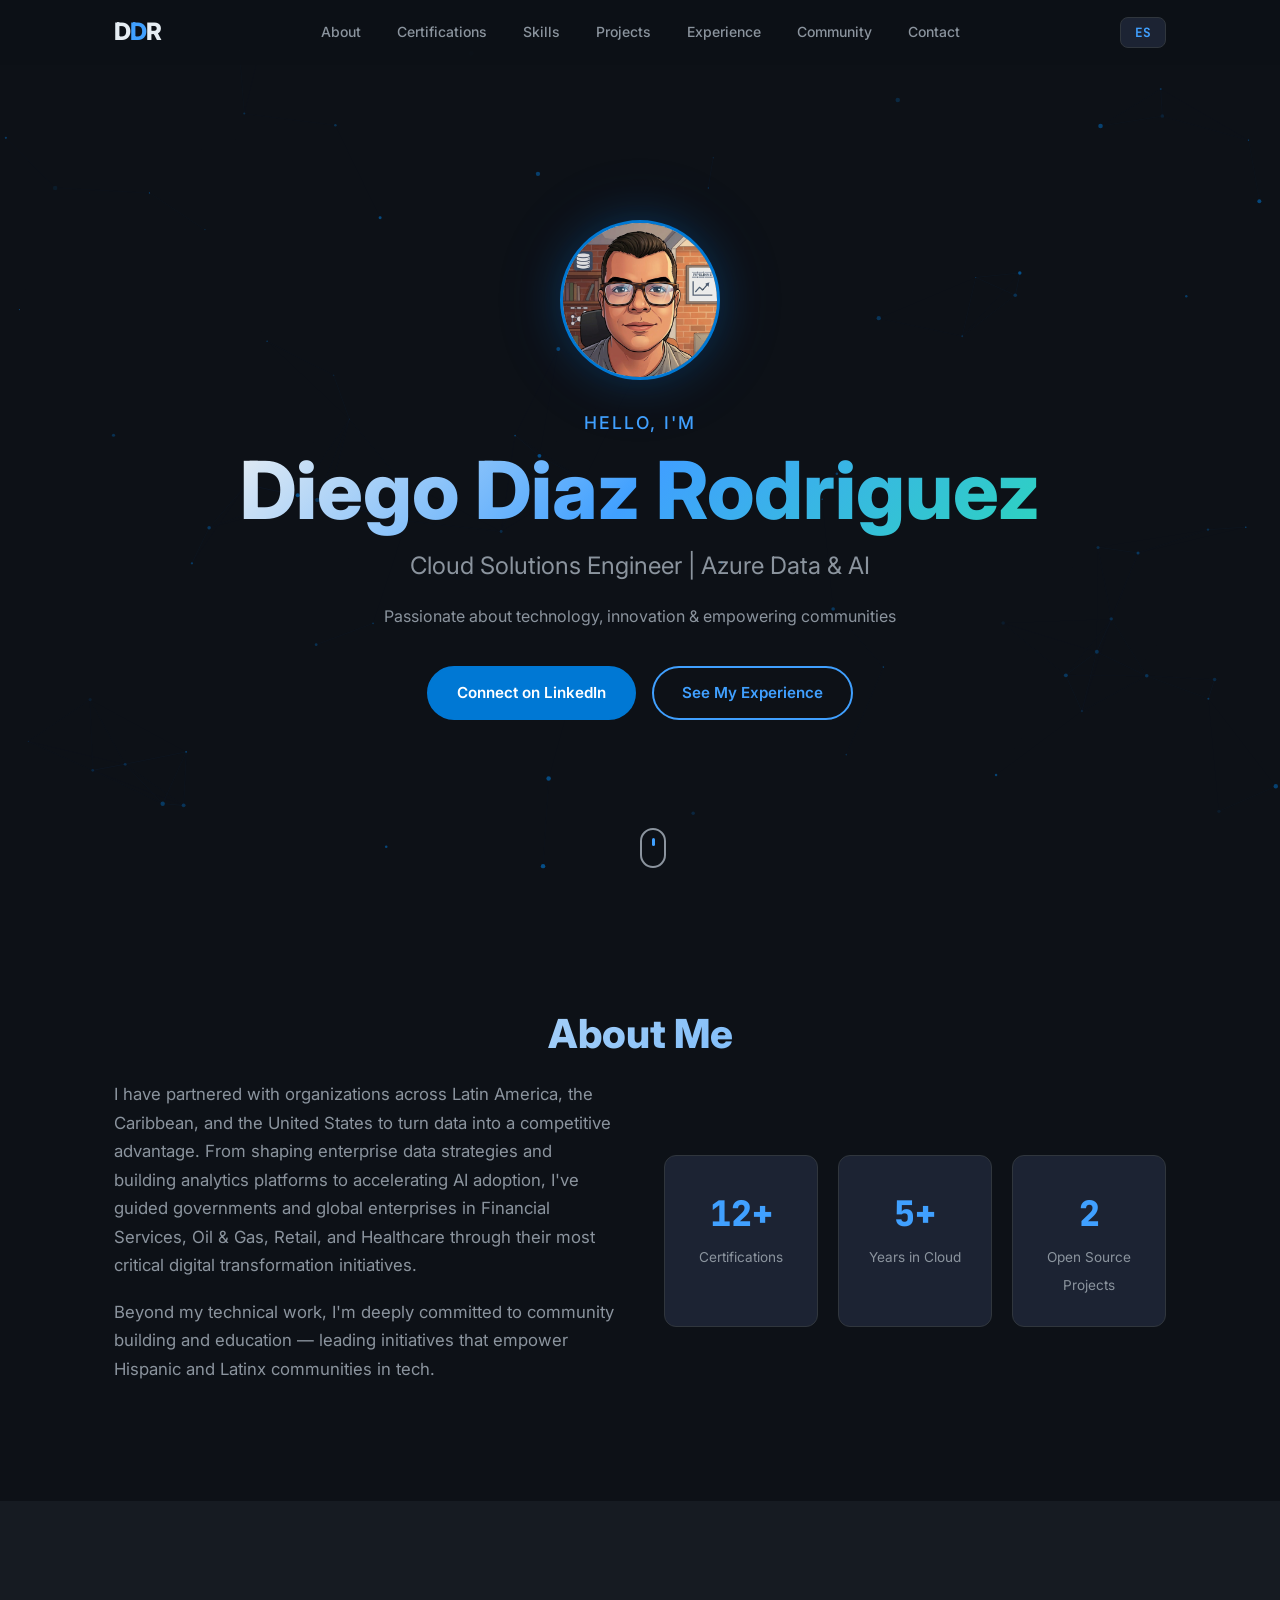
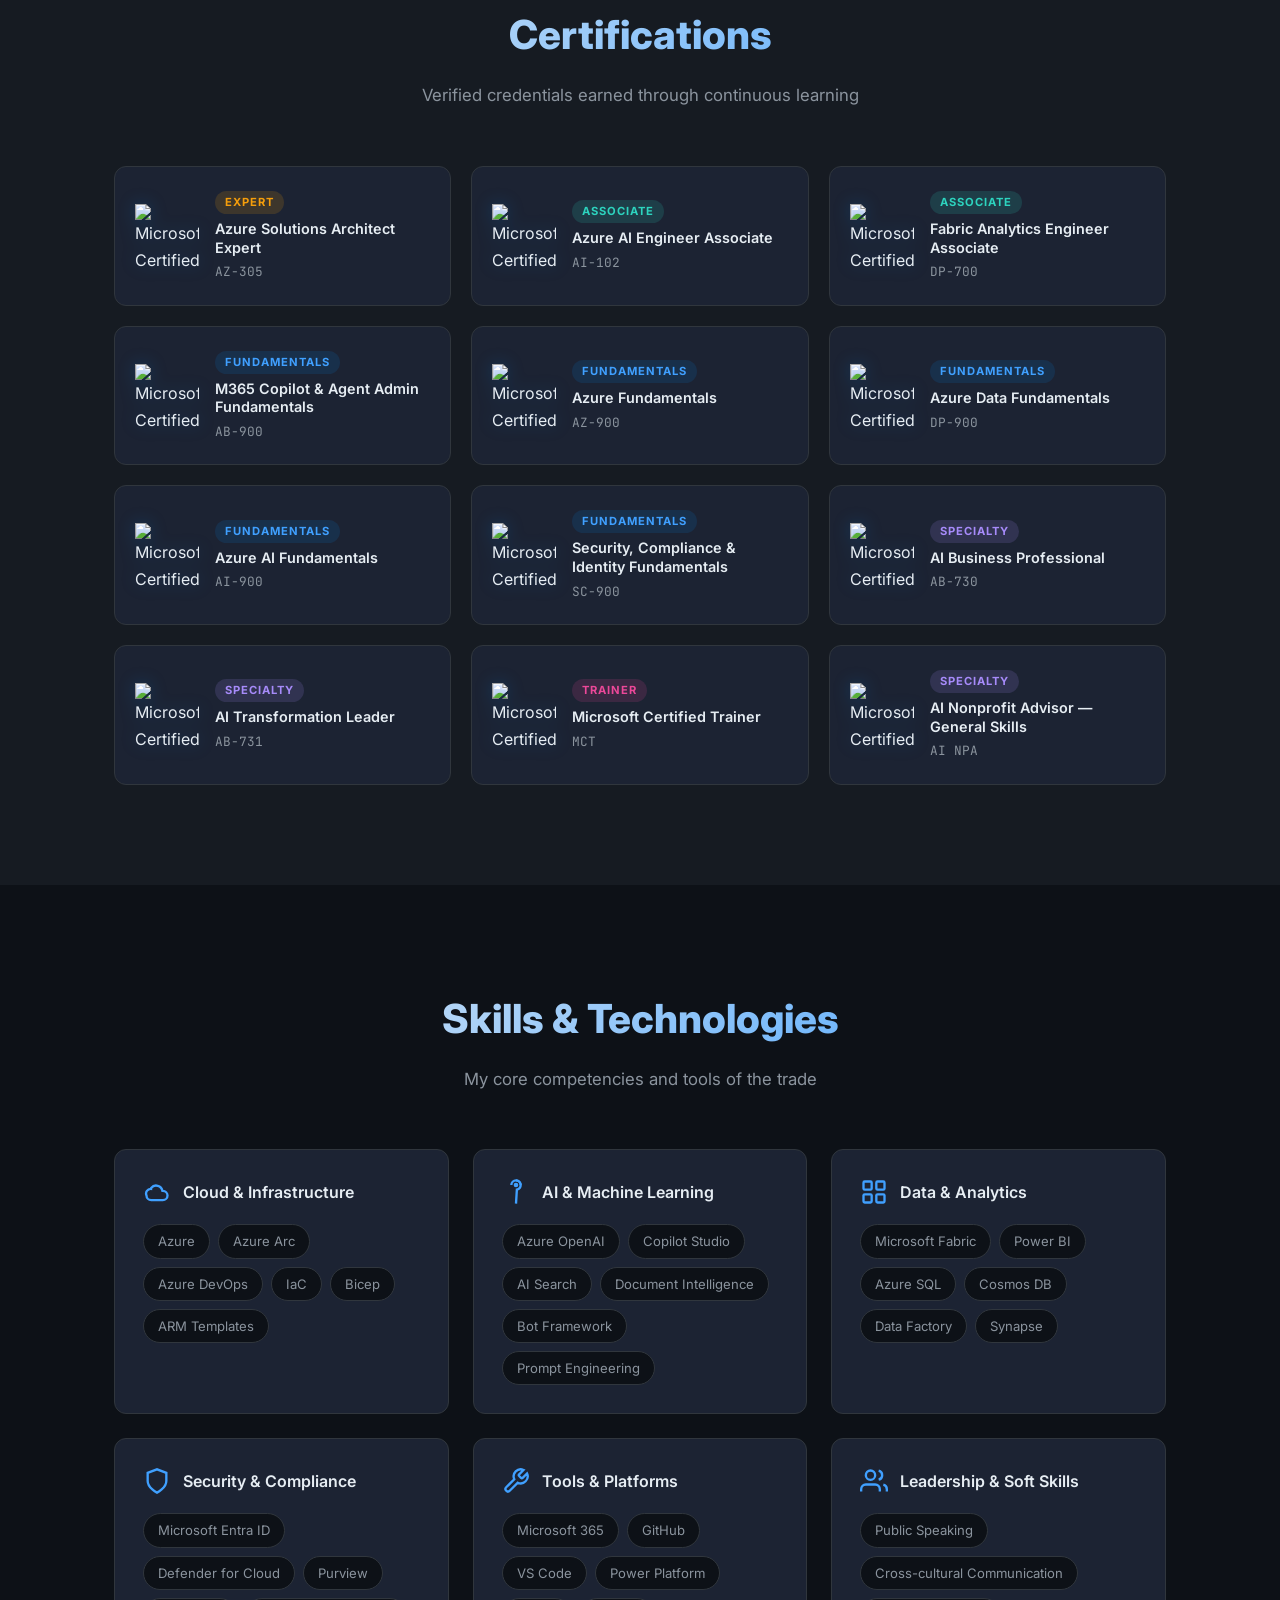
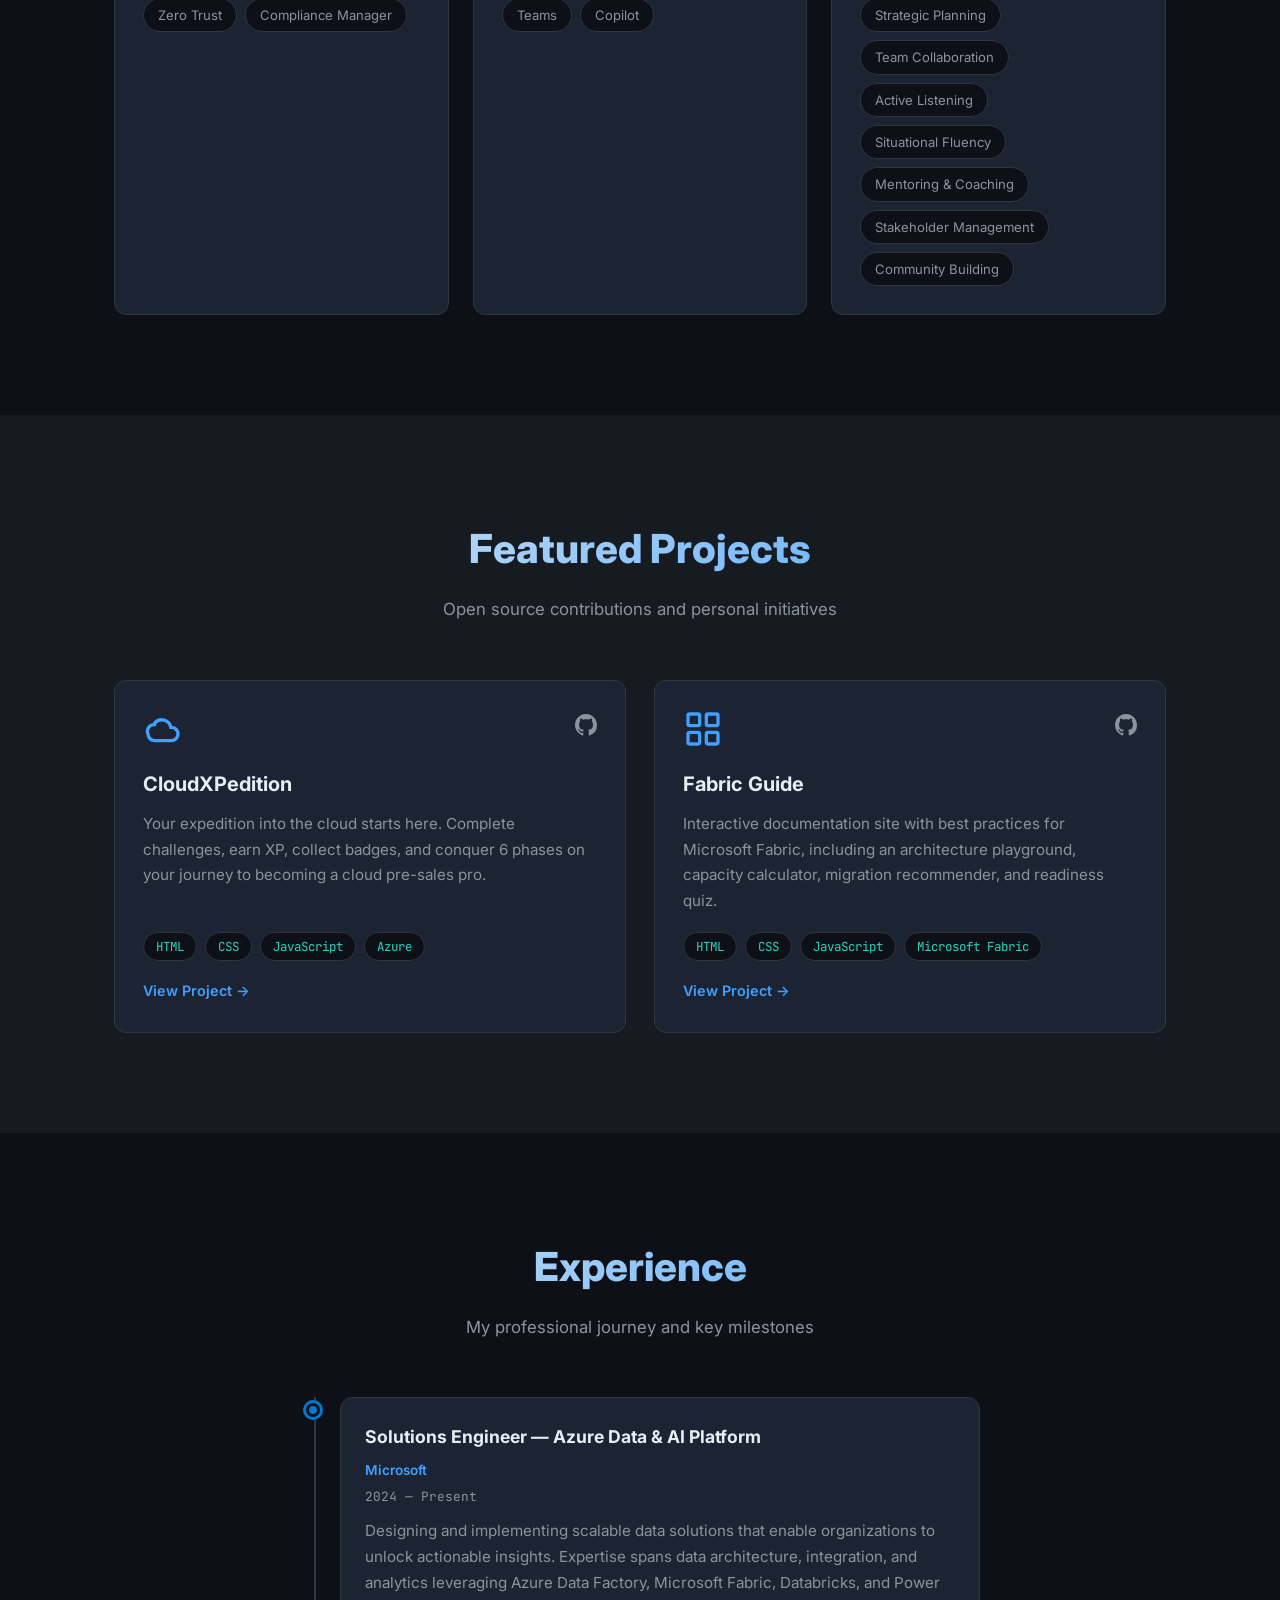
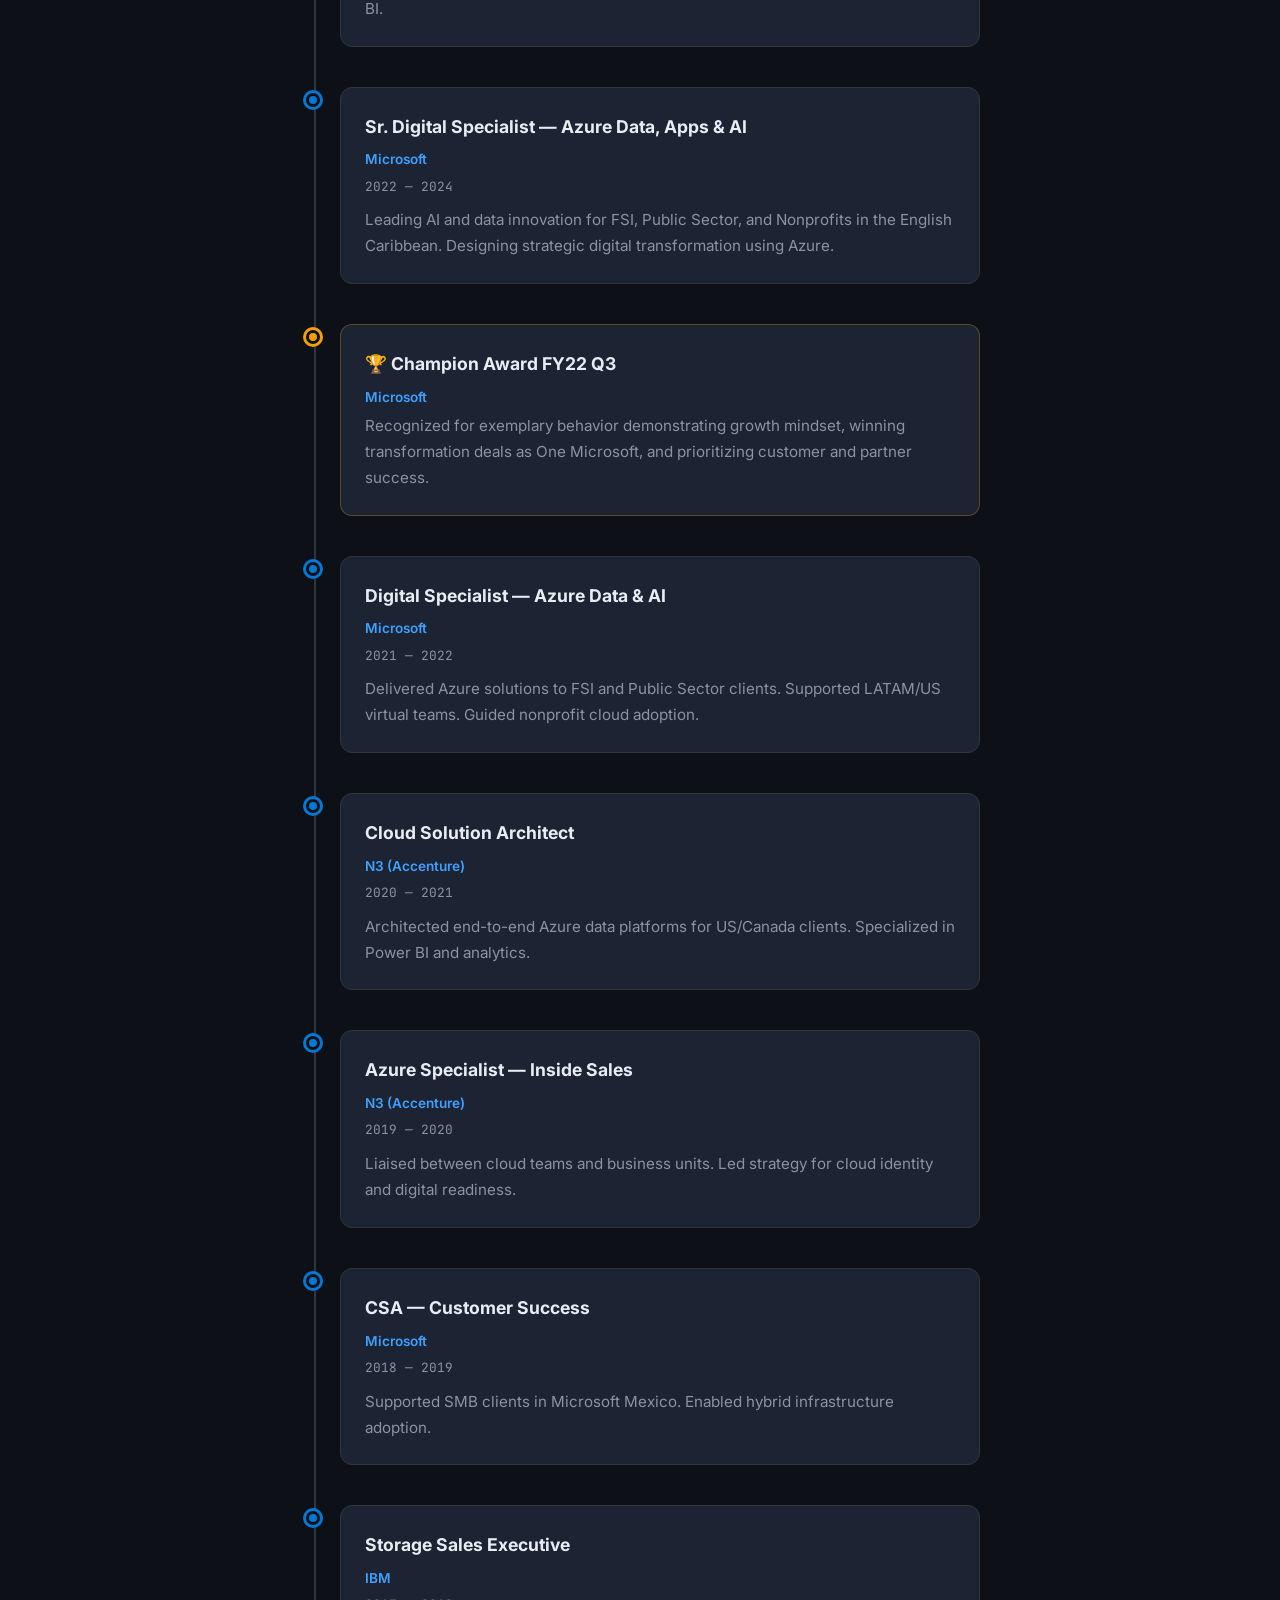
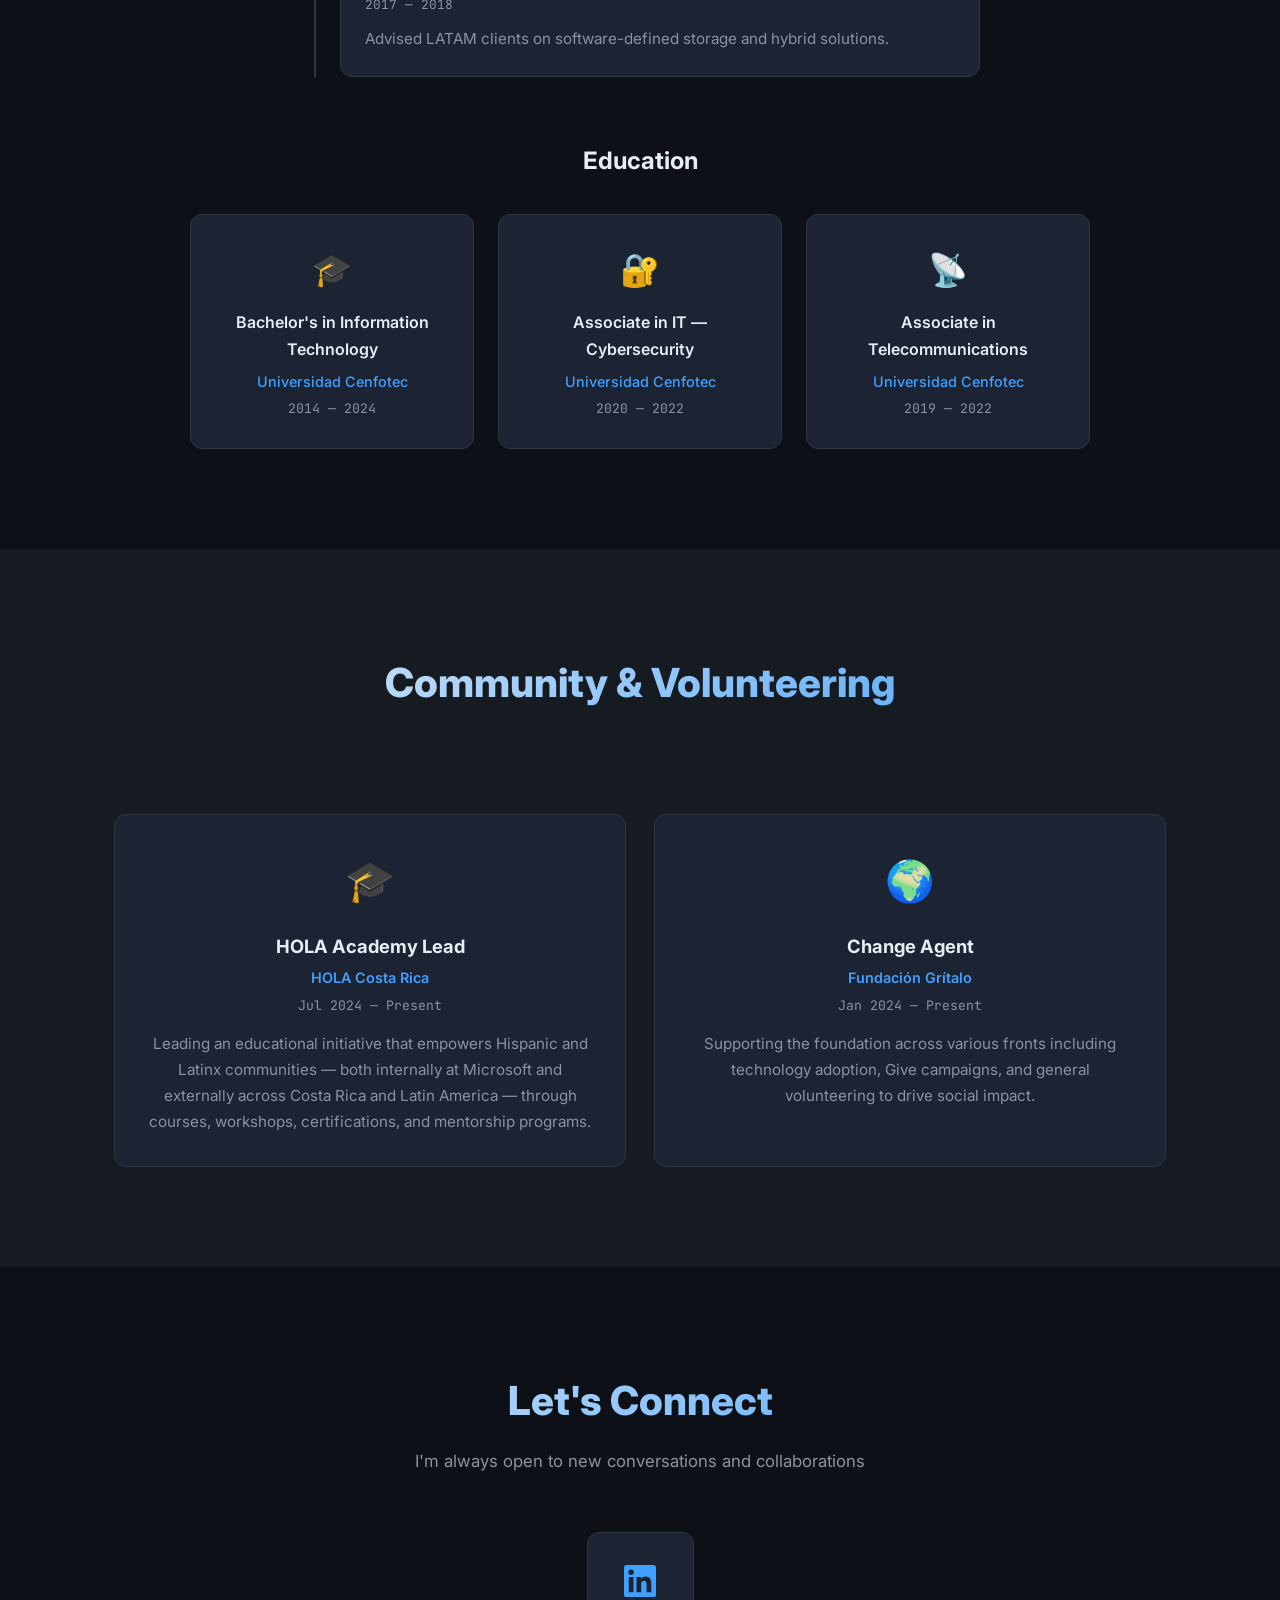
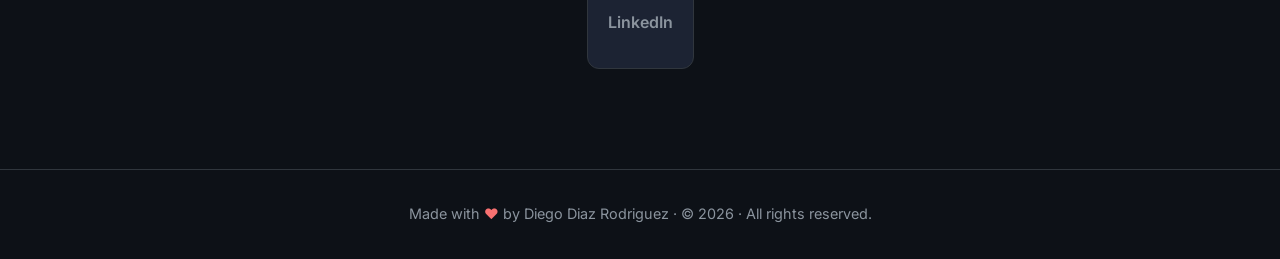
==== index.html @ 0dc686f8 "Add Leadership & Soft Skills category to Skills section New skill tags: Public Speaking, Cross-cultu" ====
<!DOCTYPE html>
<html lang="en" data-lang="en">
<head>
  <meta charset="UTF-8" />
  <meta name="viewport" content="width=device-width, initial-scale=1.0" />
  <title>Diego Diaz Rodriguez — Cloud Solutions Engineer | Azure Data & AI</title>
  <meta name="description" content="Diego Diaz Rodriguez — Cloud Solutions Engineer | Azure Data & AI at Microsoft. Cloud architecture, AI, and data solutions." />
  <meta property="og:title" content="Diego Diaz Rodriguez — Cloud Solutions Engineer | Azure Data & AI" />
  <meta property="og:description" content="Cloud architecture, AI, and data solutions specialist at Microsoft." />
  <meta property="og:type" content="website" />
  <link rel="preconnect" href="https://fonts.googleapis.com" />
  <link rel="preconnect" href="https://fonts.gstatic.com" crossorigin />
  <link href="https://fonts.googleapis.com/css2?family=Inter:wght@300;400;500;600;700;800&family=JetBrains+Mono:wght@400;500&display=swap" rel="stylesheet" />
  <link rel="stylesheet" href="css/style.css" />
  <link rel="icon" type="image/svg+xml" href="assets/favicon.svg" />
</head>
<body>

  <!-- Skip to main content (accessibility) -->
  <a href="#about" class="skip-link">Skip to content</a>

  <!-- ═══════════════ NAVIGATION ═══════════════ -->
  <nav class="navbar" id="navbar">
    <div class="nav-container">
      <a href="#hero" class="nav-logo">D<span class="accent">D</span>R</a>
      <ul class="nav-links" id="nav-links">
        <li><a href="#about" data-i18n="nav.about">About</a></li>
        <li><a href="#certs" data-i18n="nav.certs">Certifications</a></li>
        <li><a href="#skills" data-i18n="nav.skills">Skills</a></li>
        <li><a href="#projects" data-i18n="nav.projects">Projects</a></li>
        <li><a href="#experience" data-i18n="nav.experience">Experience</a></li>
        <li><a href="#community" data-i18n="nav.community">Community</a></li>
        <li><a href="#contact" data-i18n="nav.contact">Contact</a></li>
      </ul>
      <div class="nav-actions">
        <button class="lang-toggle" id="lang-toggle" aria-label="Toggle language">
          <span data-i18n="lang_toggle">ES</span>
        </button>
        <button class="nav-hamburger" id="nav-hamburger" aria-label="Toggle menu" aria-expanded="false" aria-controls="nav-links">
          <span></span><span></span><span></span>
        </button>
      </div>
    </div>
  </nav>

  <!-- ═══════════════ HERO ═══════════════ -->
  <section class="hero" id="hero">
    <canvas id="hero-canvas"></canvas>
    <div class="hero-content">
      <div class="hero-avatar">
        <img src="assets/images/Avatar.jpeg" alt="Diego Diaz Rodriguez" width="160" height="160" />
      </div>
      <p class="hero-greeting" data-i18n="hero.greeting">Hello, I'm</p>
      <h1 class="hero-name">
        <span class="hero-name-text" data-i18n="hero.name">Diego Diaz Rodriguez</span>
      </h1>
      <h2 class="hero-title" data-i18n="hero.title">Cloud Solutions Engineer | Azure Data &amp; AI</h2>
      <p class="hero-subtitle" data-i18n="hero.subtitle">Passionate about technology, innovation &amp; empowering communities</p>
      <div class="hero-cta">
        <a href="https://www.linkedin.com/in/diegodiazrodriguez/" target="_blank" rel="noopener" class="btn btn-primary" data-i18n="hero.cta_linkedin">Connect on LinkedIn</a>
        <a href="#experience" class="btn btn-outline" data-i18n="hero.cta_experience">See My Experience</a>
      </div>
    </div>
    <div class="hero-scroll-indicator">
      <div class="mouse"><div class="mouse-wheel"></div></div>
    </div>
  </section>

  <!-- ═══════════════ ABOUT ═══════════════ -->
  <section class="section" id="about">
    <div class="container">
      <h2 class="section-heading reveal" data-i18n="about.heading">About Me</h2>
      <div class="about-grid">
        <div class="about-text reveal">
          <p data-i18n="about.p1">I have partnered with organizations across Latin America, the Caribbean, and the United States to turn data into a competitive advantage. From shaping enterprise data strategies and building analytics platforms to accelerating AI adoption, I've guided governments and global enterprises in Financial Services, Oil &amp; Gas, Retail, and Healthcare through their most critical digital transformation initiatives.</p>
          <p data-i18n="about.p2">Beyond my technical work, I'm deeply committed to community building and education — leading initiatives that empower Hispanic and Latinx communities in tech.</p>
        </div>
        <div class="about-highlights reveal">
          <div class="highlight-card">
            <span class="highlight-number" data-i18n="about.highlight1_number">12+</span>
            <span class="highlight-label" data-i18n="about.highlight1_label">Certifications</span>
          </div>
          <div class="highlight-card">
            <span class="highlight-number" data-i18n="about.highlight2_number">5+</span>
            <span class="highlight-label" data-i18n="about.highlight2_label">Years in Cloud</span>
          </div>
          <div class="highlight-card">
            <span class="highlight-number" data-i18n="about.highlight3_number">2</span>
            <span class="highlight-label" data-i18n="about.highlight3_label">Open Source Projects</span>
          </div>
        </div>
      </div>
    </div>
  </section>

  <!-- ═══════════════ CERTIFICATIONS ═══════════════ -->
  <section class="section section-alt" id="certs">
    <div class="container">
      <h2 class="section-heading reveal" data-i18n="certs.heading">Certifications</h2>
      <p class="section-subtitle reveal" data-i18n="certs.subtitle">Verified credentials earned through continuous learning</p>

      <div class="certs-grid">
        <!-- Expert / Associate -->
        <div class="cert-card cert-expert reveal" data-cert="az305">
          <div class="cert-icon">
            <img src="https://learn.microsoft.com/en-us/media/learn/certification/badges/microsoft-certified-expert-badge.svg" alt="Microsoft Certified Expert Badge" />
          </div>
          <div class="cert-info">
            <span class="cert-badge cert-badge--expert">Expert</span>
            <h3 data-i18n="certs.items.az305.name">Azure Solutions Architect Expert</h3>
            <span class="cert-code">AZ-305</span>
          </div>
        </div>

        <div class="cert-card cert-associate reveal" data-cert="ai102">
          <div class="cert-icon">
            <img src="https://learn.microsoft.com/en-us/media/learn/certification/badges/microsoft-certified-associate-badge.svg" alt="Microsoft Certified Associate Badge" />
          </div>
          <div class="cert-info">
            <span class="cert-badge cert-badge--associate">Associate</span>
            <h3 data-i18n="certs.items.ai102.name">Azure AI Engineer Associate</h3>
            <span class="cert-code">AI-102</span>
          </div>
        </div>

        <div class="cert-card cert-associate reveal" data-cert="dp700">
          <div class="cert-icon">
            <img src="https://learn.microsoft.com/en-us/media/learn/certification/badges/microsoft-certified-associate-badge.svg" alt="Microsoft Certified Associate Badge" />
          </div>
          <div class="cert-info">
            <span class="cert-badge cert-badge--associate">Associate</span>
            <h3 data-i18n="certs.items.dp700.name">Fabric Analytics Engineer Associate</h3>
            <span class="cert-code">DP-700</span>
          </div>
        </div>

        <div class="cert-card cert-fundamentals reveal" data-cert="m365copilot">
          <div class="cert-icon">
            <img src="https://learn.microsoft.com/en-us/media/learn/certification/badges/microsoft-certified-fundamentals-badge.svg" alt="Microsoft Certified Fundamentals Badge" />
          </div>
          <div class="cert-info">
            <span class="cert-badge cert-badge--fundamentals">Fundamentals</span>
            <h3 data-i18n="certs.items.m365copilot.name">M365 Copilot &amp; Agent Admin Fundamentals</h3>
            <span class="cert-code">AB-900</span>
          </div>
        </div>

        <!-- Fundamentals Row -->
        <div class="cert-card cert-fundamentals reveal" data-cert="az900">
          <div class="cert-icon">
            <img src="https://learn.microsoft.com/en-us/media/learn/certification/badges/microsoft-certified-fundamentals-badge.svg" alt="Microsoft Certified Fundamentals Badge" />
          </div>
          <div class="cert-info">
            <span class="cert-badge cert-badge--fundamentals">Fundamentals</span>
            <h3 data-i18n="certs.items.az900.name">Azure Fundamentals</h3>
            <span class="cert-code">AZ-900</span>
          </div>
        </div>

        <div class="cert-card cert-fundamentals reveal" data-cert="dp900">
          <div class="cert-icon">
            <img src="https://learn.microsoft.com/en-us/media/learn/certification/badges/microsoft-certified-fundamentals-badge.svg" alt="Microsoft Certified Fundamentals Badge" />
          </div>
          <div class="cert-info">
            <span class="cert-badge cert-badge--fundamentals">Fundamentals</span>
            <h3 data-i18n="certs.items.dp900.name">Azure Data Fundamentals</h3>
            <span class="cert-code">DP-900</span>
          </div>
        </div>

        <div class="cert-card cert-fundamentals reveal" data-cert="ai900">
          <div class="cert-icon">
            <img src="https://learn.microsoft.com/en-us/media/learn/certification/badges/microsoft-certified-fundamentals-badge.svg" alt="Microsoft Certified Fundamentals Badge" />
          </div>
          <div class="cert-info">
            <span class="cert-badge cert-badge--fundamentals">Fundamentals</span>
            <h3 data-i18n="certs.items.ai900.name">Azure AI Fundamentals</h3>
            <span class="cert-code">AI-900</span>
          </div>
        </div>

        <div class="cert-card cert-fundamentals reveal" data-cert="sc900">
          <div class="cert-icon">
            <img src="https://learn.microsoft.com/en-us/media/learn/certification/badges/microsoft-certified-fundamentals-badge.svg" alt="Microsoft Certified Fundamentals Badge" />
          </div>
          <div class="cert-info">
            <span class="cert-badge cert-badge--fundamentals">Fundamentals</span>
            <h3 data-i18n="certs.items.sc900.name">Security, Compliance &amp; Identity Fundamentals</h3>
            <span class="cert-code">SC-900</span>
          </div>
        </div>

        <!-- Specialty -->
        <div class="cert-card cert-specialty reveal" data-cert="aibiz">
          <div class="cert-icon">
            <img src="https://learn.microsoft.com/en-us/media/learn/certification/badges/microsoft-certified-specialty-badge.svg" alt="Microsoft Certified Specialty Badge" />
          </div>
          <div class="cert-info">
            <span class="cert-badge cert-badge--specialty">Specialty</span>
            <h3 data-i18n="certs.items.aibiz.name">AI Business Professional</h3>
            <span class="cert-code">AB-730</span>
          </div>
        </div>

        <div class="cert-card cert-specialty reveal" data-cert="aitl">
          <div class="cert-icon">
            <img src="https://learn.microsoft.com/en-us/media/learn/certification/badges/microsoft-certified-specialty-badge.svg" alt="Microsoft Certified Specialty Badge" />
          </div>
          <div class="cert-info">
            <span class="cert-badge cert-badge--specialty">Specialty</span>
            <h3 data-i18n="certs.items.aitl.name">AI Transformation Leader</h3>
            <span class="cert-code">AB-731</span>
          </div>
        </div>

        <div class="cert-card cert-trainer reveal" data-cert="mct">
          <div class="cert-icon">
            <img src="https://learn.microsoft.com/en-us/media/learn/certification/badges/microsoft-certified-expert-badge.svg" alt="Microsoft Certified Trainer Badge" />
          </div>
          <div class="cert-info">
            <span class="cert-badge cert-badge--trainer">Trainer</span>
            <h3 data-i18n="certs.items.mct.name">Microsoft Certified Trainer</h3>
            <span class="cert-code">MCT</span>
          </div>
        </div>

        <div class="cert-card cert-specialty reveal" data-cert="ainpa">
          <div class="cert-icon">
            <img src="https://learn.microsoft.com/en-us/media/learn/certification/badges/microsoft-certified-specialty-badge.svg" alt="Microsoft Certified Specialty Badge" />
          </div>
          <div class="cert-info">
            <span class="cert-badge cert-badge--specialty">Specialty</span>
            <h3 data-i18n="certs.items.ainpa.name">AI Nonprofit Advisor — General Skills</h3>
            <span class="cert-code">AI NPA</span>
          </div>
        </div>
      </div>

      <!-- Credly verify link — uncomment when all certs are on Credly
      <div class="certs-verify reveal">
        <a href="https://www.credly.com/users/diego-diaz.ebaf73dc/badges" target="_blank" rel="noopener" class="btn btn-outline" data-i18n="certs.verify">Verify on Credly →</a>
      </div>
      -->
    </div>
  </section>

  <!-- ═══════════════ SKILLS ═══════════════ -->
  <section class="section" id="skills">
    <div class="container">
      <h2 class="section-heading reveal" data-i18n="skills.heading">Skills &amp; Technologies</h2>
      <p class="section-subtitle reveal" data-i18n="skills.subtitle">My core competencies and tools of the trade</p>

      <div class="skills-grid">
        <div class="skill-category reveal">
          <div class="skill-category-header">
            <svg class="skill-icon" viewBox="0 0 24 24" fill="none" stroke="currentColor" stroke-width="2"><path d="M3 15a4 4 0 0 0 4 4h10a4 4 0 0 0 0-8h-.35A5.5 5.5 0 0 0 7 8.5a5.5 5.5 0 0 0-.08.85A4 4 0 0 0 3 15z"/></svg>
            <h3 data-i18n="skills.categories.cloud">Cloud &amp; Infrastructure</h3>
          </div>
          <div class="skill-tags">
            <span class="skill-tag">Azure</span>
            <span class="skill-tag">Azure Arc</span>
            <span class="skill-tag">Azure DevOps</span>
            <span class="skill-tag">IaC</span>
            <span class="skill-tag">Bicep</span>
            <span class="skill-tag">ARM Templates</span>
          </div>
        </div>

        <div class="skill-category reveal">
          <div class="skill-category-header">
            <svg class="skill-icon" viewBox="0 0 24 24" fill="none" stroke="currentColor" stroke-width="2"><path d="M12 2a4 4 0 0 1 4 4c0 1.95-1.4 3.58-3.25 3.93L12 22"/><path d="M8 6a4 4 0 0 1 8 0"/><circle cx="12" cy="6" r="1"/></svg>
            <h3 data-i18n="skills.categories.ai">AI &amp; Machine Learning</h3>
          </div>
          <div class="skill-tags">
            <span class="skill-tag">Azure OpenAI</span>
            <span class="skill-tag">Copilot Studio</span>
            <span class="skill-tag">AI Search</span>
            <span class="skill-tag">Document Intelligence</span>
            <span class="skill-tag">Bot Framework</span>
            <span class="skill-tag">Prompt Engineering</span>
          </div>
        </div>

        <div class="skill-category reveal">
          <div class="skill-category-header">
            <svg class="skill-icon" viewBox="0 0 24 24" fill="none" stroke="currentColor" stroke-width="2"><rect x="3" y="3" width="7" height="7" rx="1"/><rect x="14" y="3" width="7" height="7" rx="1"/><rect x="3" y="14" width="7" height="7" rx="1"/><rect x="14" y="14" width="7" height="7" rx="1"/></svg>
            <h3 data-i18n="skills.categories.data">Data &amp; Analytics</h3>
          </div>
          <div class="skill-tags">
            <span class="skill-tag">Microsoft Fabric</span>
            <span class="skill-tag">Power BI</span>
            <span class="skill-tag">Azure SQL</span>
            <span class="skill-tag">Cosmos DB</span>
            <span class="skill-tag">Data Factory</span>
            <span class="skill-tag">Synapse</span>
          </div>
        </div>

        <div class="skill-category reveal">
          <div class="skill-category-header">
            <svg class="skill-icon" viewBox="0 0 24 24" fill="none" stroke="currentColor" stroke-width="2"><path d="M12 22s8-4 8-10V5l-8-3-8 3v7c0 6 8 10 8 10z"/></svg>
            <h3 data-i18n="skills.categories.security">Security &amp; Compliance</h3>
          </div>
          <div class="skill-tags">
            <span class="skill-tag">Microsoft Entra ID</span>
            <span class="skill-tag">Defender for Cloud</span>
            <span class="skill-tag">Purview</span>
            <span class="skill-tag">Zero Trust</span>
            <span class="skill-tag">Compliance Manager</span>
          </div>
        </div>

        <div class="skill-category reveal">
          <div class="skill-category-header">
            <svg class="skill-icon" viewBox="0 0 24 24" fill="none" stroke="currentColor" stroke-width="2"><path d="M14.7 6.3a1 1 0 0 0 0 1.4l1.6 1.6a1 1 0 0 0 1.4 0l3.77-3.77a6 6 0 0 1-7.94 7.94l-6.91 6.91a2.12 2.12 0 0 1-3-3l6.91-6.91a6 6 0 0 1 7.94-7.94l-3.76 3.76z"/></svg>
            <h3 data-i18n="skills.categories.tools">Tools &amp; Platforms</h3>
          </div>
          <div class="skill-tags">
            <span class="skill-tag">Microsoft 365</span>
            <span class="skill-tag">GitHub</span>
            <span class="skill-tag">VS Code</span>
            <span class="skill-tag">Power Platform</span>
            <span class="skill-tag">Teams</span>
            <span class="skill-tag">Copilot</span>
          </div>
        </div>
        <div class="skill-category reveal">
          <div class="skill-category-header">
            <svg class="skill-icon" viewBox="0 0 24 24" fill="none" stroke="currentColor" stroke-width="2"><path d="M17 21v-2a4 4 0 0 0-4-4H5a4 4 0 0 0-4 4v2"/><circle cx="9" cy="7" r="4"/><path d="M23 21v-2a4 4 0 0 0-3-3.87"/><path d="M16 3.13a4 4 0 0 1 0 7.75"/></svg>
            <h3 data-i18n="skills.categories.soft">Leadership &amp; Soft Skills</h3>
          </div>
          <div class="skill-tags">
            <span class="skill-tag">Public Speaking</span>
            <span class="skill-tag">Cross-cultural Communication</span>
            <span class="skill-tag">Strategic Planning</span>
            <span class="skill-tag">Team Collaboration</span>
            <span class="skill-tag">Active Listening</span>
            <span class="skill-tag">Situational Fluency</span>
            <span class="skill-tag">Mentoring &amp; Coaching</span>
            <span class="skill-tag">Stakeholder Management</span>
            <span class="skill-tag">Community Building</span>
          </div>
        </div>
      </div>
    </div>
  </section>

  <!-- ═══════════════ PROJECTS ═══════════════ -->
  <section class="section section-alt" id="projects">
    <div class="container">
      <h2 class="section-heading reveal" data-i18n="projects.heading">Featured Projects</h2>
      <p class="section-subtitle reveal" data-i18n="projects.subtitle">Open source contributions and personal initiatives</p>

      <div class="projects-grid">
        <div class="project-card reveal">
          <div class="project-header">
            <svg class="project-icon" viewBox="0 0 24 24" fill="none" stroke="currentColor" stroke-width="2"><path d="M3 15a4 4 0 0 0 4 4h10a4 4 0 0 0 0-8h-.35A5.5 5.5 0 0 0 7 8.5a5.5 5.5 0 0 0-.08.85A4 4 0 0 0 3 15z"/></svg>
            <div class="project-links">
              <a href="https://github.com/Diaz506/CloudXPedition" target="_blank" rel="noopener" aria-label="GitHub Repository">
                <svg viewBox="0 0 24 24" fill="currentColor" width="20" height="20"><path d="M12 0C5.37 0 0 5.37 0 12c0 5.31 3.435 9.795 8.205 11.385.6.105.825-.255.825-.57 0-.285-.015-1.23-.015-2.235-3.015.555-3.795-.735-4.035-1.41-.135-.345-.72-1.41-1.23-1.695-.42-.225-1.02-.78-.015-.795.945-.015 1.62.87 1.845 1.23 1.08 1.815 2.805 1.305 3.495.99.105-.78.42-1.305.765-1.605-2.67-.3-5.46-1.335-5.46-5.925 0-1.305.465-2.385 1.23-3.225-.12-.3-.54-1.53.12-3.18 0 0 1.005-.315 3.3 1.23.96-.27 1.98-.405 3-.405s2.04.135 3 .405c2.295-1.56 3.3-1.23 3.3-1.23.66 1.65.24 2.88.12 3.18.765.84 1.23 1.905 1.23 3.225 0 4.605-2.805 5.625-5.475 5.925.435.375.81 1.095.81 2.22 0 1.605-.015 2.895-.015 3.3 0 .315.225.69.825.57A12.02 12.02 0 0 0 24 12c0-6.63-5.37-12-12-12z"/></svg>
              </a>
            </div>
          </div>
          <h3 class="project-name" data-i18n="projects.project1.name">CloudXPedition</h3>
          <p class="project-desc" data-i18n="projects.project1.desc">Your expedition into the cloud starts here. Complete challenges, earn XP, collect badges, and conquer 6 phases on your journey to becoming a cloud pre-sales pro.</p>
          <div class="project-tech">
            <span>HTML</span><span>CSS</span><span>JavaScript</span><span>Azure</span>
          </div>
          <a href="https://github.com/Diaz506/CloudXPedition" target="_blank" rel="noopener" class="project-link" data-i18n="projects.view_project">View Project →</a>
        </div>

        <div class="project-card reveal">
          <div class="project-header">
            <svg class="project-icon" viewBox="0 0 24 24" fill="none" stroke="currentColor" stroke-width="2"><rect x="3" y="3" width="7" height="7" rx="1"/><rect x="14" y="3" width="7" height="7" rx="1"/><rect x="3" y="14" width="7" height="7" rx="1"/><rect x="14" y="14" width="7" height="7" rx="1"/></svg>
            <div class="project-links">
              <a href="https://github.com/Diaz506/fabric-guide" target="_blank" rel="noopener" aria-label="GitHub Repository">
                <svg viewBox="0 0 24 24" fill="currentColor" width="20" height="20"><path d="M12 0C5.37 0 0 5.37 0 12c0 5.31 3.435 9.795 8.205 11.385.6.105.825-.255.825-.57 0-.285-.015-1.23-.015-2.235-3.015.555-3.795-.735-4.035-1.41-.135-.345-.72-1.41-1.23-1.695-.42-.225-1.02-.78-.015-.795.945-.015 1.62.87 1.845 1.23 1.08 1.815 2.805 1.305 3.495.99.105-.78.42-1.305.765-1.605-2.67-.3-5.46-1.335-5.46-5.925 0-1.305.465-2.385 1.23-3.225-.12-.3-.54-1.53.12-3.18 0 0 1.005-.315 3.3 1.23.96-.27 1.98-.405 3-.405s2.04.135 3 .405c2.295-1.56 3.3-1.23 3.3-1.23.66 1.65.24 2.88.12 3.18.765.84 1.23 1.905 1.23 3.225 0 4.605-2.805 5.625-5.475 5.925.435.375.81 1.095.81 2.22 0 1.605-.015 2.895-.015 3.3 0 .315.225.69.825.57A12.02 12.02 0 0 0 24 12c0-6.63-5.37-12-12-12z"/></svg>
              </a>
            </div>
          </div>
          <h3 class="project-name" data-i18n="projects.project2.name">Fabric Guide</h3>
          <p class="project-desc" data-i18n="projects.project2.desc">Interactive documentation site with best practices for Microsoft Fabric, including an architecture playground, capacity calculator, migration recommender, and readiness quiz.</p>
          <div class="project-tech">
            <span>HTML</span><span>CSS</span><span>JavaScript</span><span>Microsoft Fabric</span>
          </div>
          <a href="https://github.com/Diaz506/fabric-guide" target="_blank" rel="noopener" class="project-link" data-i18n="projects.view_project">View Project →</a>
        </div>
      </div>
    </div>
  </section>

  <!-- ═══════════════ EXPERIENCE ═══════════════ -->
  <section class="section" id="experience">
    <div class="container">
      <h2 class="section-heading reveal" data-i18n="experience.heading">Experience</h2>
      <p class="section-subtitle reveal" data-i18n="experience.subtitle">My professional journey and key milestones</p>

      <div class="timeline">
        <div class="timeline-item reveal">
          <div class="timeline-dot"></div>
          <div class="timeline-content">
            <h3 data-i18n="experience.role1_title">Solutions Engineer — Azure Data & AI Platform</h3>
            <span class="timeline-company" data-i18n="experience.role1_company">Microsoft</span>
            <span class="timeline-period" data-i18n="experience.role1_year">2024 — Present</span>
            <p data-i18n="experience.role1_desc">Designing and implementing scalable data solutions that enable organizations to unlock actionable insights. Expertise spans data architecture, integration, and analytics leveraging Azure Data Factory, Microsoft Fabric, Databricks, and Power BI.</p>
          </div>
        </div>

        <div class="timeline-item reveal">
          <div class="timeline-dot"></div>
          <div class="timeline-content">
            <h3 data-i18n="experience.role2_title">Sr. Digital Specialist — Azure Data, Apps & AI</h3>
            <span class="timeline-company" data-i18n="experience.role2_company">Microsoft</span>
            <span class="timeline-period" data-i18n="experience.role2_year">2022 — 2024</span>
            <p data-i18n="experience.role2_desc">Leading AI and data innovation for FSI, Public Sector, and Nonprofits in the English Caribbean. Designing strategic digital transformation using Azure.</p>
          </div>
        </div>

        <div class="timeline-item timeline-award reveal">
          <div class="timeline-dot timeline-dot--award"></div>
          <div class="timeline-content timeline-content--award">
            <h3 data-i18n="experience.award_title">🏆 Champion Award FY22 Q3</h3>
            <span class="timeline-company">Microsoft</span>
            <p data-i18n="experience.award_desc">Recognized for exemplary behavior demonstrating growth mindset, winning transformation deals as One Microsoft, and prioritizing customer and partner success.</p>
          </div>
        </div>

        <div class="timeline-item reveal">
          <div class="timeline-dot"></div>
          <div class="timeline-content">
            <h3 data-i18n="experience.role3_title">Digital Specialist — Azure Data & AI</h3>
            <span class="timeline-company" data-i18n="experience.role3_company">Microsoft</span>
            <span class="timeline-period" data-i18n="experience.role3_year">2021 — 2022</span>
            <p data-i18n="experience.role3_desc">Delivered Azure solutions to FSI and Public Sector clients. Supported LATAM/US virtual teams. Guided nonprofit cloud adoption.</p>
          </div>
        </div>

        <div class="timeline-item reveal">
          <div class="timeline-dot"></div>
          <div class="timeline-content">
            <h3 data-i18n="experience.role4_title">Cloud Solution Architect</h3>
            <span class="timeline-company" data-i18n="experience.role4_company">N3 (Accenture)</span>
            <span class="timeline-period" data-i18n="experience.role4_year">2020 — 2021</span>
            <p data-i18n="experience.role4_desc">Architected end-to-end Azure data platforms for US/Canada clients. Specialized in Power BI and analytics.</p>
          </div>
        </div>

        <div class="timeline-item reveal">
          <div class="timeline-dot"></div>
          <div class="timeline-content">
            <h3 data-i18n="experience.role5_title">Azure Specialist — Inside Sales</h3>
            <span class="timeline-company" data-i18n="experience.role5_company">N3 (Accenture)</span>
            <span class="timeline-period" data-i18n="experience.role5_year">2019 — 2020</span>
            <p data-i18n="experience.role5_desc">Liaised between cloud teams and business units. Led strategy for cloud identity and digital readiness.</p>
          </div>
        </div>

        <div class="timeline-item reveal">
          <div class="timeline-dot"></div>
          <div class="timeline-content">
            <h3 data-i18n="experience.role6_title">CSA — Customer Success</h3>
            <span class="timeline-company" data-i18n="experience.role6_company">Microsoft</span>
            <span class="timeline-period" data-i18n="experience.role6_year">2018 — 2019</span>
            <p data-i18n="experience.role6_desc">Supported SMB clients in Microsoft Mexico. Enabled hybrid infrastructure adoption.</p>
          </div>
        </div>

        <div class="timeline-item reveal">
          <div class="timeline-dot"></div>
          <div class="timeline-content">
            <h3 data-i18n="experience.role7_title">Storage Sales Executive</h3>
            <span class="timeline-company" data-i18n="experience.role7_company">IBM</span>
            <span class="timeline-period" data-i18n="experience.role7_year">2017 — 2018</span>
            <p data-i18n="experience.role7_desc">Advised LATAM clients on software-defined storage and hybrid solutions.</p>
          </div>
        </div>
      </div>

      <!-- Education -->
      <h3 class="section-subheading reveal" data-i18n="experience.edu_heading">Education</h3>
      <div class="education-grid">
        <div class="edu-card reveal">
          <div class="edu-icon">🎓</div>
          <h4 data-i18n="experience.edu1_title">Bachelor's in Information Technology</h4>
          <span class="edu-school" data-i18n="experience.edu1_school">Universidad Cenfotec</span>
          <span class="edu-period" data-i18n="experience.edu1_period">2014 — 2024</span>
        </div>
        <div class="edu-card reveal">
          <div class="edu-icon">🔐</div>
          <h4 data-i18n="experience.edu2_title">Associate in IT — Cybersecurity</h4>
          <span class="edu-school" data-i18n="experience.edu2_school">Universidad Cenfotec</span>
          <span class="edu-period" data-i18n="experience.edu2_period">2020 — 2022</span>
        </div>
        <div class="edu-card reveal">
          <div class="edu-icon">📡</div>
          <h4 data-i18n="experience.edu3_title">Associate in Telecommunications</h4>
          <span class="edu-school" data-i18n="experience.edu3_school">Universidad Cenfotec</span>
          <span class="edu-period" data-i18n="experience.edu3_period">2019 — 2022</span>
        </div>
      </div>
    </div>
  </section>

  <!-- ═══════════════ COMMUNITY ═══════════════ -->
  <section class="section section-alt" id="community">
    <div class="container">
      <h2 class="section-heading reveal" data-i18n="community.heading">Community &amp; Volunteering</h2>
      <p class="section-subtitle reveal" data-i18n="community.subtitle">Giving back and empowering others through technology</p>

      <div class="community-grid">
        <div class="community-card reveal">
          <div class="community-icon">🎓</div>
          <h3 data-i18n="community.role1_title">HOLA Academy Lead</h3>
          <span class="community-org" data-i18n="community.role1_org">HOLA Costa Rica</span>
          <span class="community-period" data-i18n="community.role1_period">Jul 2024 — Present</span>
          <p data-i18n="community.role1_desc">Leading an educational initiative that empowers Hispanic and Latinx communities — both internally at Microsoft and externally across Costa Rica and Latin America — through courses, workshops, certifications, and mentorship programs.</p>
        </div>

        <div class="community-card reveal">
          <div class="community-icon">🌍</div>
          <h3 data-i18n="community.role2_title">Change Agent</h3>
          <span class="community-org" data-i18n="community.role2_org">Fundación Grítalo</span>
          <span class="community-period" data-i18n="community.role2_period">Jan 2024 — Present</span>
          <p data-i18n="community.role2_desc">Supporting the foundation across various fronts including technology adoption, Give campaigns, and general volunteering to drive social impact.</p>
        </div>
      </div>
    </div>
  </section>

  <!-- ═══════════════ CONTACT ═══════════════ -->
  <section class="section" id="contact">
    <div class="container">
      <h2 class="section-heading reveal" data-i18n="contact.heading">Let's Connect</h2>
      <p class="section-subtitle reveal" data-i18n="contact.subtitle">I'm always open to new conversations and collaborations</p>

      <div class="contact-links reveal">
        <a href="https://www.linkedin.com/in/diegodiazrodriguez/" target="_blank" rel="noopener" class="contact-card">
          <svg viewBox="0 0 24 24" fill="currentColor"><path d="M20.447 20.452h-3.554v-5.569c0-1.328-.027-3.037-1.852-3.037-1.853 0-2.136 1.445-2.136 2.939v5.667H9.351V9h3.414v1.561h.046c.477-.9 1.637-1.85 3.37-1.85 3.601 0 4.267 2.37 4.267 5.455v6.286zM5.337 7.433a2.062 2.062 0 0 1-2.063-2.065 2.064 2.064 0 1 1 2.063 2.065zm1.782 13.019H3.555V9h3.564v11.452zM22.225 0H1.771C.792 0 0 .774 0 1.729v20.542C0 23.227.792 24 1.771 24h20.451C23.2 24 24 23.227 24 22.271V1.729C24 .774 23.2 0 22.222 0h.003z"/></svg>
          <span data-i18n="contact.cta_linkedin">LinkedIn</span>
        </a>
        <!-- Uncomment to add more links later:
        <a href="https://github.com/Diaz506" target="_blank" rel="noopener" class="contact-card">
          <svg viewBox="0 0 24 24" fill="currentColor"><path d="M12 0C5.37 0 0 5.37 0 12c0 5.31 3.435 9.795 8.205 11.385.6.105.825-.255.825-.57 0-.285-.015-1.23-.015-2.235-3.015.555-3.795-.735-4.035-1.41-.135-.345-.72-1.41-1.23-1.695-.42-.225-1.02-.78-.015-.795.945-.015 1.62.87 1.845 1.23 1.08 1.815 2.805 1.305 3.495.99.105-.78.42-1.305.765-1.605-2.67-.3-5.46-1.335-5.46-5.925 0-1.305.465-2.385 1.23-3.225-.12-.3-.54-1.53.12-3.18 0 0 1.005-.315 3.3 1.23.96-.27 1.98-.405 3-.405s2.04.135 3 .405c2.295-1.56 3.3-1.23 3.3-1.23.66 1.65.24 2.88.12 3.18.765.84 1.23 1.905 1.23 3.225 0 4.605-2.805 5.625-5.475 5.925.435.375.81 1.095.81 2.22 0 1.605-.015 2.895-.015 3.3 0 .315.225.69.825.57A12.02 12.02 0 0 0 24 12c0-6.63-5.37-12-12-12z"/></svg>
          <span data-i18n="contact.cta_github">GitHub</span>
        </a>
        <a href="https://www.credly.com/users/diego-diaz.ebaf73dc/badges" target="_blank" rel="noopener" class="contact-card">
          <svg viewBox="0 0 24 24" fill="currentColor"><path d="M12 2L2 7l10 5 10-5-10-5zM2 17l10 5 10-5M2 12l10 5 10-5"/></svg>
          <span data-i18n="contact.cta_credly">Credly</span>
        </a>
        <a href="mailto:your-email@example.com" class="contact-card">
          <svg viewBox="0 0 24 24" fill="none" stroke="currentColor" stroke-width="2"><rect x="2" y="4" width="20" height="16" rx="2"/><path d="M22 4L12 13 2 4"/></svg>
          <span data-i18n="contact.cta_email">Send me an email</span>
        </a>
        -->
      </div>
    </div>
  </section>

  <!-- ═══════════════ FOOTER ═══════════════ -->
  <footer class="footer">
    <div class="container">
      <p>
        <span data-i18n="footer.made_with">Made with</span> <span class="heart">♥</span> <span data-i18n="footer.by">by Diego Diaz Rodriguez</span>
        &middot; &copy; 2026 &middot;
        <span data-i18n="footer.rights">All rights reserved.</span>
      </p>
    </div>
  </footer>

  <script src="js/i18n.js"></script>
  <script src="js/main.js"></script>
</body>
</html>
---- css/style.css ----
/* ═══════════════════════════════════════════
   Diego Díaz — Personal Page Styles
   Dark theme · Azure accent · Responsive
   ═══════════════════════════════════════════ */

/* ── CSS Custom Properties ── */
:root {
  --bg:          #0d1117;
  --bg-alt:      #161b22;
  --surface:     #1c2333;
  --surface-hover:#242d3d;
  --border:      #30363d;
  --text:        #e6edf3;
  --text-muted:  #8b949e;
  --accent:      #0078d4;
  --accent-light:#40a0ff;
  --accent-glow: rgba(0, 120, 212, 0.25);
  --teal:        #2dd4bf;
  --purple:      #a78bfa;
  --orange:      #f59e0b;
  --pink:        #ec4899;
  --green:       #34d399;
  --red:         #f87171;
  --font:        'Inter', -apple-system, BlinkMacSystemFont, sans-serif;
  --mono:        'JetBrains Mono', monospace;
  --radius:      12px;
  --radius-sm:   8px;
  --transition:  0.3s cubic-bezier(0.4, 0, 0.2, 1);
  --max-width:   1100px;
}

/* ── Reset ── */
*, *::before, *::after { box-sizing: border-box; margin: 0; padding: 0; }
html { scroll-behavior: smooth; scroll-padding-top: 80px; }
body {
  font-family: var(--font);
  background: var(--bg);
  color: var(--text);
  line-height: 1.7;
  -webkit-font-smoothing: antialiased;
  overflow-x: hidden;
}
a { color: var(--accent-light); text-decoration: none; transition: color var(--transition); }
a:hover { color: var(--teal); }
a:focus-visible, button:focus-visible { outline: 2px solid var(--accent-light); outline-offset: 2px; border-radius: 4px; }
img { max-width: 100%; display: block; }
ul { list-style: none; }

/* ── Utility ── */
.container { max-width: var(--max-width); margin: 0 auto; padding: 0 24px; }
.accent { color: var(--accent-light); }

/* Skip link (accessibility) */
.skip-link {
  position: absolute; top: -100%; left: 16px;
  background: var(--accent); color: #fff;
  padding: 8px 16px; border-radius: 0 0 8px 8px;
  font-weight: 600; z-index: 2000;
  transition: top 0.2s;
}
.skip-link:focus { top: 0; }

.heart { color: var(--red); animation: heartbeat 1.5s ease-in-out infinite; }
@keyframes heartbeat {
  0%, 100% { transform: scale(1); }
  50% { transform: scale(1.15); }
}

/* ── Buttons ── */
.btn {
  display: inline-flex; align-items: center; gap: 8px;
  padding: 12px 28px; border-radius: 50px;
  font-weight: 600; font-size: 0.95rem;
  transition: all var(--transition); cursor: pointer; border: 2px solid transparent;
}
.btn-primary {
  background: var(--accent); color: #fff; border-color: var(--accent);
}
.btn-primary:hover {
  background: var(--accent-light); border-color: var(--accent-light); color: #fff;
  box-shadow: 0 0 24px var(--accent-glow);
}
.btn-outline {
  background: transparent; color: var(--accent-light); border-color: var(--accent-light);
}
.btn-outline:hover {
  background: var(--accent); color: #fff; border-color: var(--accent);
}

/* ═══════════════ NAVBAR ═══════════════ */
.navbar {
  position: fixed; top: 0; left: 0; right: 0; z-index: 1000;
  background: rgba(13, 17, 23, 0.85);
  backdrop-filter: blur(12px); -webkit-backdrop-filter: blur(12px);
  border-bottom: 1px solid transparent;
  transition: border-color var(--transition), background var(--transition);
}
.navbar.scrolled { border-bottom-color: var(--border); }
.nav-container {
  max-width: var(--max-width); margin: 0 auto; padding: 0 24px;
  display: flex; align-items: center; justify-content: space-between; height: 64px;
}
.nav-logo {
  font-size: 1.5rem; font-weight: 800; color: var(--text); letter-spacing: -1px;
}
.nav-logo:hover { color: var(--text); }
.nav-links { display: flex; gap: 8px; }
.nav-links a {
  padding: 6px 14px; border-radius: 8px;
  font-size: 0.875rem; font-weight: 500; color: var(--text-muted);
  transition: all var(--transition);
}
.nav-links a:hover, .nav-links a.active { color: var(--text); background: var(--surface); }
.nav-actions { display: flex; align-items: center; gap: 12px; }
.lang-toggle {
  background: var(--surface); color: var(--accent-light);
  border: 1px solid var(--border); border-radius: 8px;
  padding: 6px 14px; font-size: 0.8rem; font-weight: 700;
  font-family: var(--mono); cursor: pointer; transition: all var(--transition);
}
.lang-toggle:hover { background: var(--accent); color: #fff; border-color: var(--accent); }

/* Hamburger */
.nav-hamburger {
  display: none; background: none; border: none; cursor: pointer;
  width: 28px; height: 20px; position: relative; flex-direction: column; justify-content: space-between;
}
.nav-hamburger span {
  display: block; width: 100%; height: 2px; background: var(--text);
  border-radius: 2px; transition: all var(--transition);
}
.nav-hamburger.open span:nth-child(1) { transform: rotate(45deg) translate(6px, 6px); }
.nav-hamburger.open span:nth-child(2) { opacity: 0; }
.nav-hamburger.open span:nth-child(3) { transform: rotate(-45deg) translate(6px, -6px); }

/* ═══════════════ HERO ═══════════════ */
.hero {
  position: relative; min-height: 100vh;
  display: flex; flex-direction: column; align-items: center; justify-content: center;
  text-align: center; padding: 120px 24px 80px; overflow: hidden;
}
#hero-canvas {
  position: absolute; top: 0; left: 0; width: 100%; height: 100%;
  pointer-events: none; z-index: 0;
}
.hero-content { position: relative; z-index: 1; }
.hero-avatar {
  margin: 0 auto 28px;
  width: 160px; height: 160px; border-radius: 50%;
  border: 3px solid var(--accent);
  box-shadow: 0 0 40px var(--accent-glow), 0 0 80px rgba(0, 120, 212, 0.1);
  overflow: hidden; animation: float 6s ease-in-out infinite;
}
.hero-avatar img { width: 100%; height: 100%; object-fit: cover; }
@keyframes float {
  0%, 100% { transform: translateY(0); }
  50% { transform: translateY(-10px); }
}
.hero-greeting {
  font-size: 1.1rem; color: var(--accent-light); font-weight: 500;
  letter-spacing: 2px; text-transform: uppercase; margin-bottom: 8px;
  opacity: 0; animation: fadeUp 0.8s 0.2s forwards;
}
.hero-name {
  font-size: clamp(2.5rem, 7vw, 5rem); font-weight: 800;
  line-height: 1.1; margin-bottom: 12px;
  opacity: 0; animation: fadeUp 0.8s 0.4s forwards;
}
.hero-name-text {
  background: linear-gradient(135deg, var(--text) 0%, var(--accent-light) 50%, var(--teal) 100%);
  -webkit-background-clip: text; background-clip: text; -webkit-text-fill-color: transparent;
}
.hero-title {
  font-size: clamp(1.1rem, 3vw, 1.5rem); font-weight: 400;
  color: var(--text-muted); margin-bottom: 16px;
  opacity: 0; animation: fadeUp 0.8s 0.6s forwards;
}
.hero-subtitle {
  font-size: 1rem; color: var(--text-muted); max-width: 540px; margin: 0 auto 36px;
  opacity: 0; animation: fadeUp 0.8s 0.8s forwards;
}
.hero-cta {
  display: flex; gap: 16px; justify-content: center; flex-wrap: wrap;
  opacity: 0; animation: fadeUp 0.8s 1s forwards;
}
@keyframes fadeUp {
  from { opacity: 0; transform: translateY(24px); }
  to   { opacity: 1; transform: translateY(0); }
}

/* Scroll indicator */
.hero-scroll-indicator {
  position: absolute; bottom: 32px; left: 50%; transform: translateX(-50%);
  opacity: 0; animation: fadeUp 0.8s 1.4s forwards;
}
.mouse {
  width: 26px; height: 40px; border: 2px solid var(--text-muted);
  border-radius: 14px; display: flex; justify-content: center; padding-top: 8px;
}
.mouse-wheel {
  width: 3px; height: 8px; background: var(--accent-light); border-radius: 3px;
  animation: scroll-wheel 2s infinite;
}
@keyframes scroll-wheel {
  0%   { opacity: 1; transform: translateY(0); }
  100% { opacity: 0; transform: translateY(12px); }
}

/* ═══════════════ SECTIONS ═══════════════ */
.section { padding: 100px 0; }
.section-alt { background: var(--bg-alt); }
.section-heading {
  font-size: clamp(1.8rem, 4vw, 2.5rem); font-weight: 800;
  text-align: center; margin-bottom: 12px;
  background: linear-gradient(135deg, var(--text), var(--accent-light));
  -webkit-background-clip: text; background-clip: text; -webkit-text-fill-color: transparent;
}
.section-subtitle {
  text-align: center; color: var(--text-muted); font-size: 1.05rem;
  max-width: 560px; margin: 0 auto 56px;
}

/* ── Reveal animation ── */
.reveal {
  opacity: 0; transform: translateY(32px);
  transition: opacity 0.7s var(--transition), transform 0.7s var(--transition);
}
.reveal.visible { opacity: 1; transform: translateY(0); }

/* ═══════════════ ABOUT ═══════════════ */
.about-grid {
  display: grid; grid-template-columns: 1fr 1fr; gap: 48px; align-items: center;
}
.about-text p { color: var(--text-muted); margin-bottom: 18px; font-size: 1.05rem; }
.about-highlights { display: flex; gap: 20px; flex-wrap: wrap; }
.highlight-card {
  flex: 1; min-width: 120px; text-align: center;
  background: var(--surface); border: 1px solid var(--border);
  border-radius: var(--radius); padding: 28px 16px;
  transition: all var(--transition);
}
.highlight-card:hover {
  border-color: var(--accent); transform: translateY(-4px);
  box-shadow: 0 8px 32px var(--accent-glow);
}
.highlight-number {
  display: block; font-size: 2.2rem; font-weight: 800;
  color: var(--accent-light); font-family: var(--mono);
}
.highlight-label { font-size: 0.85rem; color: var(--text-muted); }

/* ═══════════════ CERTIFICATIONS ═══════════════ */
.certs-grid {
  display: grid; grid-template-columns: repeat(auto-fill, minmax(260px, 1fr));
  gap: 20px;
}
.cert-card {
  display: flex; align-items: center; gap: 16px;
  background: var(--surface); border: 1px solid var(--border);
  border-radius: var(--radius); padding: 20px;
  transition: all var(--transition); cursor: default;
}
.cert-card:hover {
  transform: translateY(-4px); border-color: var(--accent);
  box-shadow: 0 8px 32px var(--accent-glow);
}
.cert-icon { flex-shrink: 0; width: 64px; height: 64px; }
.cert-icon img {
  width: 100%; height: 100%; object-fit: contain;
  filter: drop-shadow(0 0 8px var(--accent-glow));
  transition: transform var(--transition);
}
.cert-card:hover .cert-icon img { transform: scale(1.1); }

/* Cert level accent colors on hover */
.cert-expert:hover { border-color: var(--orange); box-shadow: 0 8px 32px rgba(245,158,11,0.2); }
.cert-associate:hover { border-color: var(--teal); box-shadow: 0 8px 32px rgba(45,212,191,0.2); }
.cert-fundamentals:hover { border-color: var(--accent-light); box-shadow: 0 8px 32px var(--accent-glow); }
.cert-specialty:hover { border-color: var(--purple); box-shadow: 0 8px 32px rgba(167,139,250,0.2); }
.cert-trainer:hover { border-color: var(--pink); box-shadow: 0 8px 32px rgba(236,72,153,0.2); }
.cert-iso:hover { border-color: var(--green); box-shadow: 0 8px 32px rgba(52,211,153,0.2); }
.cert-svg-iso { color: var(--green); }
.cert-info { flex: 1; min-width: 0; }
.cert-badge {
  display: inline-block; font-size: 0.7rem; font-weight: 700;
  text-transform: uppercase; letter-spacing: 1px;
  padding: 2px 10px; border-radius: 20px; margin-bottom: 6px;
}
.cert-badge--expert      { background: rgba(245,158,11,0.15); color: var(--orange); }
.cert-badge--associate   { background: rgba(45,212,191,0.15); color: var(--teal); }
.cert-badge--fundamentals{ background: rgba(0,120,212,0.15);  color: var(--accent-light); }
.cert-badge--specialty   { background: rgba(167,139,250,0.15); color: var(--purple); }
.cert-badge--trainer     { background: rgba(236,72,153,0.15); color: var(--pink); }
.cert-badge--iso         { background: rgba(52,211,153,0.15); color: var(--green); }

.cert-info h3 { font-size: 0.9rem; font-weight: 600; line-height: 1.3; }
.cert-code { font-size: 0.8rem; color: var(--text-muted); font-family: var(--mono); }
.certs-verify { text-align: center; margin-top: 40px; }

/* ═══════════════ SKILLS ═══════════════ */
.skills-grid {
  display: grid; grid-template-columns: repeat(auto-fill, minmax(300px, 1fr));
  gap: 24px;
}
.skill-category {
  background: var(--surface); border: 1px solid var(--border);
  border-radius: var(--radius); padding: 28px;
  transition: all var(--transition);
}
.skill-category:hover {
  border-color: var(--accent); box-shadow: 0 4px 24px var(--accent-glow);
}
.skill-category-header {
  display: flex; align-items: center; gap: 12px; margin-bottom: 18px;
}
.skill-icon { width: 28px; height: 28px; color: var(--accent-light); flex-shrink: 0; }
.skill-category h3 { font-size: 1rem; font-weight: 600; }
.skill-tags { display: flex; flex-wrap: wrap; gap: 8px; }
.skill-tag {
  background: var(--bg); border: 1px solid var(--border);
  padding: 5px 14px; border-radius: 20px;
  font-size: 0.82rem; color: var(--text-muted);
  transition: all var(--transition);
}
.skill-tag:hover { border-color: var(--accent-light); color: var(--accent-light); }

/* ═══════════════ PROJECTS ═══════════════ */
.projects-grid {
  display: grid; grid-template-columns: repeat(auto-fill, minmax(340px, 1fr));
  gap: 28px;
}
.project-card {
  background: var(--surface); border: 1px solid var(--border);
  border-radius: var(--radius); padding: 28px;
  display: flex; flex-direction: column;
  transition: all var(--transition);
}
.project-card:hover {
  border-color: var(--accent); transform: translateY(-4px);
  box-shadow: 0 12px 40px var(--accent-glow);
}
.project-header { display: flex; justify-content: space-between; align-items: center; margin-bottom: 18px; }
.project-icon { width: 40px; height: 40px; color: var(--accent-light); }
.project-links a { color: var(--text-muted); transition: color var(--transition); }
.project-links a:hover { color: var(--accent-light); }
.project-links svg { width: 22px; height: 22px; }
.project-name { font-size: 1.25rem; font-weight: 700; margin-bottom: 10px; }
.project-desc { color: var(--text-muted); font-size: 0.95rem; flex: 1; margin-bottom: 18px; }
.project-tech { display: flex; flex-wrap: wrap; gap: 8px; margin-bottom: 18px; }
.project-tech span {
  background: var(--bg); border: 1px solid var(--border);
  padding: 3px 12px; border-radius: 20px;
  font-size: 0.78rem; color: var(--teal); font-family: var(--mono);
}
.project-link { font-weight: 600; font-size: 0.9rem; color: var(--accent-light); }
.project-link:hover { color: var(--teal); }

/* ═══════════════ EXPERIENCE TIMELINE ═══════════════ */
.timeline { position: relative; max-width: 680px; margin: 0 auto; padding-left: 40px; }
.timeline::before {
  content: ''; position: absolute; left: 14px; top: 0; bottom: 0;
  width: 2px; background: var(--border);
}
.timeline-item { position: relative; margin-bottom: 40px; }
.timeline-dot {
  position: absolute; left: -34px; top: 6px;
  width: 14px; height: 14px; border-radius: 50%;
  background: var(--accent); border: 3px solid var(--bg);
  box-shadow: 0 0 0 3px var(--accent);
}
.timeline-dot--award { background: var(--orange); box-shadow: 0 0 0 3px var(--orange); }
.timeline-content {
  background: var(--surface); border: 1px solid var(--border);
  border-radius: var(--radius); padding: 24px;
  transition: all var(--transition);
}
.timeline-content:hover { border-color: var(--accent); }
.timeline-content--award { border-color: rgba(245,158,11,0.3); }
.timeline-content--award:hover { border-color: var(--orange); box-shadow: 0 4px 24px rgba(245,158,11,0.15); }
.timeline-content h3 { font-size: 1.1rem; margin-bottom: 4px; }
.timeline-company {
  display: inline-block; font-size: 0.85rem; color: var(--accent-light);
  font-weight: 600; margin-bottom: 4px;
}
.timeline-period {
  display: block; font-size: 0.8rem; color: var(--text-muted);
  font-family: var(--mono); margin-bottom: 10px;
}
.timeline-content p { color: var(--text-muted); font-size: 0.95rem; }

/* Section sub-heading (e.g. Education) */
.section-subheading {
  font-size: 1.5rem; font-weight: 700; text-align: center;
  margin: 64px 0 32px; color: var(--text);
}

/* Education cards */
.education-grid {
  display: grid; grid-template-columns: repeat(auto-fill, minmax(280px, 1fr));
  gap: 24px; max-width: 900px; margin: 0 auto;
}
.edu-card {
  background: var(--surface); border: 1px solid var(--border);
  border-radius: var(--radius); padding: 28px; text-align: center;
  transition: all var(--transition);
}
.edu-card:hover {
  border-color: var(--accent); transform: translateY(-4px);
  box-shadow: 0 8px 32px var(--accent-glow);
}
.edu-icon { font-size: 2rem; margin-bottom: 12px; }
.edu-card h4 { font-size: 1rem; font-weight: 600; margin-bottom: 6px; }
.edu-school { display: block; color: var(--accent-light); font-weight: 500; font-size: 0.9rem; margin-bottom: 4px; }
.edu-period { display: block; color: var(--text-muted); font-size: 0.82rem; font-family: var(--mono); }

/* ═══════════════ COMMUNITY ═══════════════ */
.community-grid {
  display: grid; grid-template-columns: repeat(auto-fill, minmax(340px, 1fr));
  gap: 28px;
}
.community-card {
  background: var(--surface); border: 1px solid var(--border);
  border-radius: var(--radius); padding: 32px; text-align: center;
  transition: all var(--transition);
}
.community-card:hover {
  border-color: var(--accent); transform: translateY(-4px);
  box-shadow: 0 8px 32px var(--accent-glow);
}
.community-icon { font-size: 2.5rem; margin-bottom: 16px; }
.community-card h3 { font-size: 1.15rem; margin-bottom: 4px; }
.community-org { display: block; color: var(--accent-light); font-weight: 600; font-size: 0.9rem; margin-bottom: 4px; }
.community-period { display: block; color: var(--text-muted); font-size: 0.82rem; margin-bottom: 14px; font-family: var(--mono); }
.community-card p { color: var(--text-muted); font-size: 0.95rem; }

/* ═══════════════ CONTACT ═══════════════ */
.contact-links {
  display: flex; justify-content: center;
  gap: 20px; max-width: 900px; margin: 0 auto;
}
.contact-card {
  display: flex; flex-direction: column; align-items: center; gap: 12px;
  background: var(--surface); border: 1px solid var(--border);
  border-radius: var(--radius); padding: 32px 20px;
  transition: all var(--transition); text-align: center;
}
.contact-card:hover {
  border-color: var(--accent); transform: translateY(-4px);
  box-shadow: 0 8px 32px var(--accent-glow); color: var(--text);
}
.contact-card svg { width: 32px; height: 32px; color: var(--accent-light); }
.contact-card span { font-weight: 600; color: var(--text-muted); transition: color var(--transition); }
.contact-card:hover span { color: var(--text); }

/* ═══════════════ FOOTER ═══════════════ */
.footer {
  padding: 32px 0; text-align: center; border-top: 1px solid var(--border);
  color: var(--text-muted); font-size: 0.9rem;
}

/* ═══════════════ RESPONSIVE ═══════════════ */
@media (max-width: 768px) {
  .nav-links { 
    display: none; flex-direction: column; gap: 0;
    position: absolute; top: 64px; left: 0; right: 0;
    background: var(--bg-alt); border-bottom: 1px solid var(--border);
    padding: 12px 0;
  }
  .nav-links.open { display: flex; }
  .nav-links a { padding: 12px 24px; border-radius: 0; }
  .nav-hamburger { display: flex; }
  .about-grid { grid-template-columns: 1fr; gap: 32px; }
  .about-highlights { justify-content: center; }
  .certs-grid { grid-template-columns: 1fr; }
  .skills-grid { grid-template-columns: 1fr; }
  .projects-grid { grid-template-columns: 1fr; }
  .community-grid { grid-template-columns: 1fr; }
  .contact-links { flex-direction: column; align-items: center; }
  .hero-cta { flex-direction: column; align-items: center; }
}

@media (max-width: 480px) {
  .section { padding: 64px 0; }
  .hero { padding: 100px 16px 60px; }
  .contact-links { flex-direction: column; align-items: center; }
  .about-highlights { flex-direction: column; align-items: center; }
  .highlight-card { min-width: 100%; }
}

/* ═══════════════ REDUCED MOTION ═══════════════ */
@media (prefers-reduced-motion: reduce) {
  *, *::before, *::after { animation-duration: 0.01ms !important; animation-iteration-count: 1 !important; transition-duration: 0.01ms !important; }
  html { scroll-behavior: auto; }
  .reveal { opacity: 1; transform: none; }
}
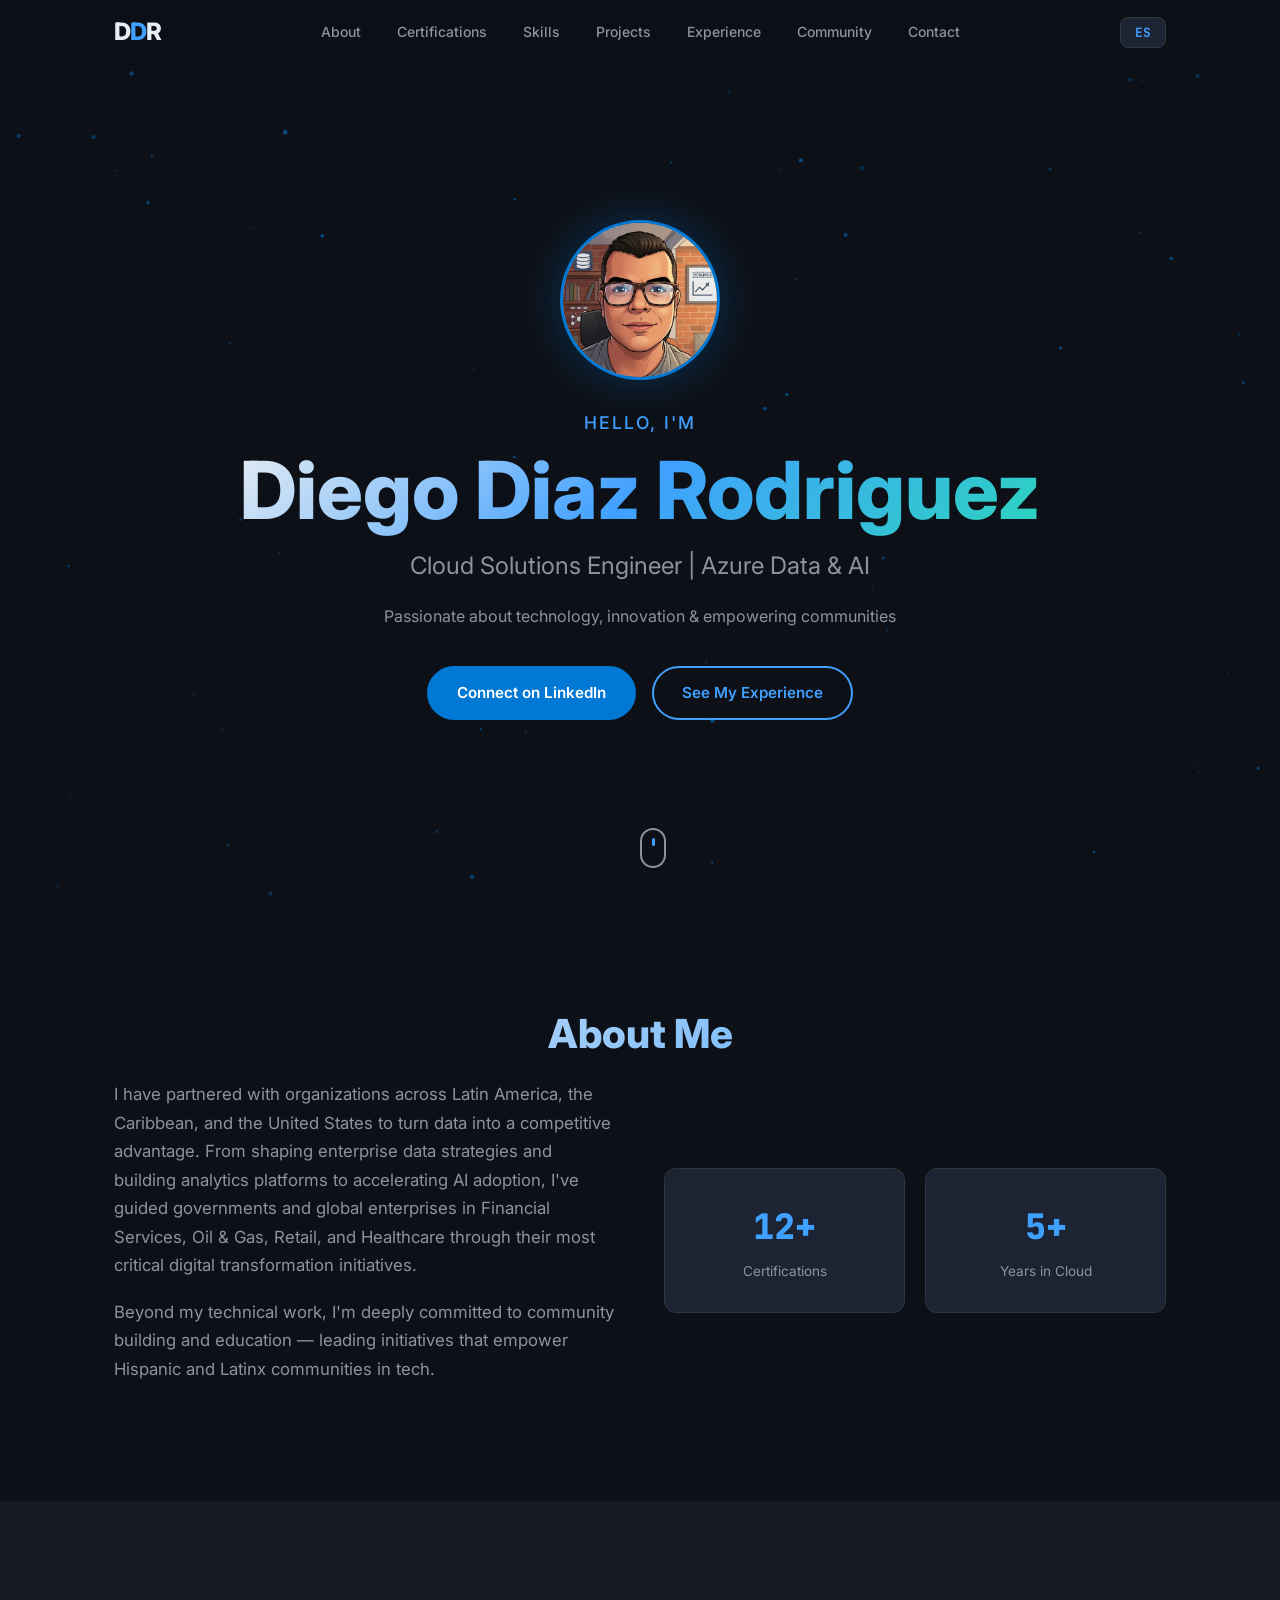
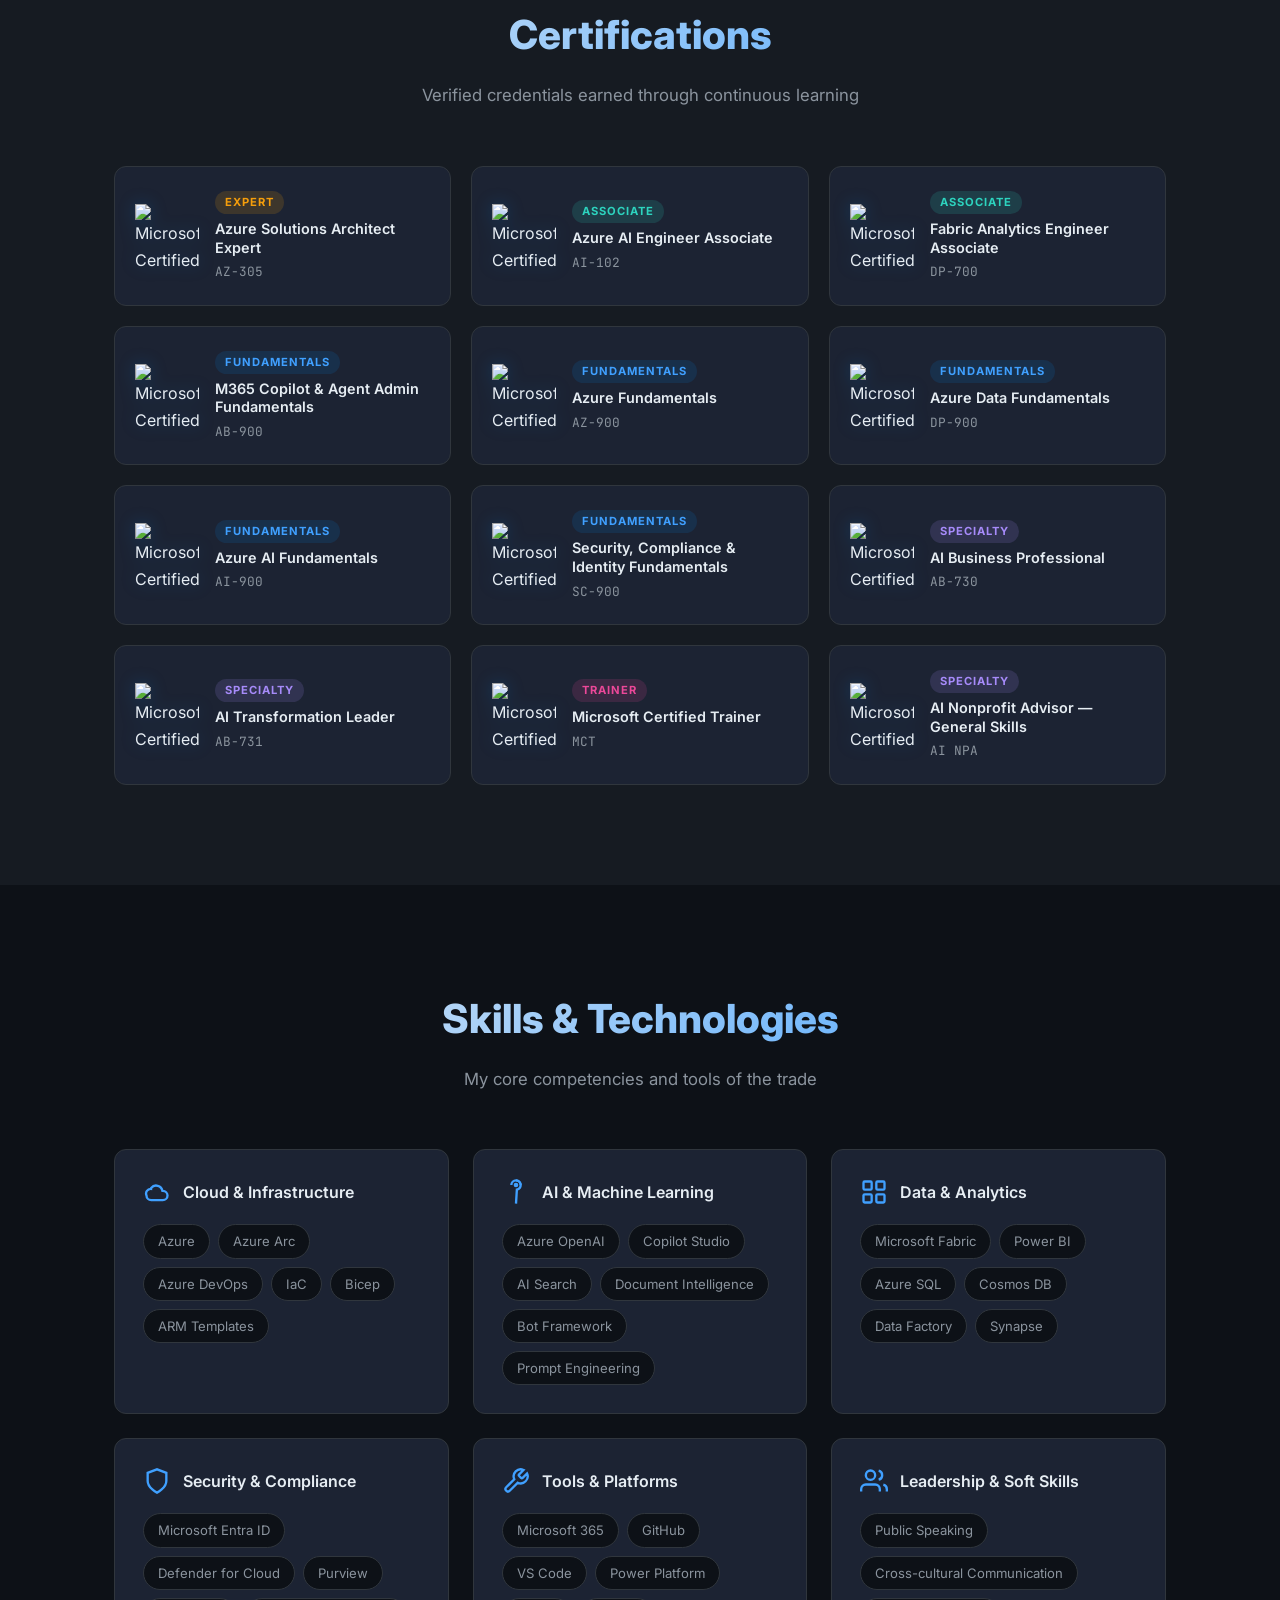
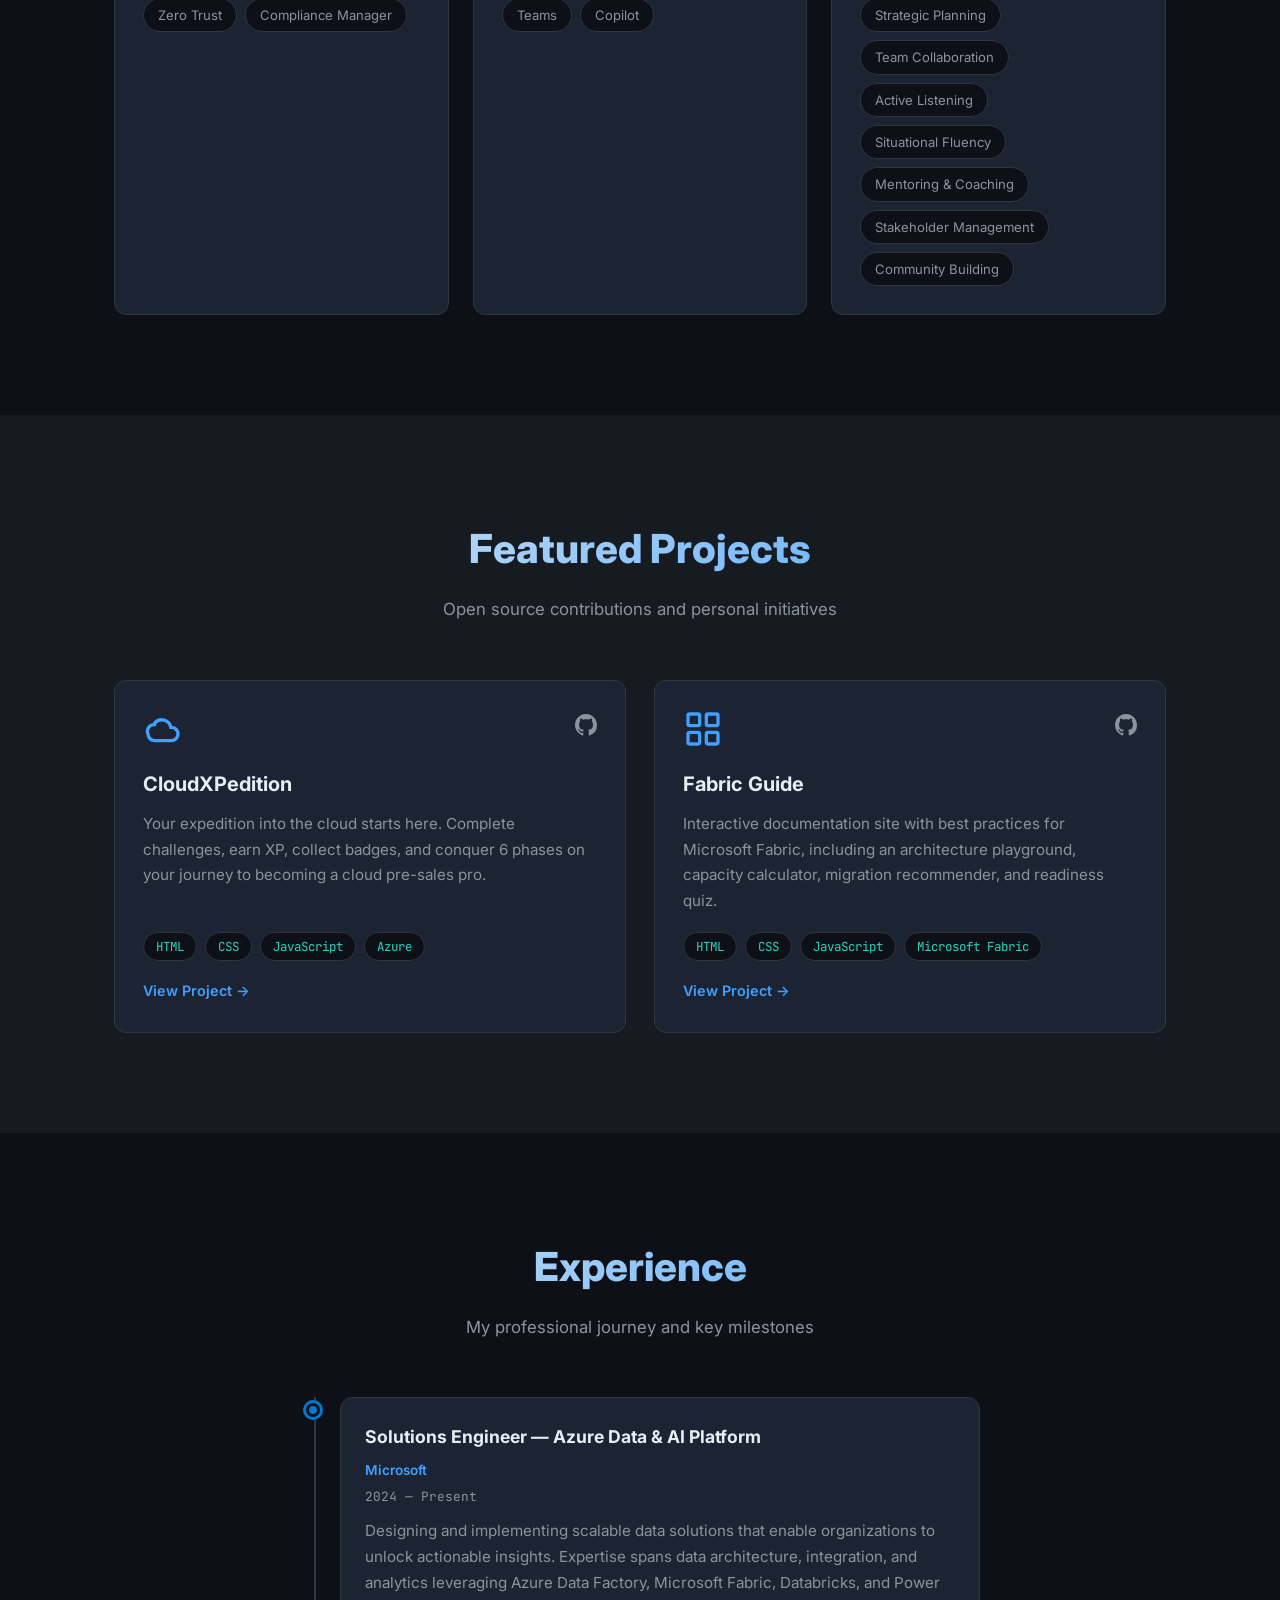
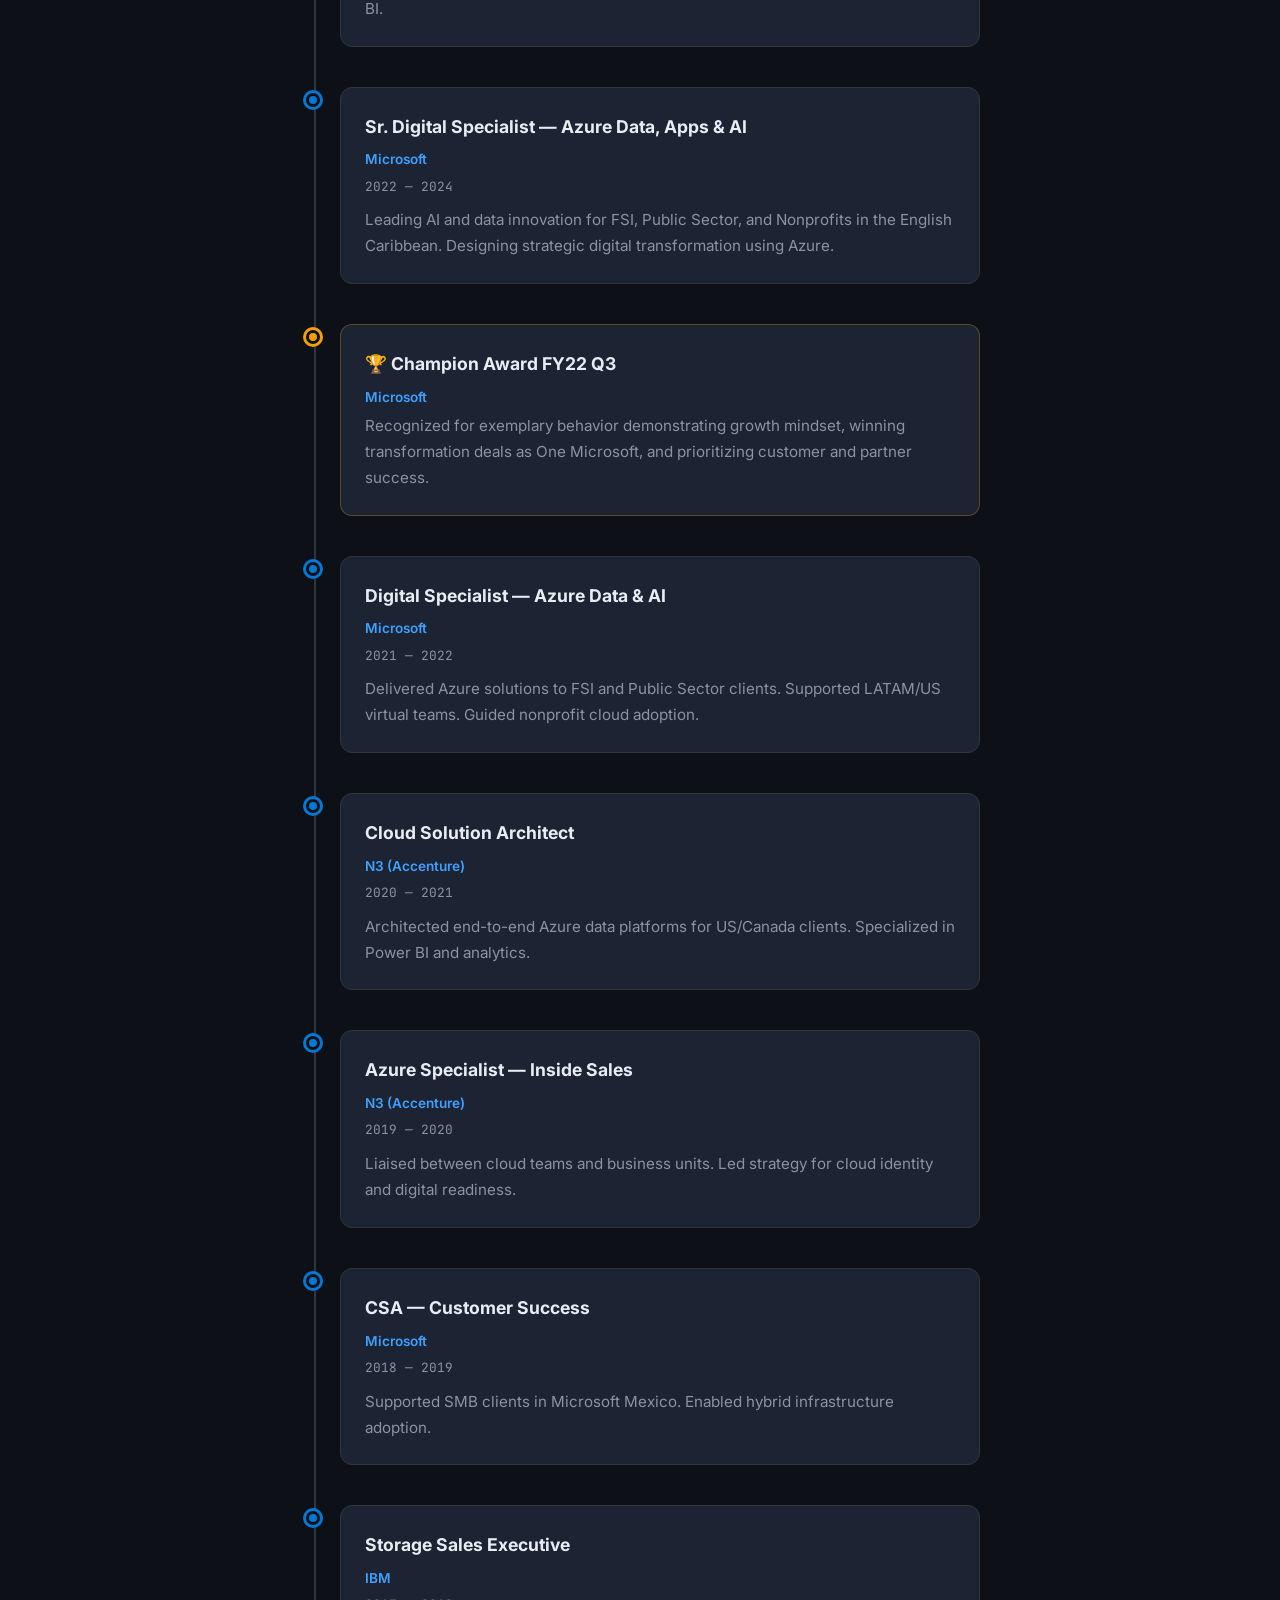
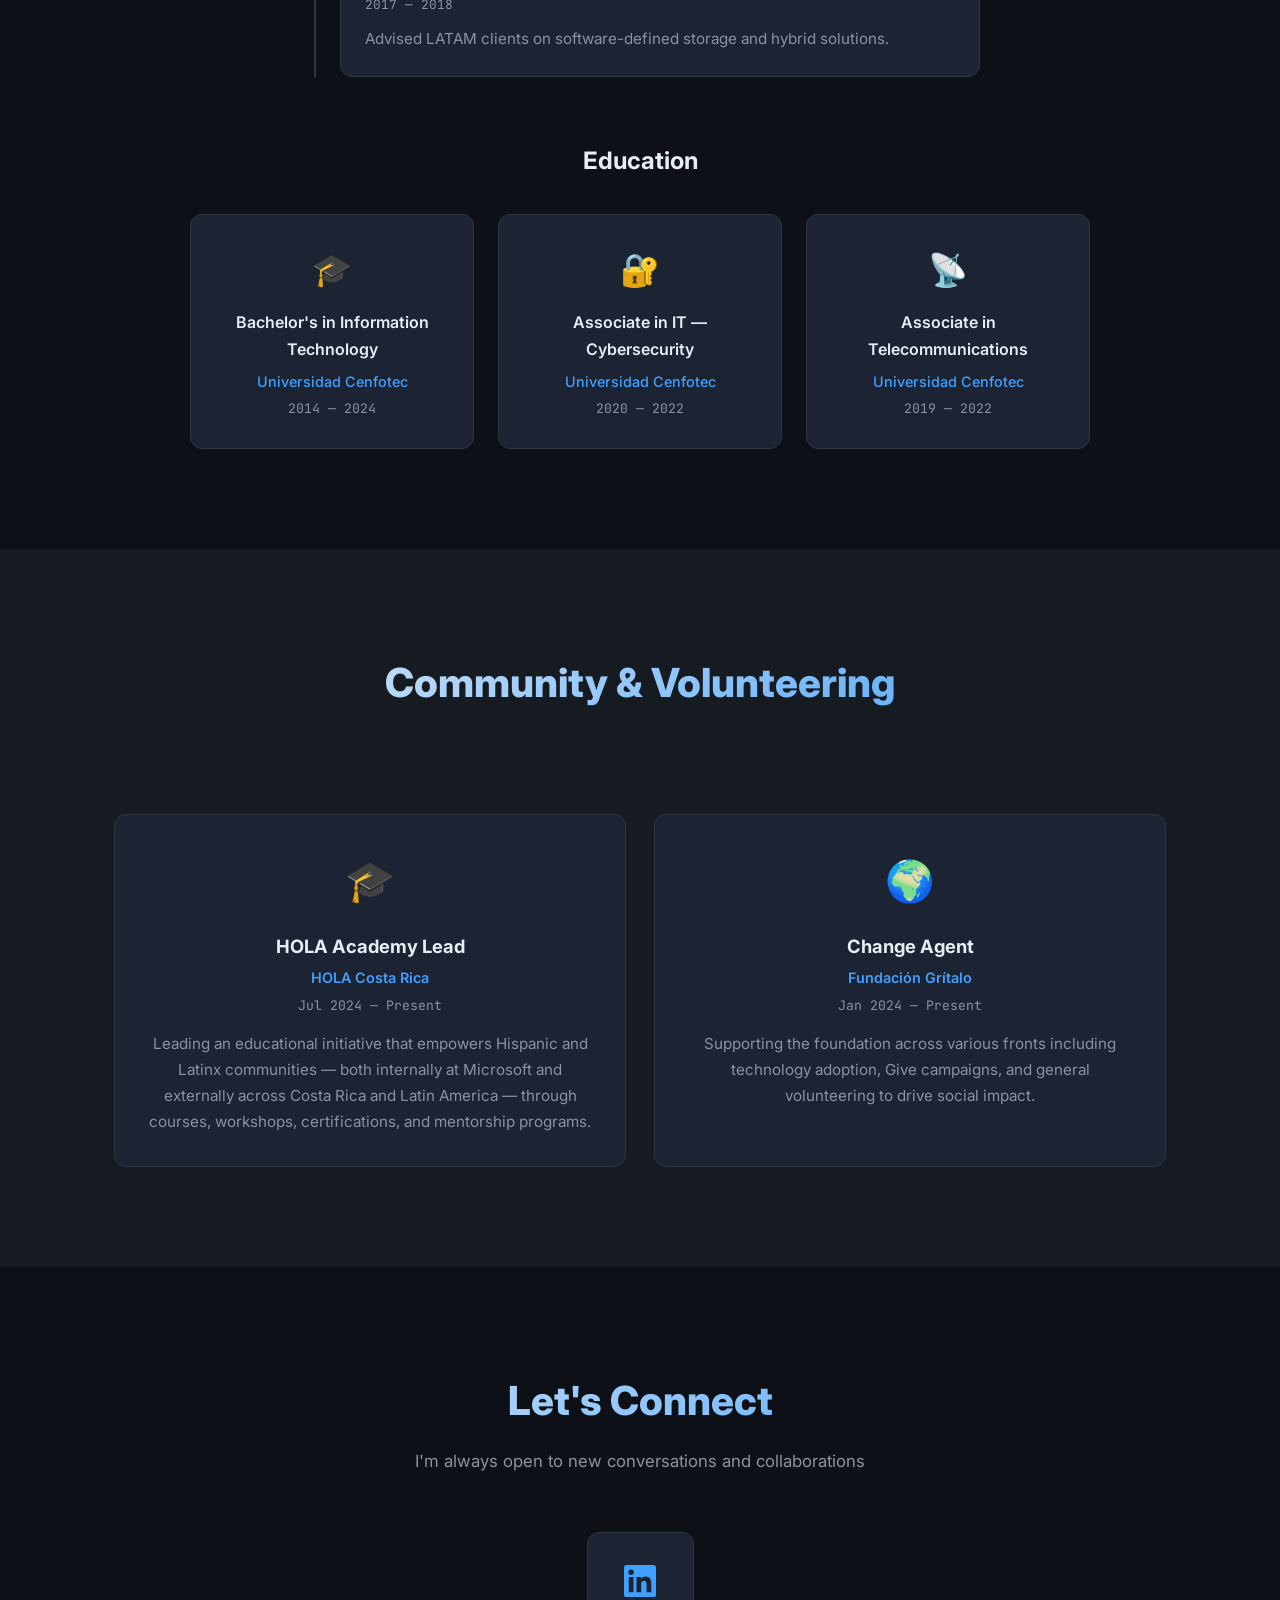
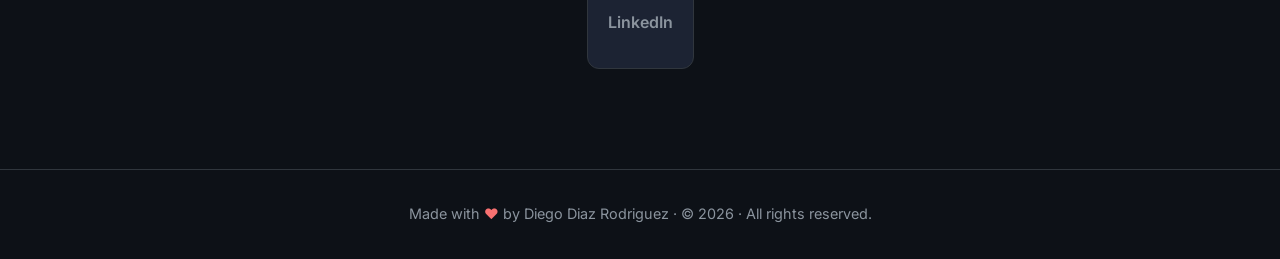
==== commit e2ccc691: "Hide Open Source Projects highlight card from About section Removed the '2 Open Source Projects' car" ====
--- a/index.html
+++ b/index.html
@@ -84,10 +84,6 @@
             <span class="highlight-number" data-i18n="about.highlight2_number">5+</span>
             <span class="highlight-label" data-i18n="about.highlight2_label">Years in Cloud</span>
           </div>
-          <div class="highlight-card">
-            <span class="highlight-number" data-i18n="about.highlight3_number">2</span>
-            <span class="highlight-label" data-i18n="about.highlight3_label">Open Source Projects</span>
-          </div>
         </div>
       </div>
     </div>
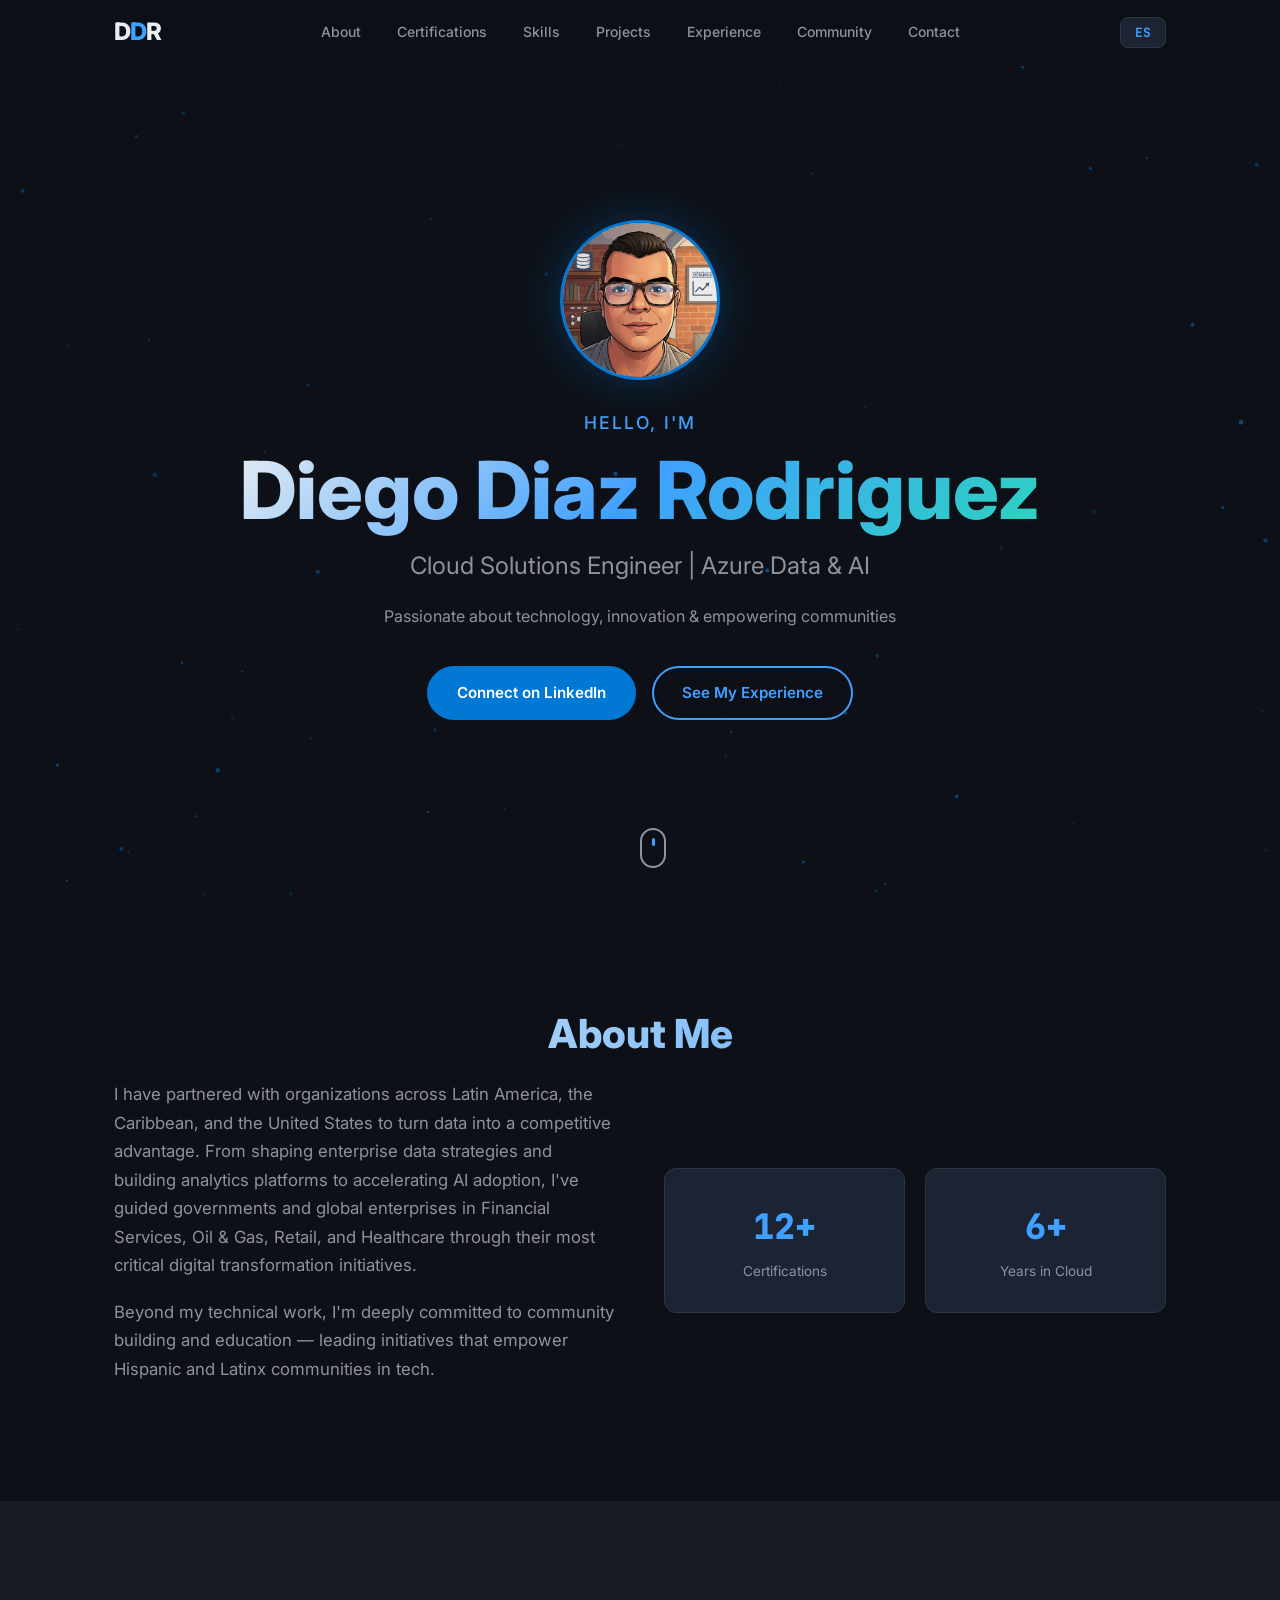
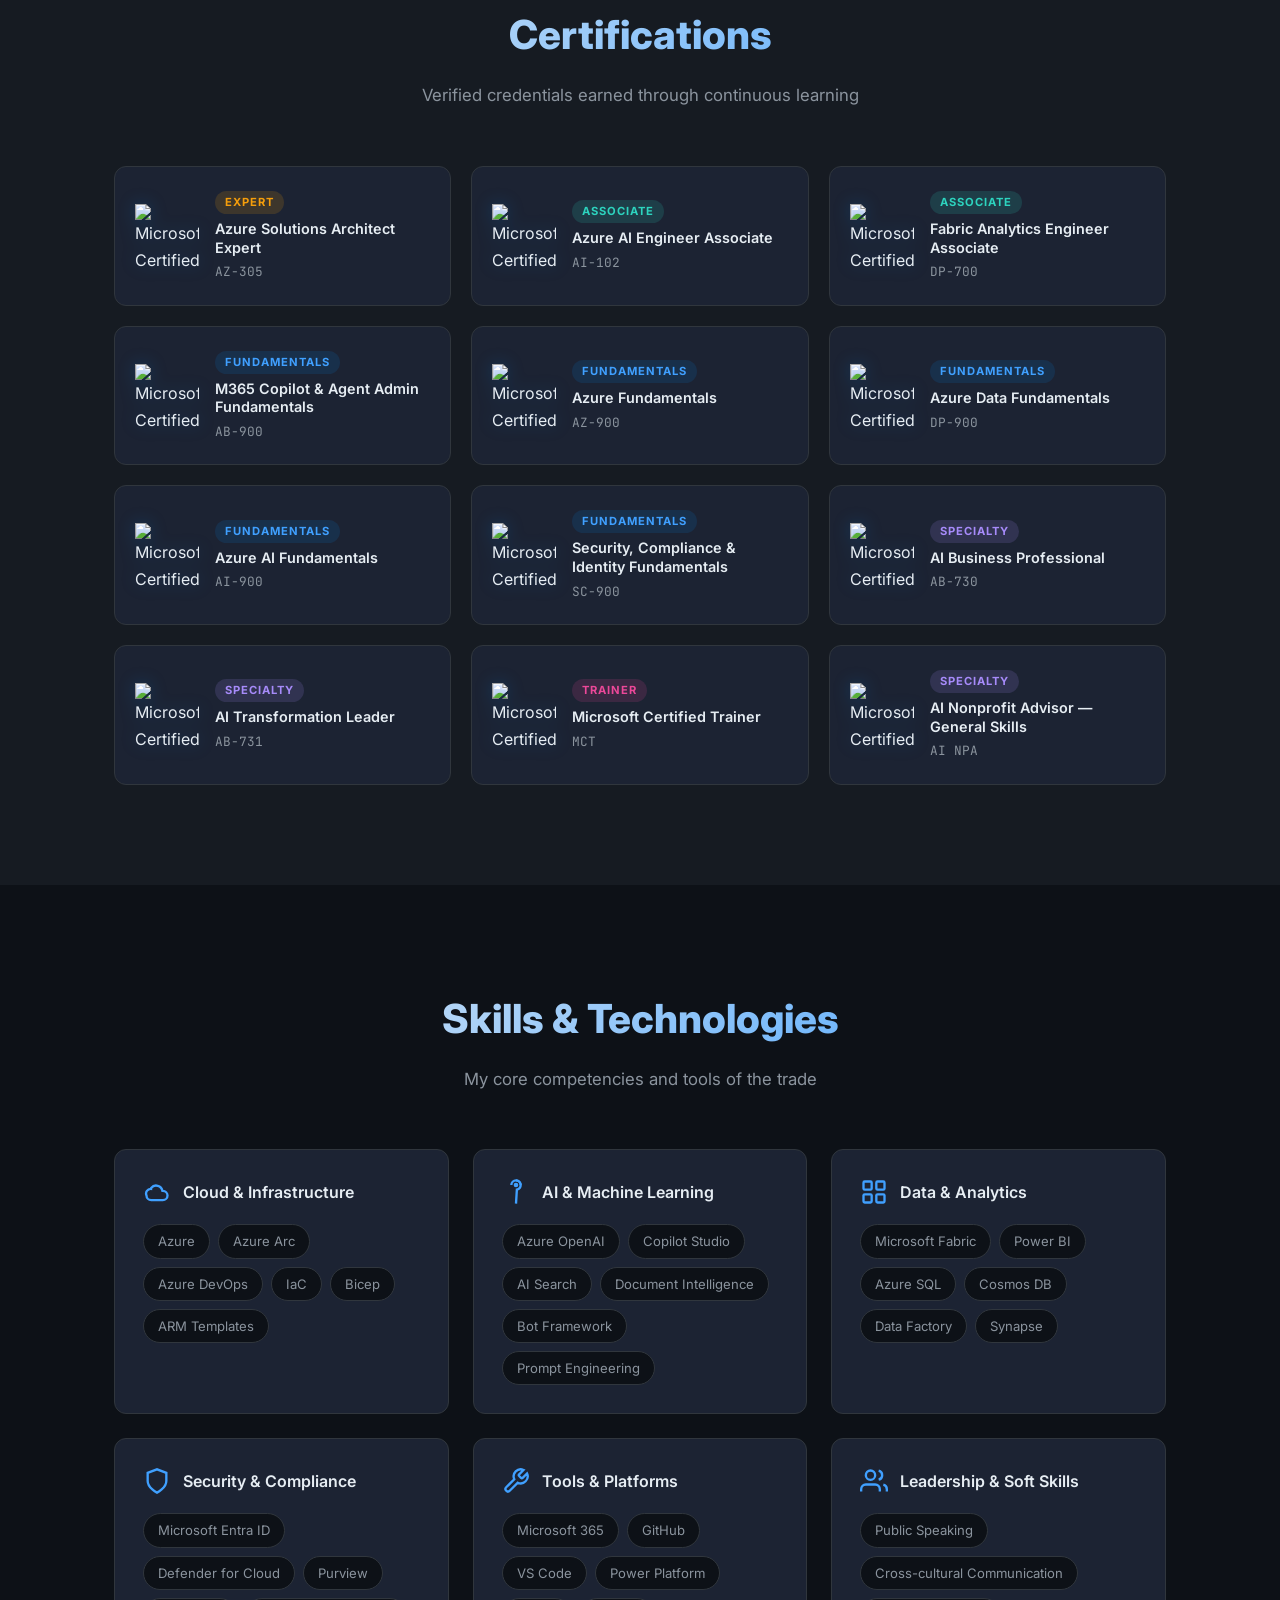
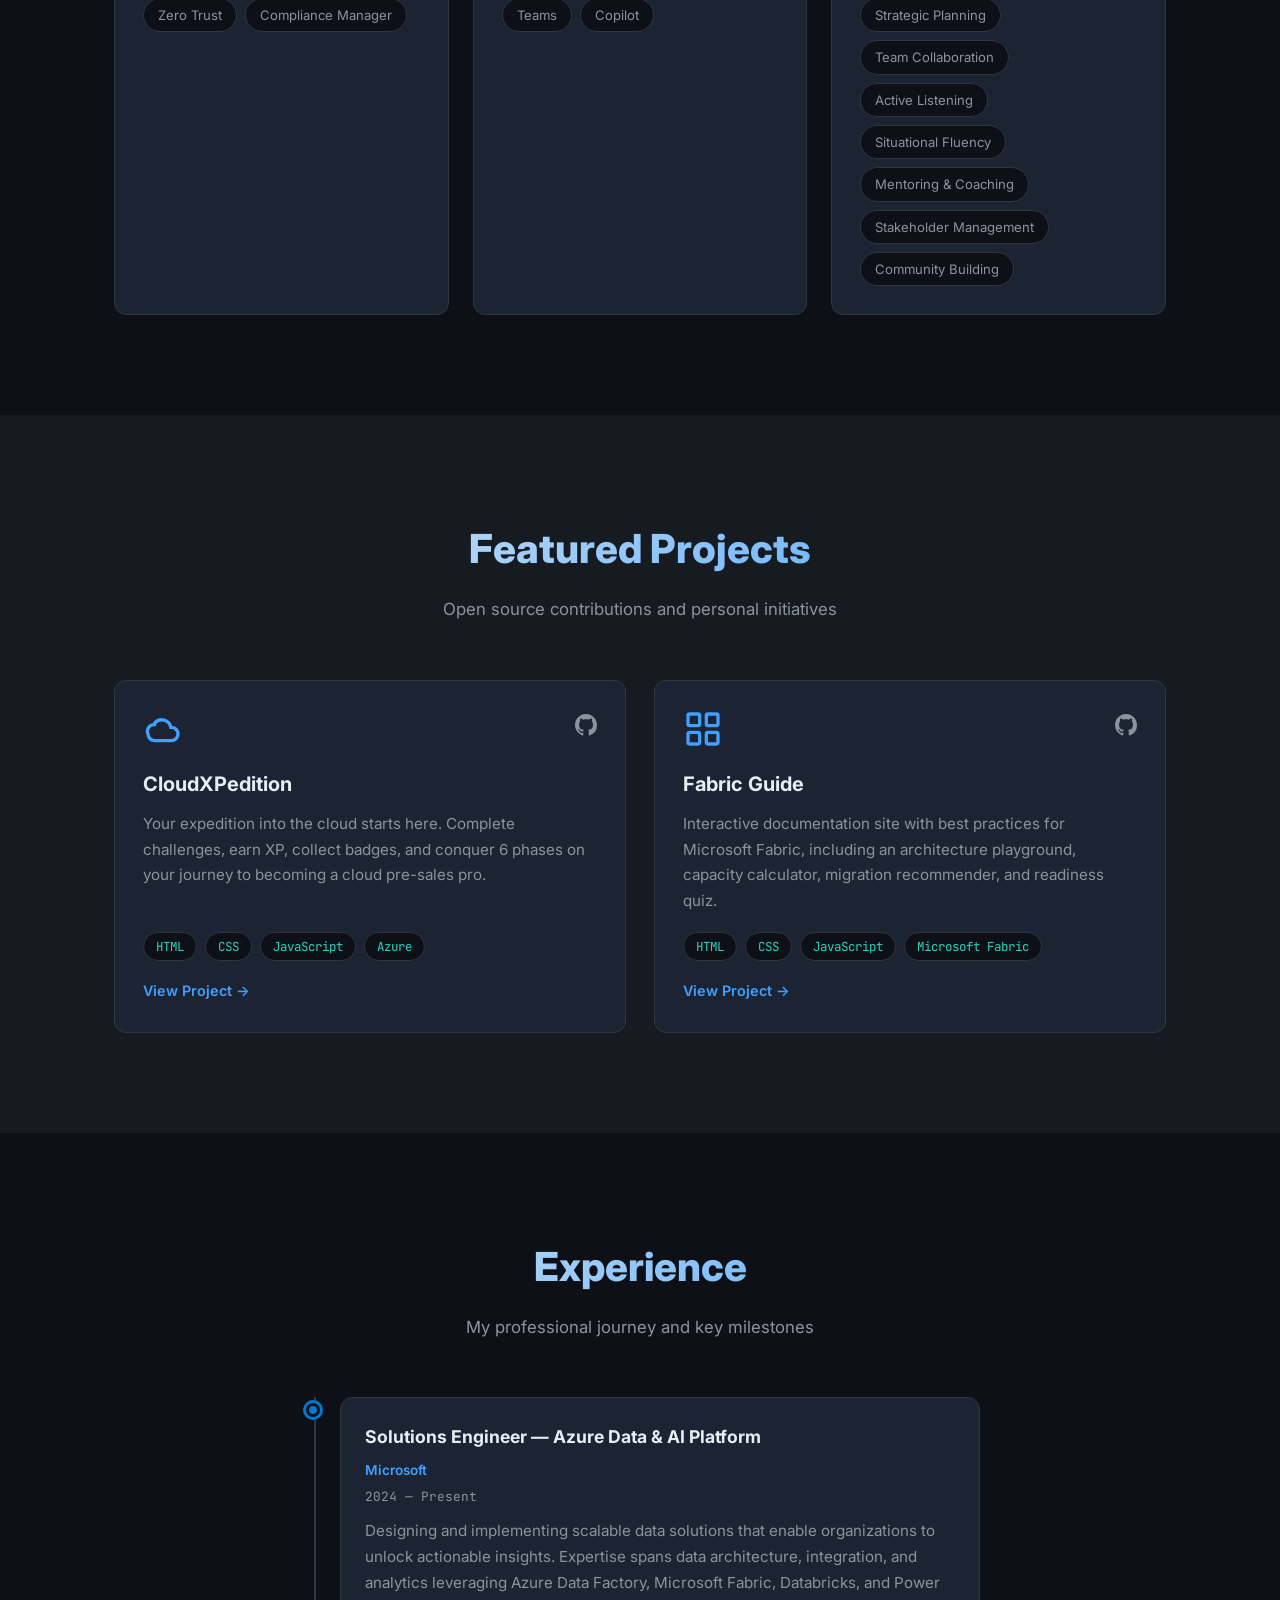
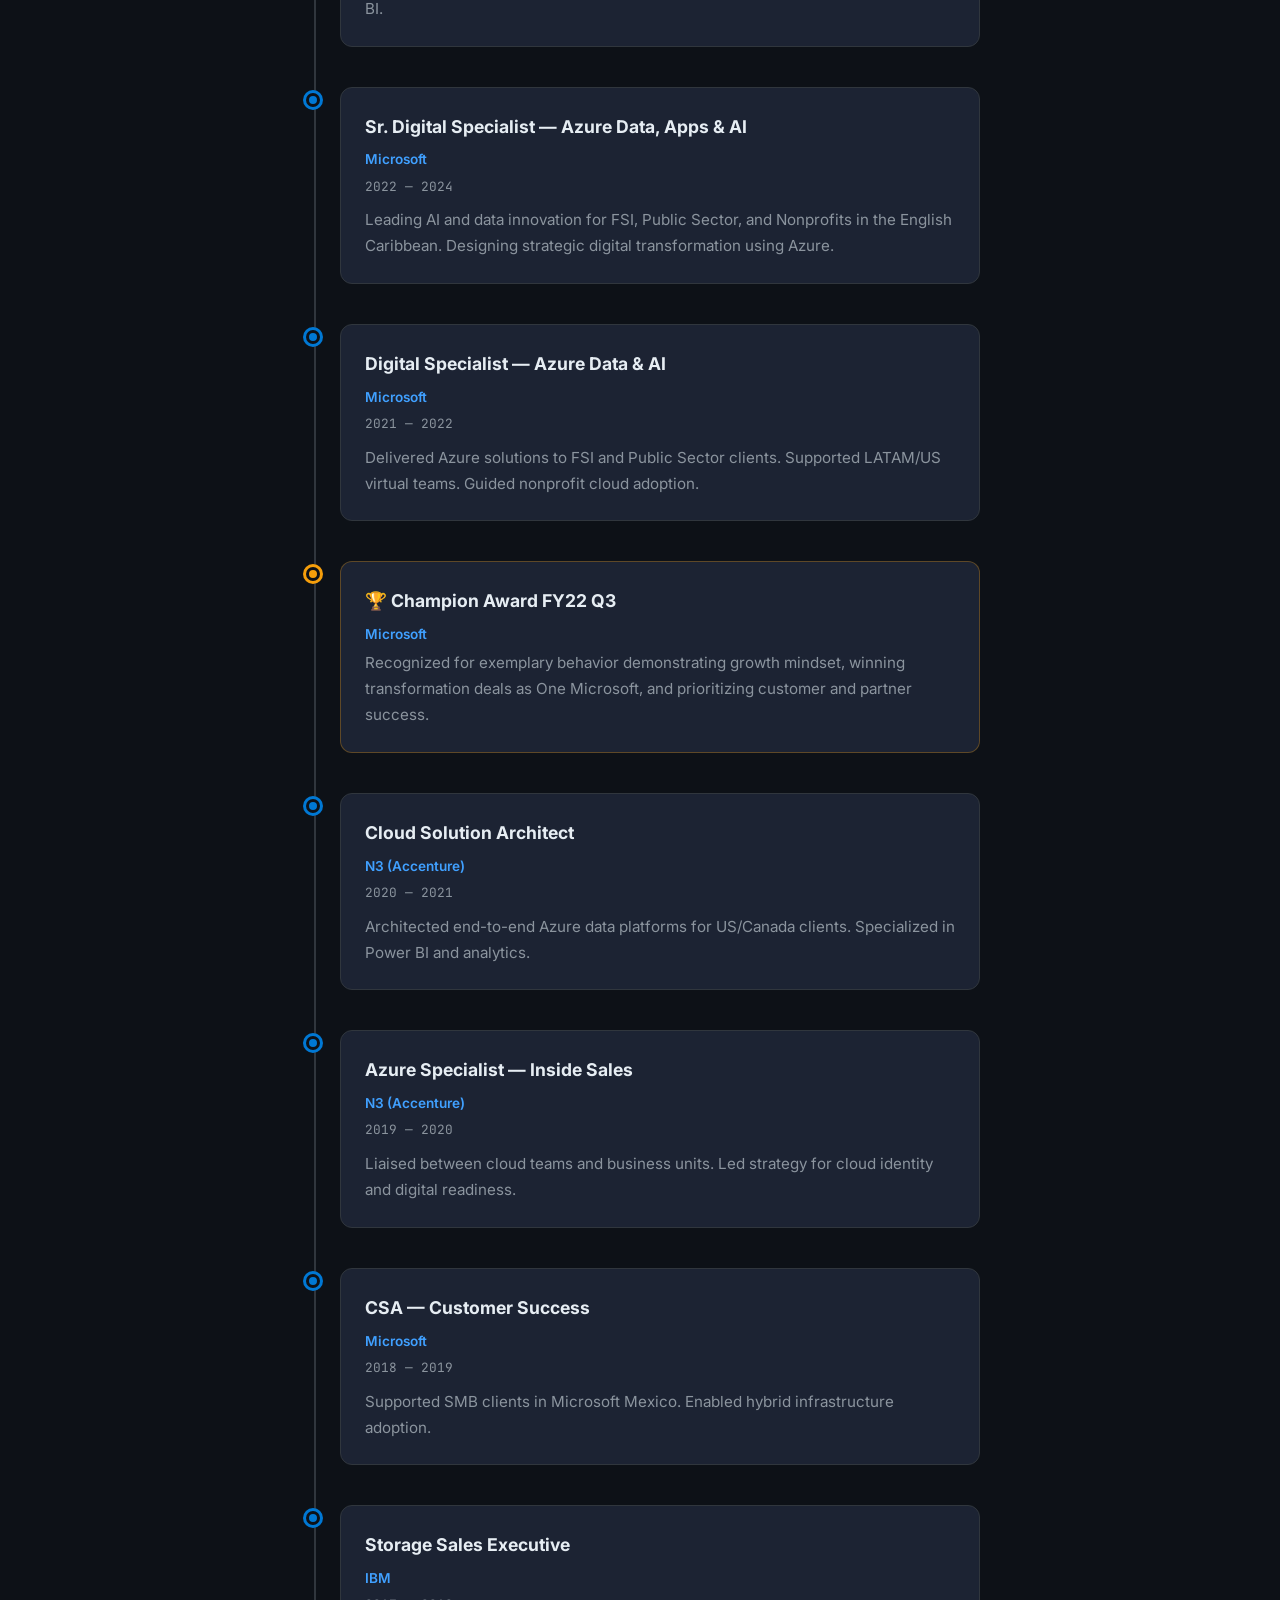
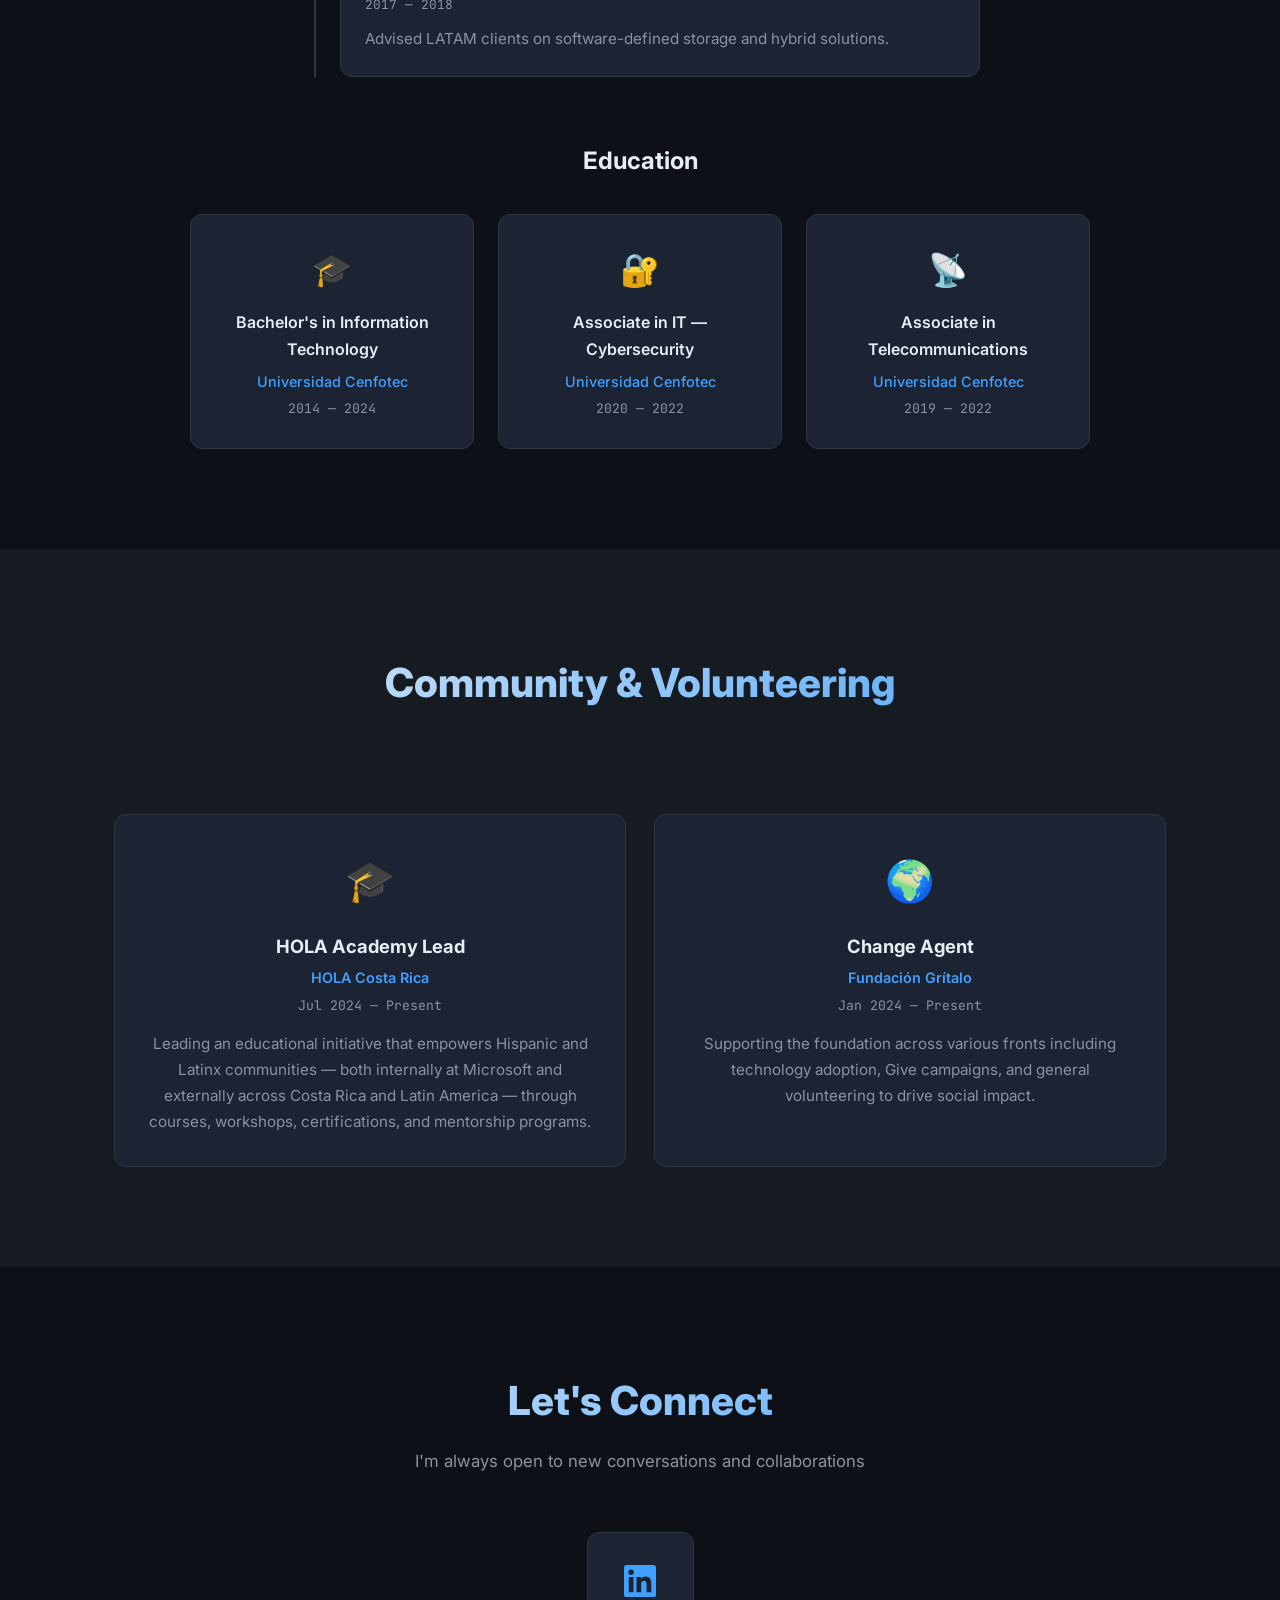
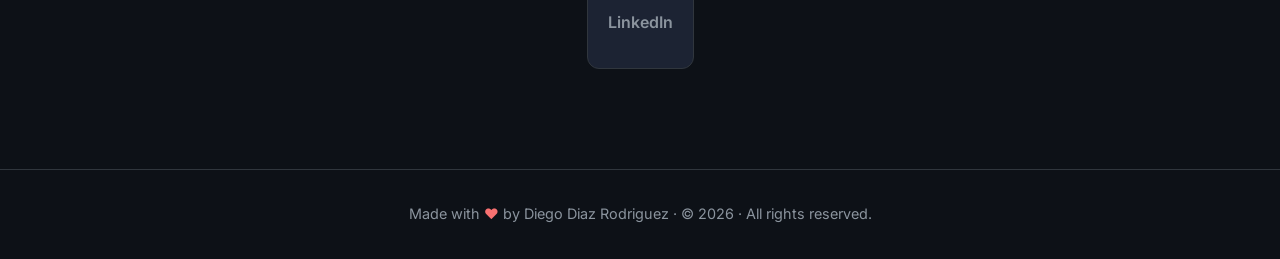
==== commit fda7313f: "Fix semantic HTML, meta tags, content consistency, and timeline order - Wrap content sections in <ma" ====
--- a/index.html
+++ b/index.html
@@ -6,8 +6,10 @@
   <title>Diego Diaz Rodriguez — Cloud Solutions Engineer | Azure Data & AI</title>
   <meta name="description" content="Diego Diaz Rodriguez — Cloud Solutions Engineer | Azure Data & AI at Microsoft. Cloud architecture, AI, and data solutions." />
   <meta property="og:title" content="Diego Diaz Rodriguez — Cloud Solutions Engineer | Azure Data & AI" />
-  <meta property="og:description" content="Cloud architecture, AI, and data solutions specialist at Microsoft." />
+  <meta property="og:description" content="Diego Diaz Rodriguez — Cloud Solutions Engineer | Azure Data & AI at Microsoft." />
   <meta property="og:type" content="website" />
+  <meta property="og:url" content="https://diaz506.github.io/" />
+  <meta name="theme-color" content="#0d1117" />
   <link rel="preconnect" href="https://fonts.googleapis.com" />
   <link rel="preconnect" href="https://fonts.gstatic.com" crossorigin />
   <link href="https://fonts.googleapis.com/css2?family=Inter:wght@300;400;500;600;700;800&family=JetBrains+Mono:wght@400;500&display=swap" rel="stylesheet" />
@@ -66,6 +68,7 @@
     </div>
   </section>
 
+  <main>
   <!-- ═══════════════ ABOUT ═══════════════ -->
   <section class="section" id="about">
     <div class="container">
@@ -81,7 +84,7 @@
             <span class="highlight-label" data-i18n="about.highlight1_label">Certifications</span>
           </div>
           <div class="highlight-card">
-            <span class="highlight-number" data-i18n="about.highlight2_number">5+</span>
+            <span class="highlight-number" data-i18n="about.highlight2_number">6+</span>
             <span class="highlight-label" data-i18n="about.highlight2_label">Years in Cloud</span>
           </div>
         </div>
@@ -412,22 +415,22 @@
           </div>
         </div>
 
+        <div class="timeline-item reveal">
+          <div class="timeline-dot"></div>
+          <div class="timeline-content">
+            <h3 data-i18n="experience.role3_title">Digital Specialist — Azure Data & AI</h3>
+            <span class="timeline-company" data-i18n="experience.role3_company">Microsoft</span>
+            <span class="timeline-period" data-i18n="experience.role3_year">2021 — 2022</span>
+            <p data-i18n="experience.role3_desc">Delivered Azure solutions to FSI and Public Sector clients. Supported LATAM/US virtual teams. Guided nonprofit cloud adoption.</p>
+          </div>
+        </div>
+
         <div class="timeline-item timeline-award reveal">
           <div class="timeline-dot timeline-dot--award"></div>
           <div class="timeline-content timeline-content--award">
             <h3 data-i18n="experience.award_title">🏆 Champion Award FY22 Q3</h3>
             <span class="timeline-company">Microsoft</span>
             <p data-i18n="experience.award_desc">Recognized for exemplary behavior demonstrating growth mindset, winning transformation deals as One Microsoft, and prioritizing customer and partner success.</p>
-          </div>
-        </div>
-
-        <div class="timeline-item reveal">
-          <div class="timeline-dot"></div>
-          <div class="timeline-content">
-            <h3 data-i18n="experience.role3_title">Digital Specialist — Azure Data & AI</h3>
-            <span class="timeline-company" data-i18n="experience.role3_company">Microsoft</span>
-            <span class="timeline-period" data-i18n="experience.role3_year">2021 — 2022</span>
-            <p data-i18n="experience.role3_desc">Delivered Azure solutions to FSI and Public Sector clients. Supported LATAM/US virtual teams. Guided nonprofit cloud adoption.</p>
           </div>
         </div>
 
@@ -552,6 +555,8 @@
     </div>
   </section>
 
+  </main>
+
   <!-- ═══════════════ FOOTER ═══════════════ -->
   <footer class="footer">
     <div class="container">
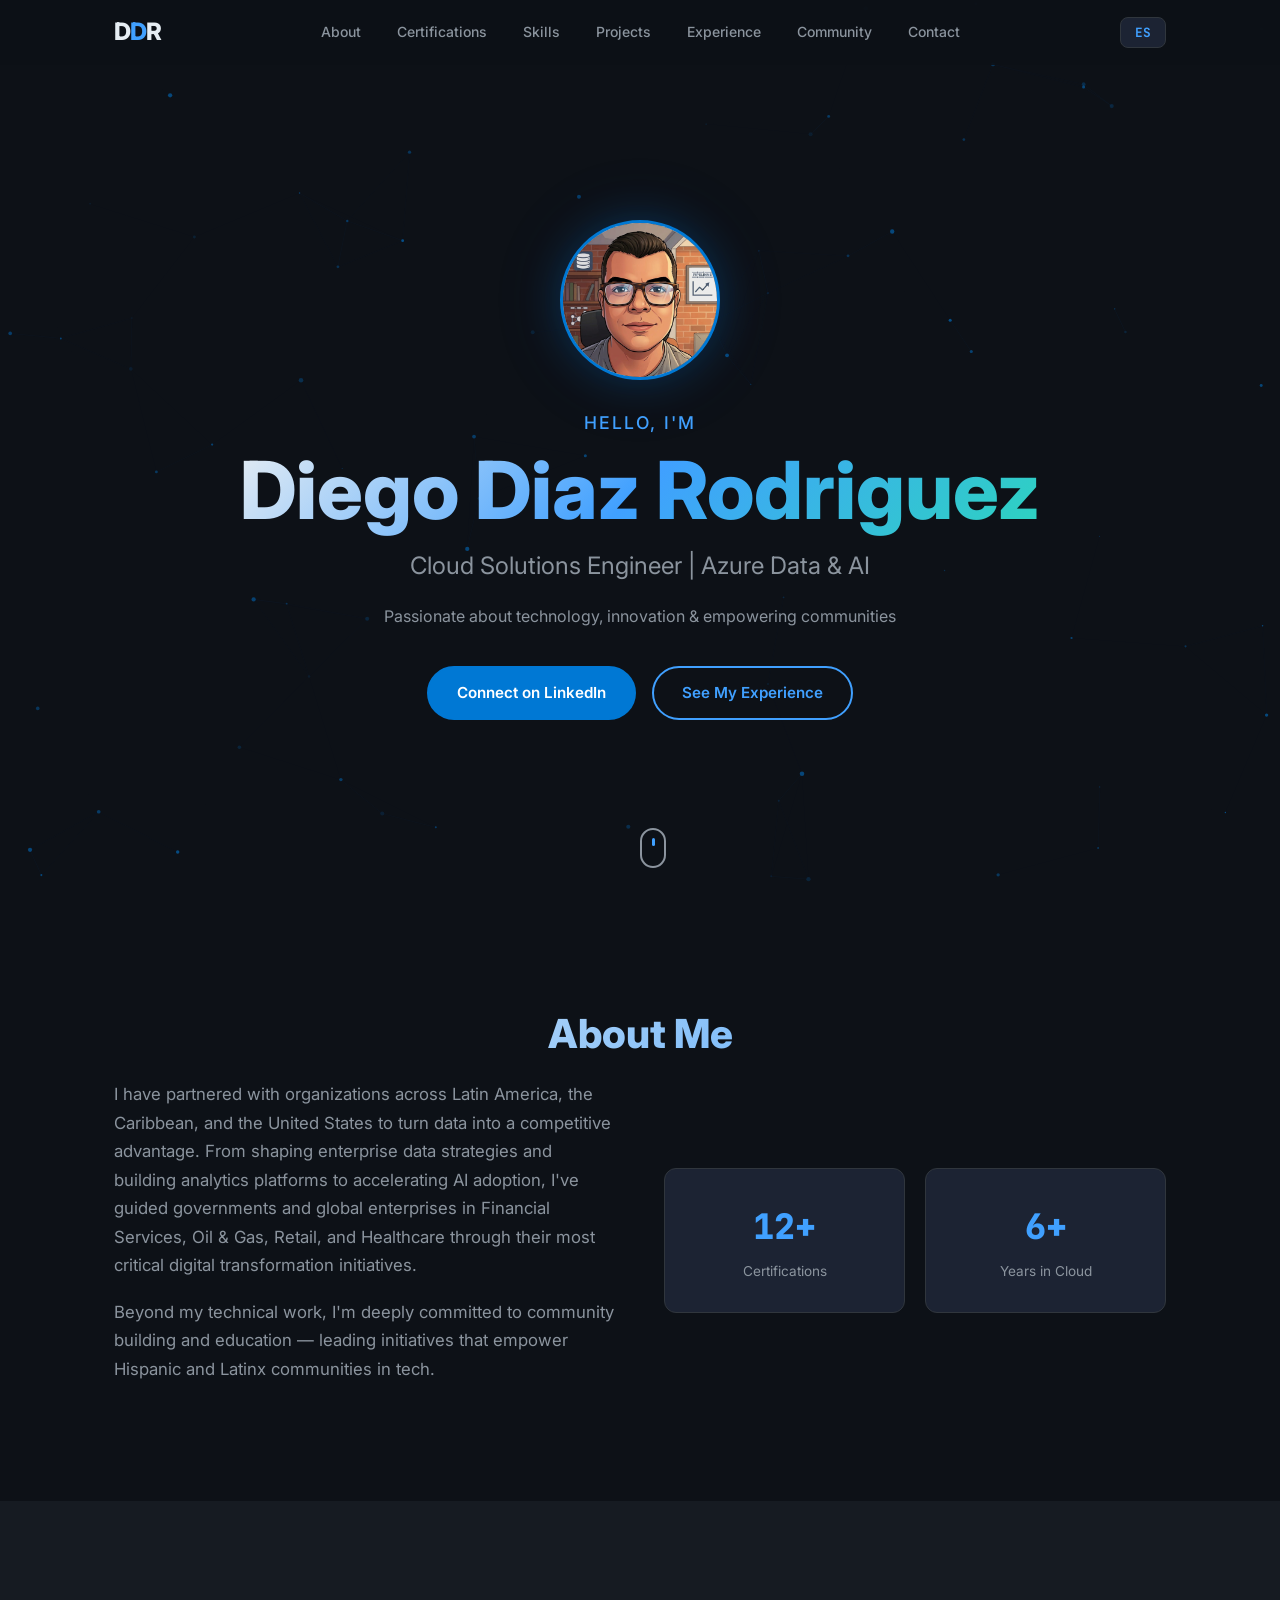
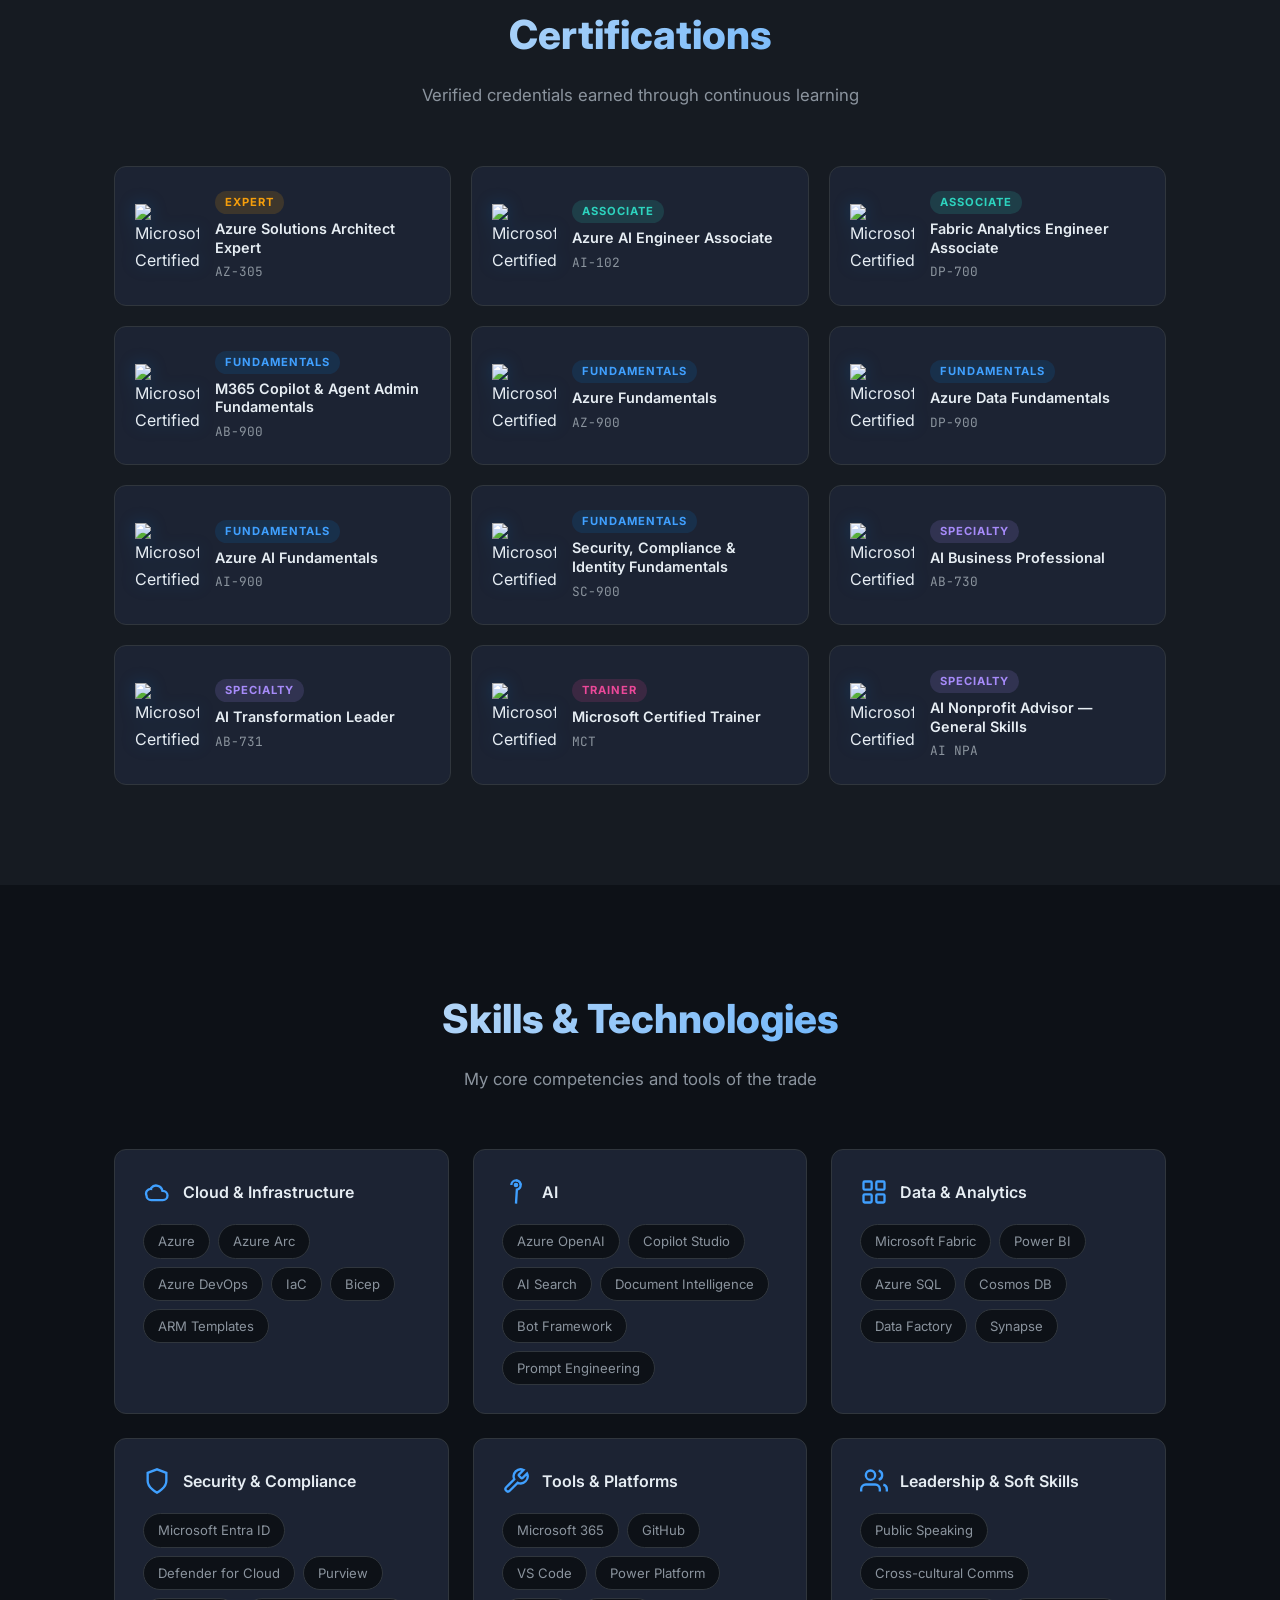
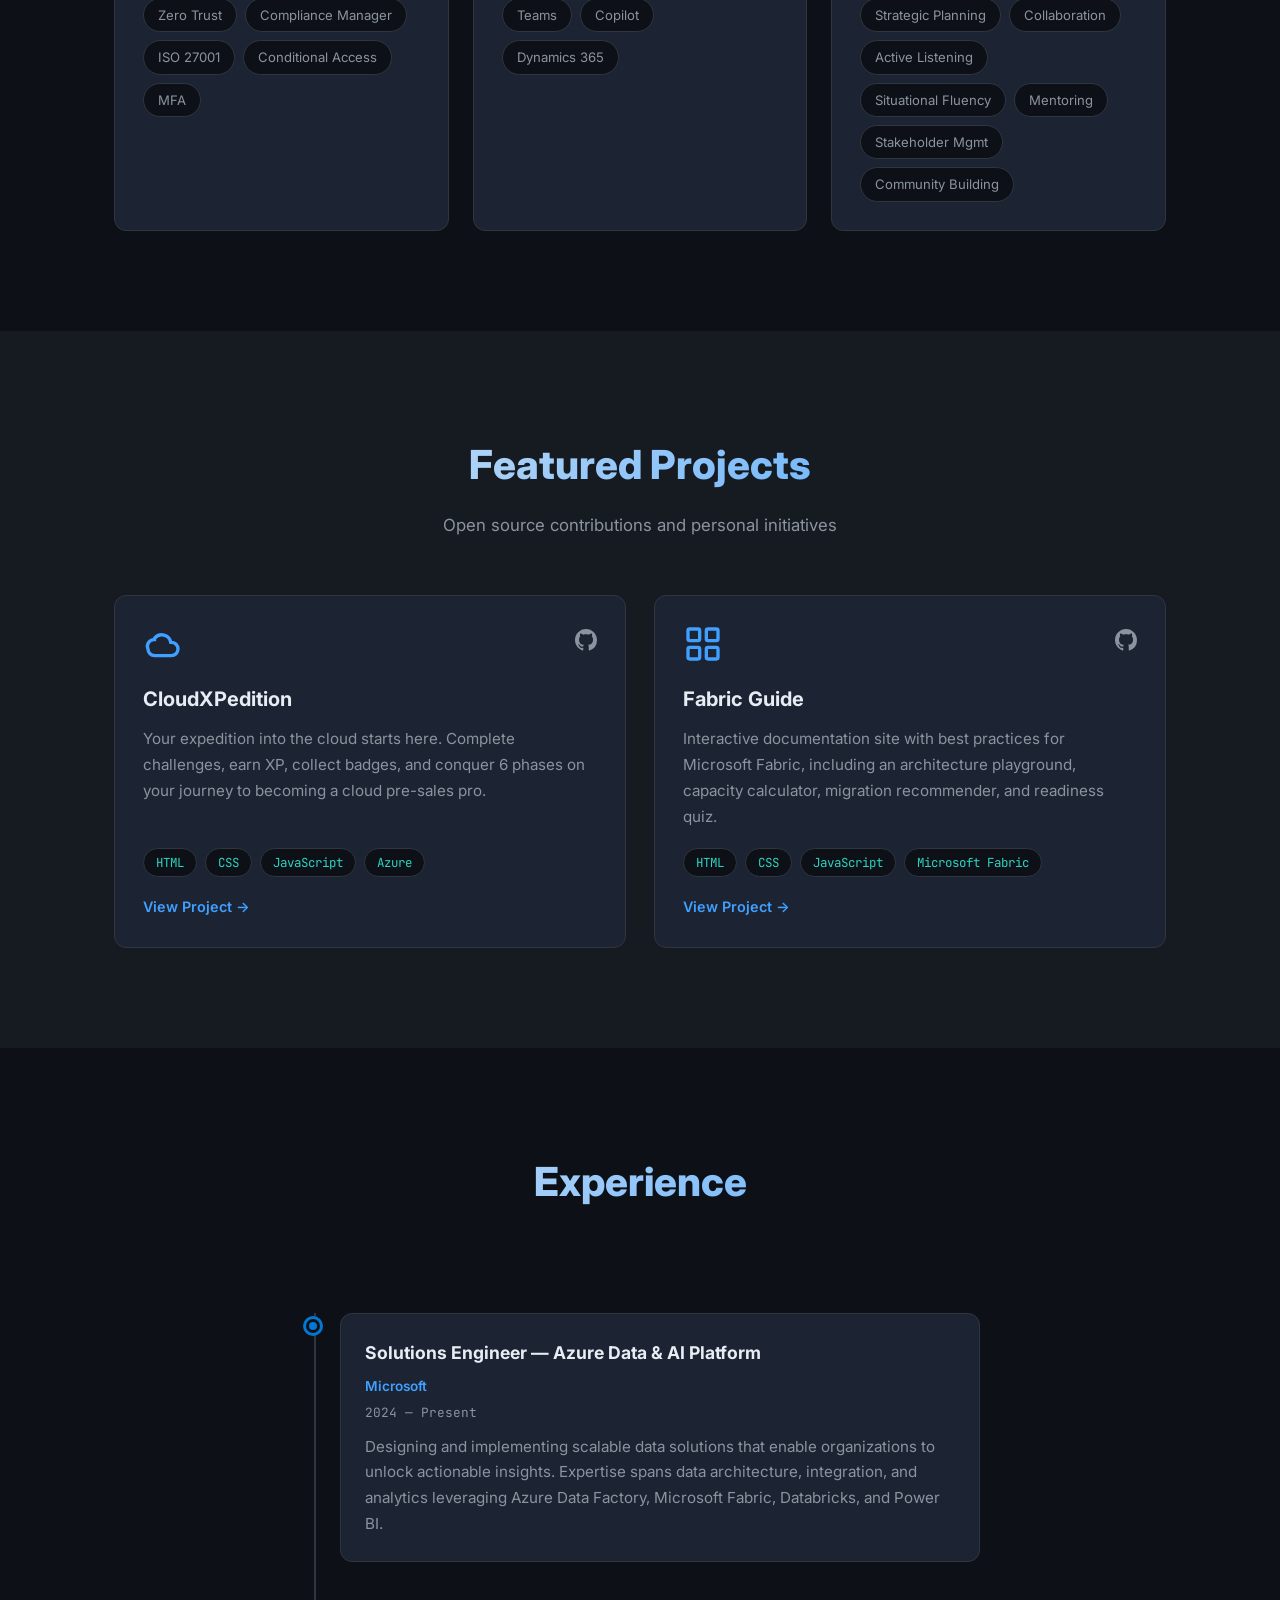
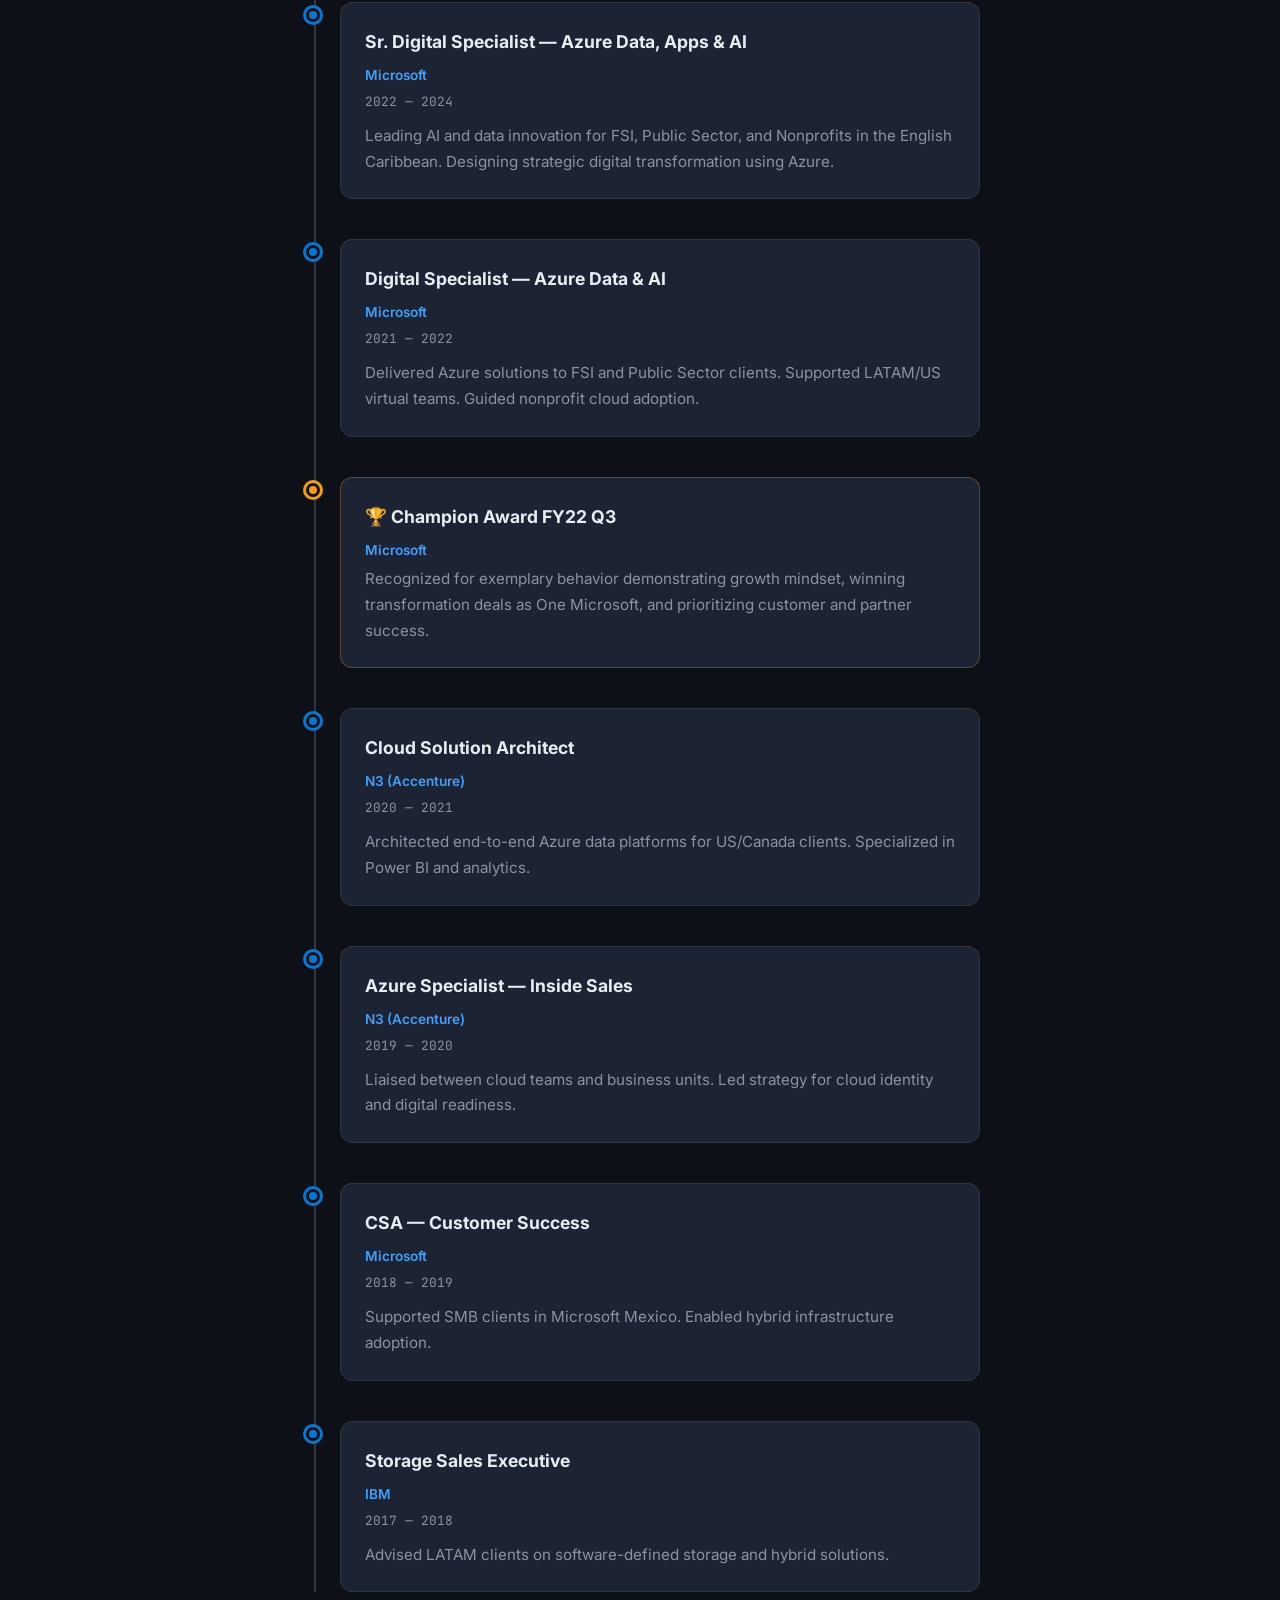
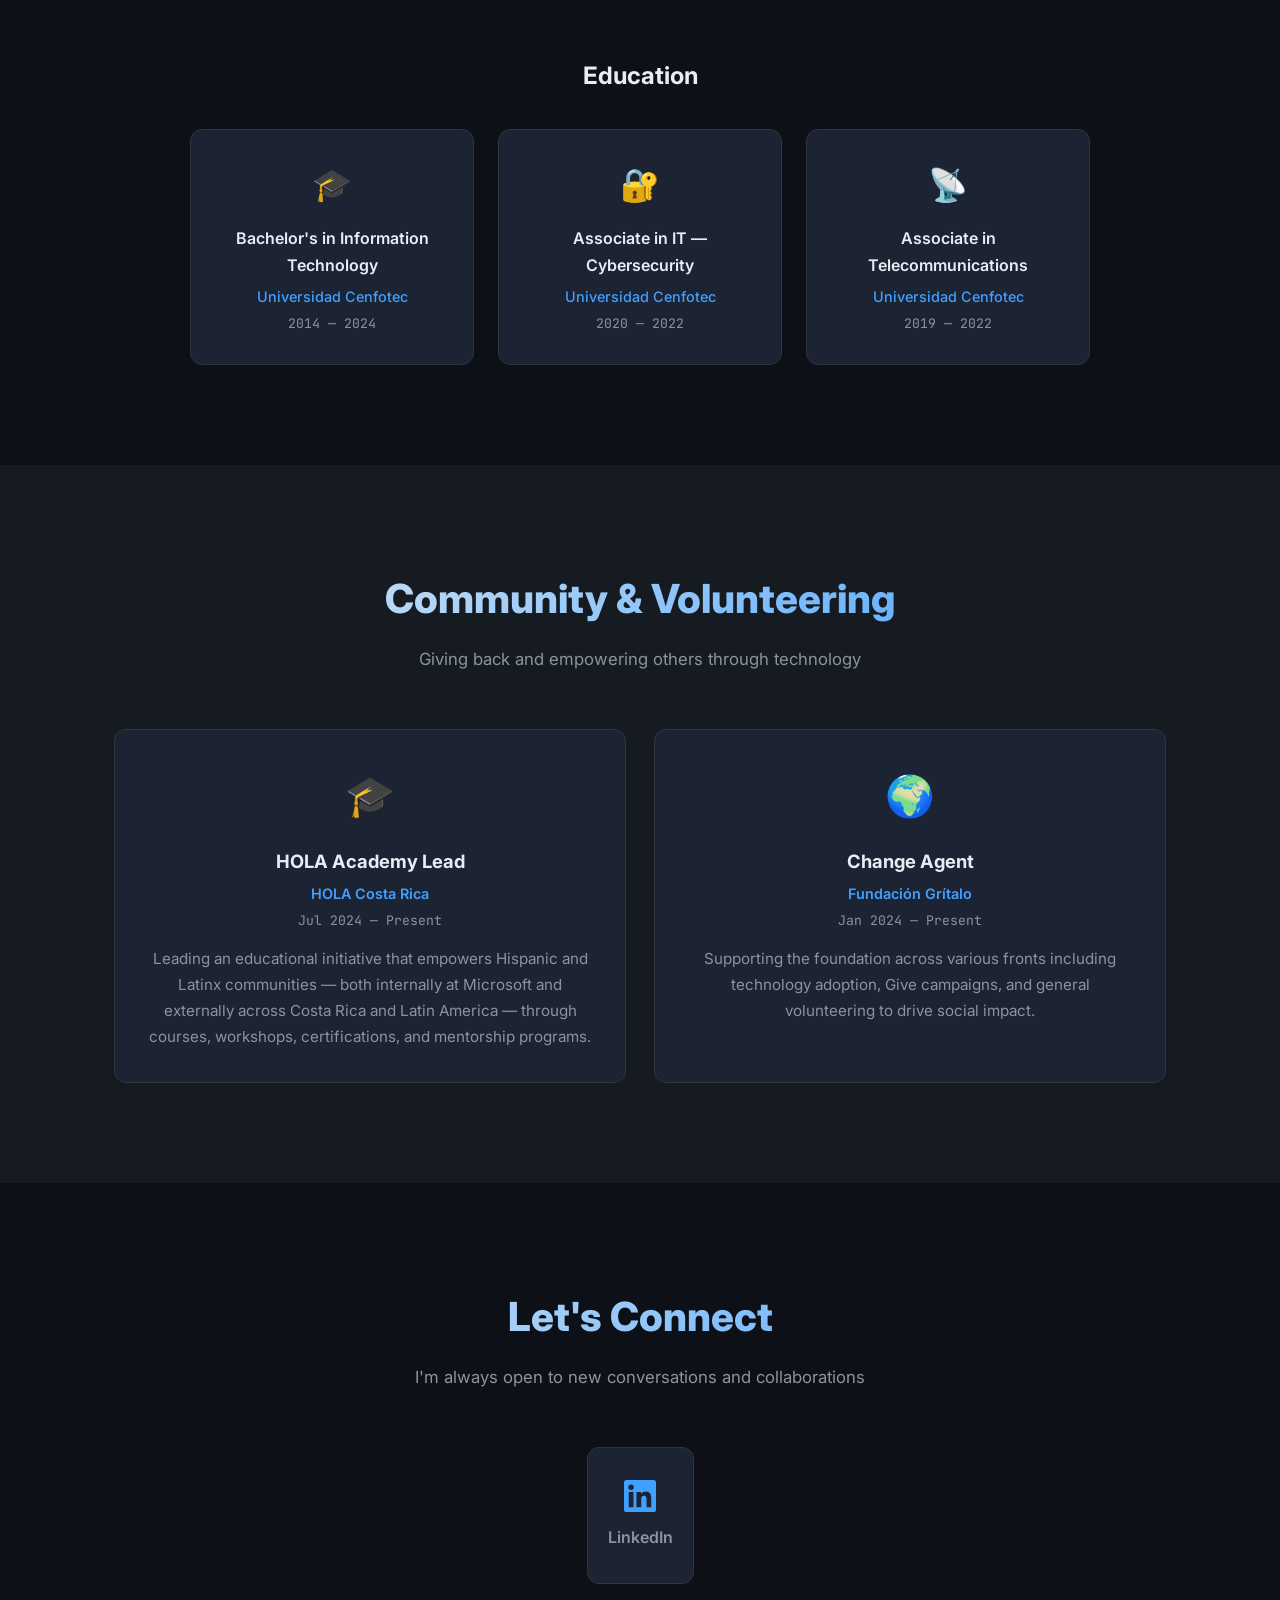
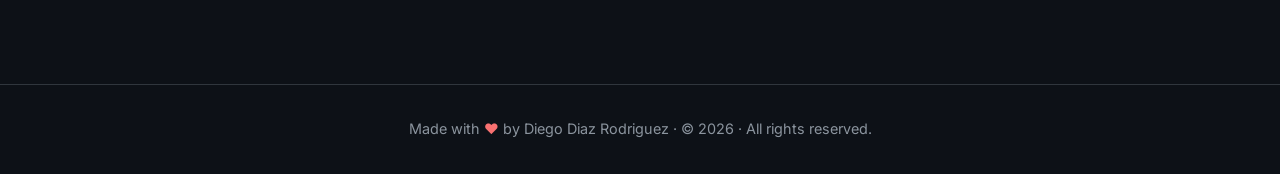
==== commit 5cd2c4f3: "Balance skills grid: rename AI category, add tags, shorten soft skills - Rename 'AI & Machine Learni" ====
--- a/index.html
+++ b/index.html
@@ -268,7 +268,7 @@
         <div class="skill-category reveal">
           <div class="skill-category-header">
             <svg class="skill-icon" viewBox="0 0 24 24" fill="none" stroke="currentColor" stroke-width="2"><path d="M12 2a4 4 0 0 1 4 4c0 1.95-1.4 3.58-3.25 3.93L12 22"/><path d="M8 6a4 4 0 0 1 8 0"/><circle cx="12" cy="6" r="1"/></svg>
-            <h3 data-i18n="skills.categories.ai">AI &amp; Machine Learning</h3>
+            <h3 data-i18n="skills.categories.ai">AI</h3>
           </div>
           <div class="skill-tags">
             <span class="skill-tag">Azure OpenAI</span>
@@ -306,6 +306,9 @@
             <span class="skill-tag">Purview</span>
             <span class="skill-tag">Zero Trust</span>
             <span class="skill-tag">Compliance Manager</span>
+            <span class="skill-tag">ISO 27001</span>
+            <span class="skill-tag">Conditional Access</span>
+            <span class="skill-tag">MFA</span>
           </div>
         </div>
 
@@ -321,6 +324,7 @@
             <span class="skill-tag">Power Platform</span>
             <span class="skill-tag">Teams</span>
             <span class="skill-tag">Copilot</span>
+            <span class="skill-tag">Dynamics 365</span>
           </div>
         </div>
         <div class="skill-category reveal">
@@ -330,13 +334,13 @@
           </div>
           <div class="skill-tags">
             <span class="skill-tag">Public Speaking</span>
-            <span class="skill-tag">Cross-cultural Communication</span>
+            <span class="skill-tag">Cross-cultural Comms</span>
             <span class="skill-tag">Strategic Planning</span>
-            <span class="skill-tag">Team Collaboration</span>
+            <span class="skill-tag">Collaboration</span>
             <span class="skill-tag">Active Listening</span>
             <span class="skill-tag">Situational Fluency</span>
-            <span class="skill-tag">Mentoring &amp; Coaching</span>
-            <span class="skill-tag">Stakeholder Management</span>
+            <span class="skill-tag">Mentoring</span>
+            <span class="skill-tag">Stakeholder Mgmt</span>
             <span class="skill-tag">Community Building</span>
           </div>
         </div>
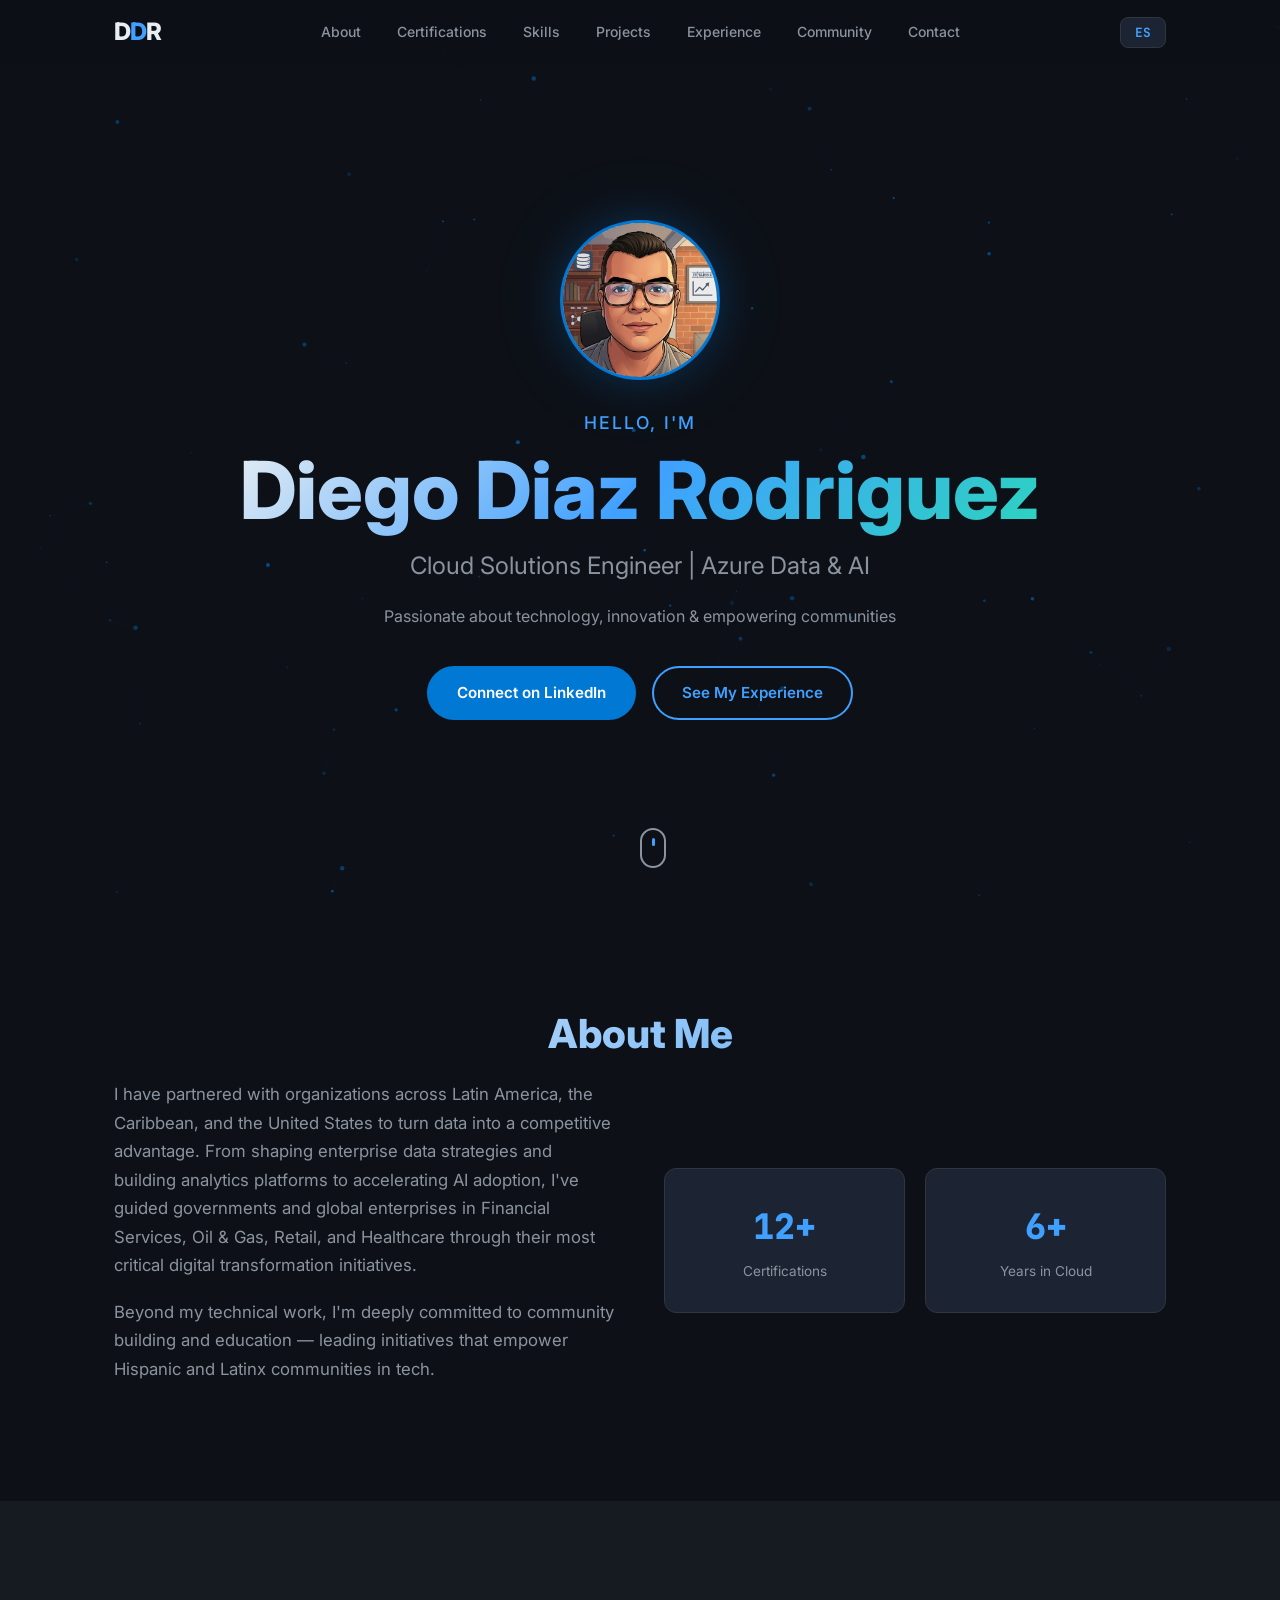
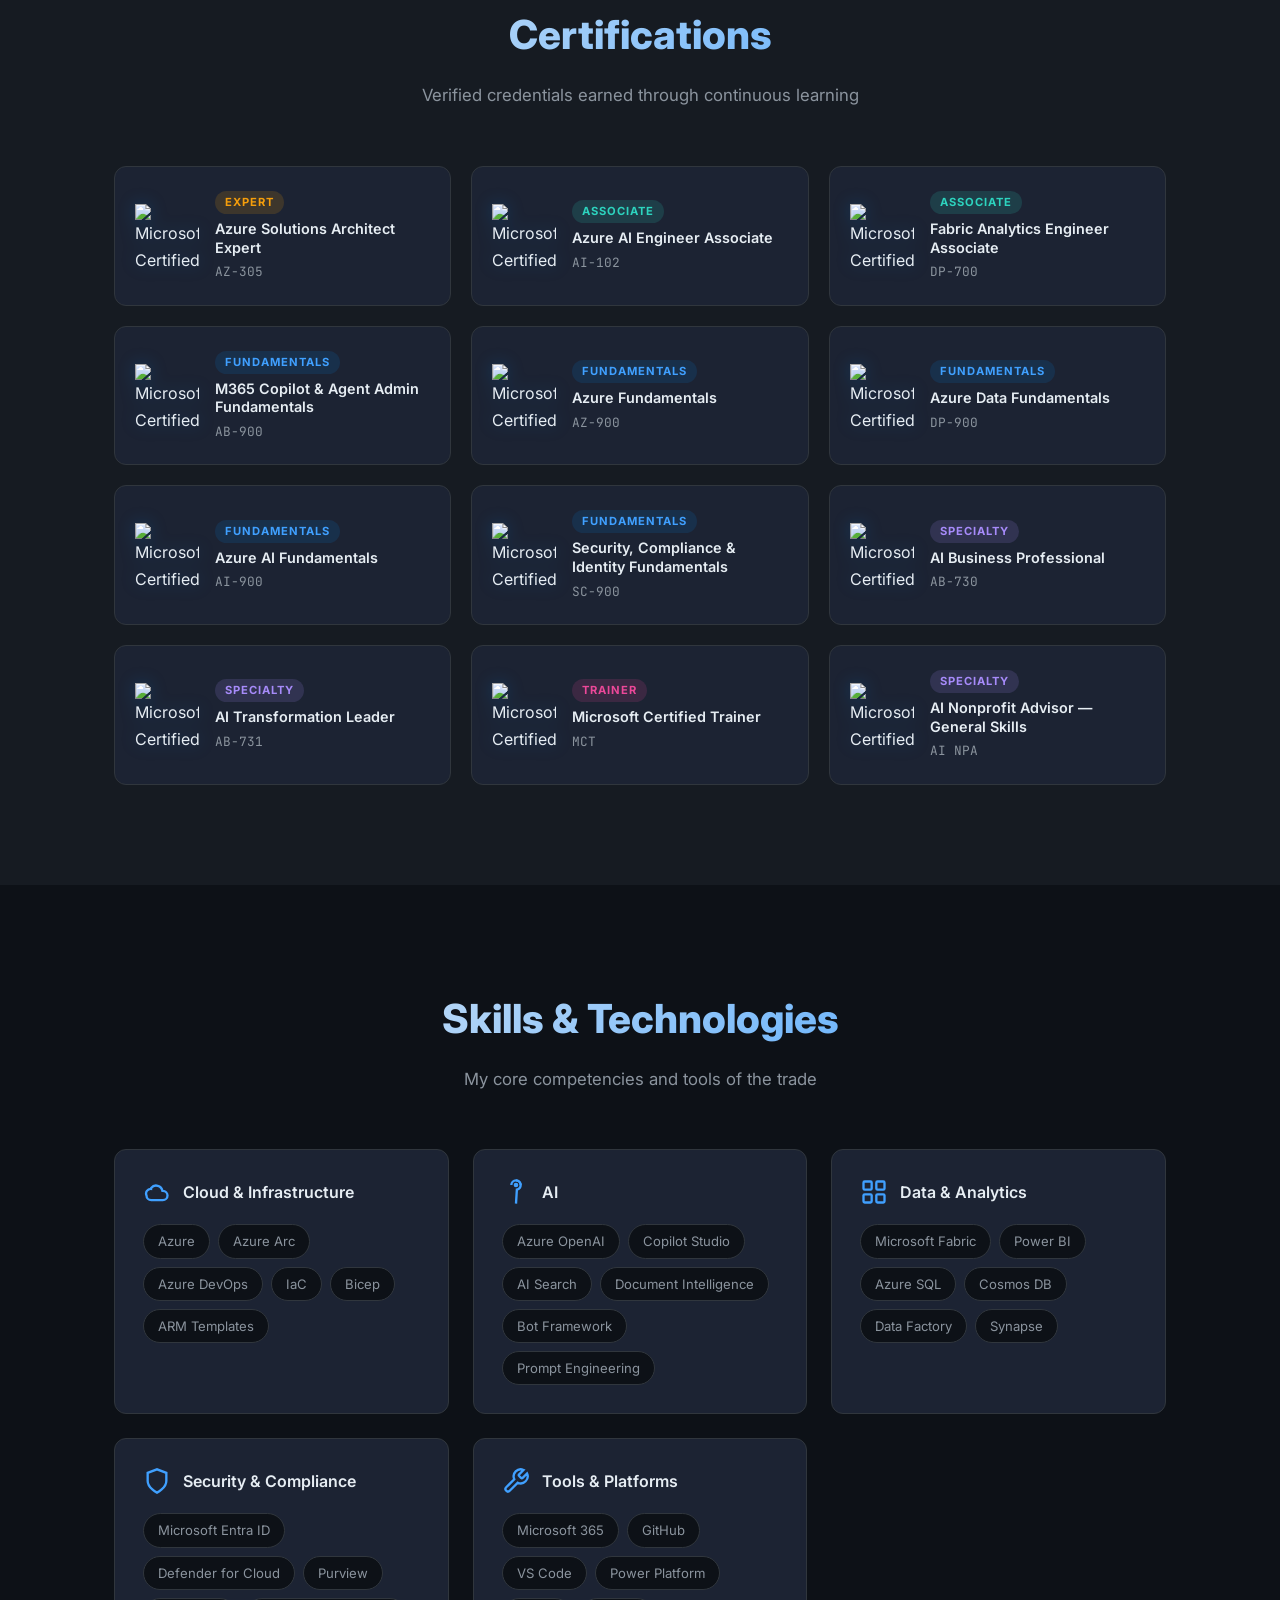
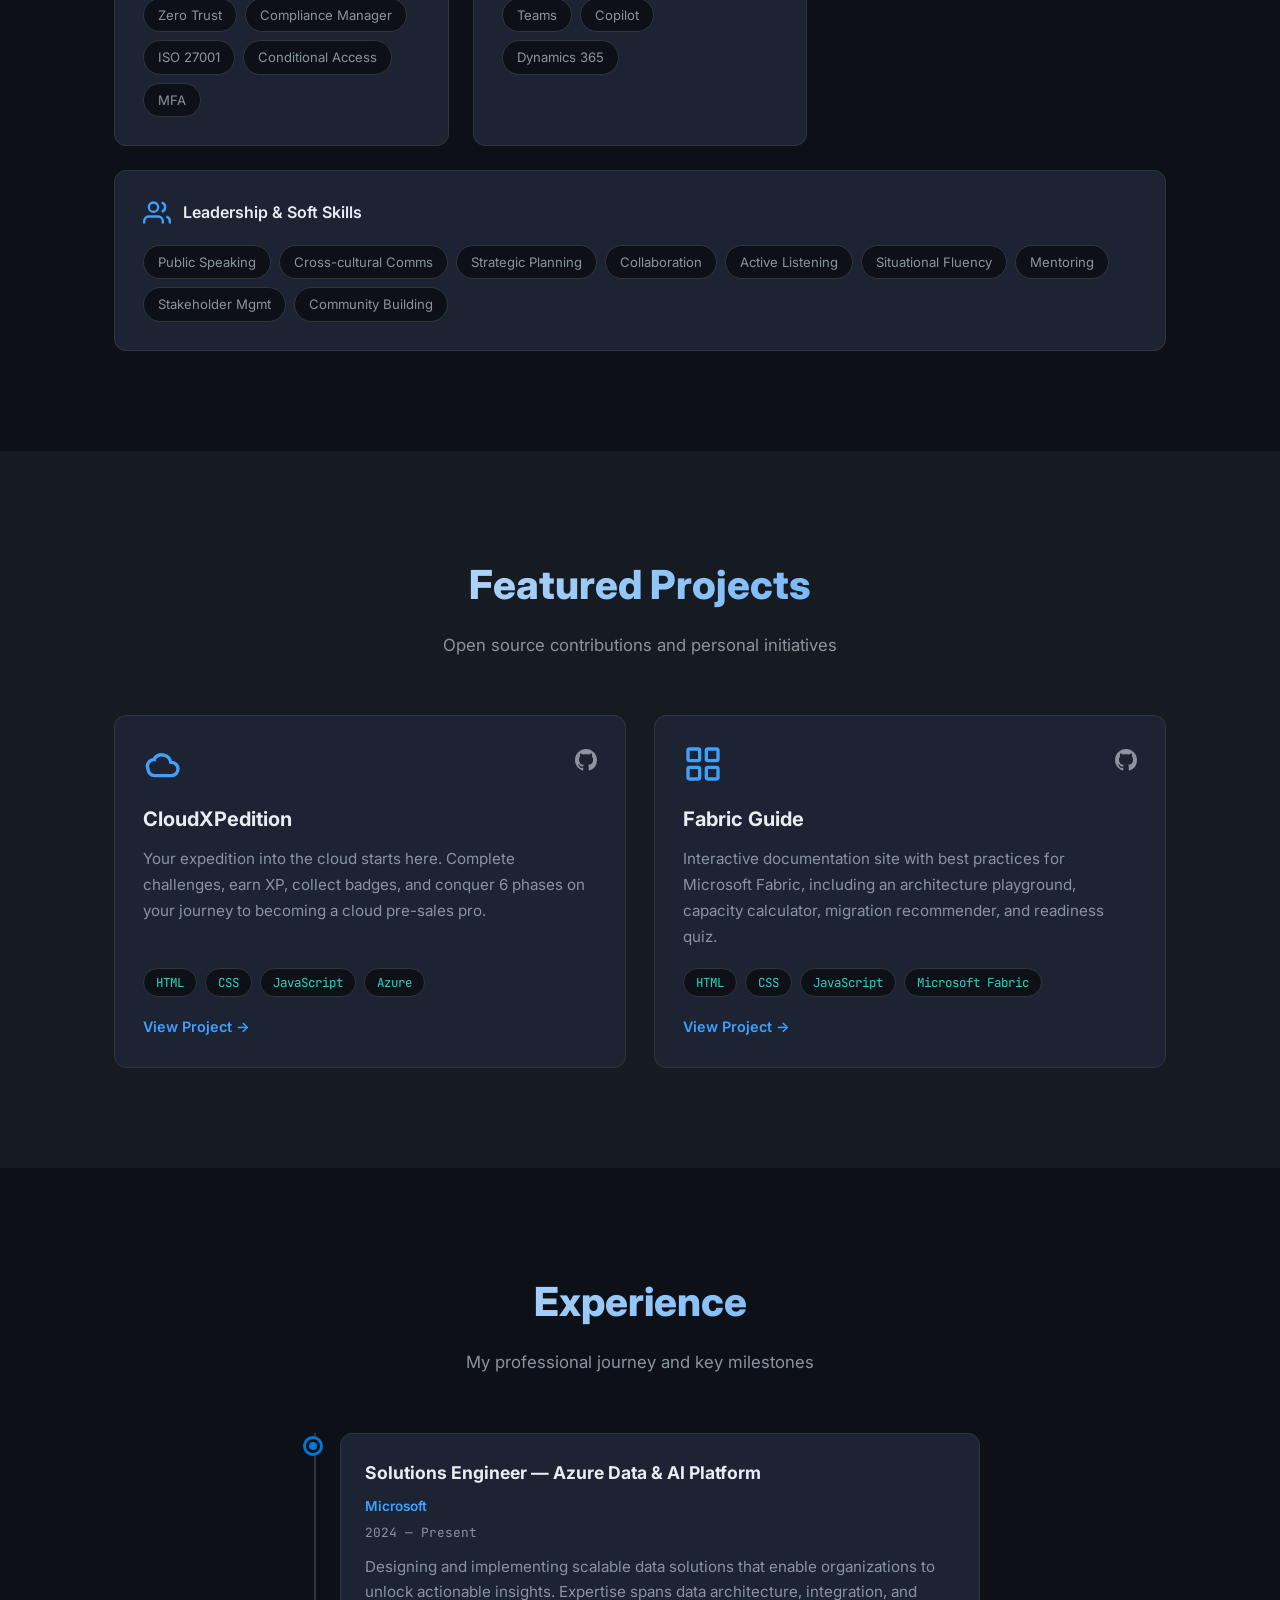
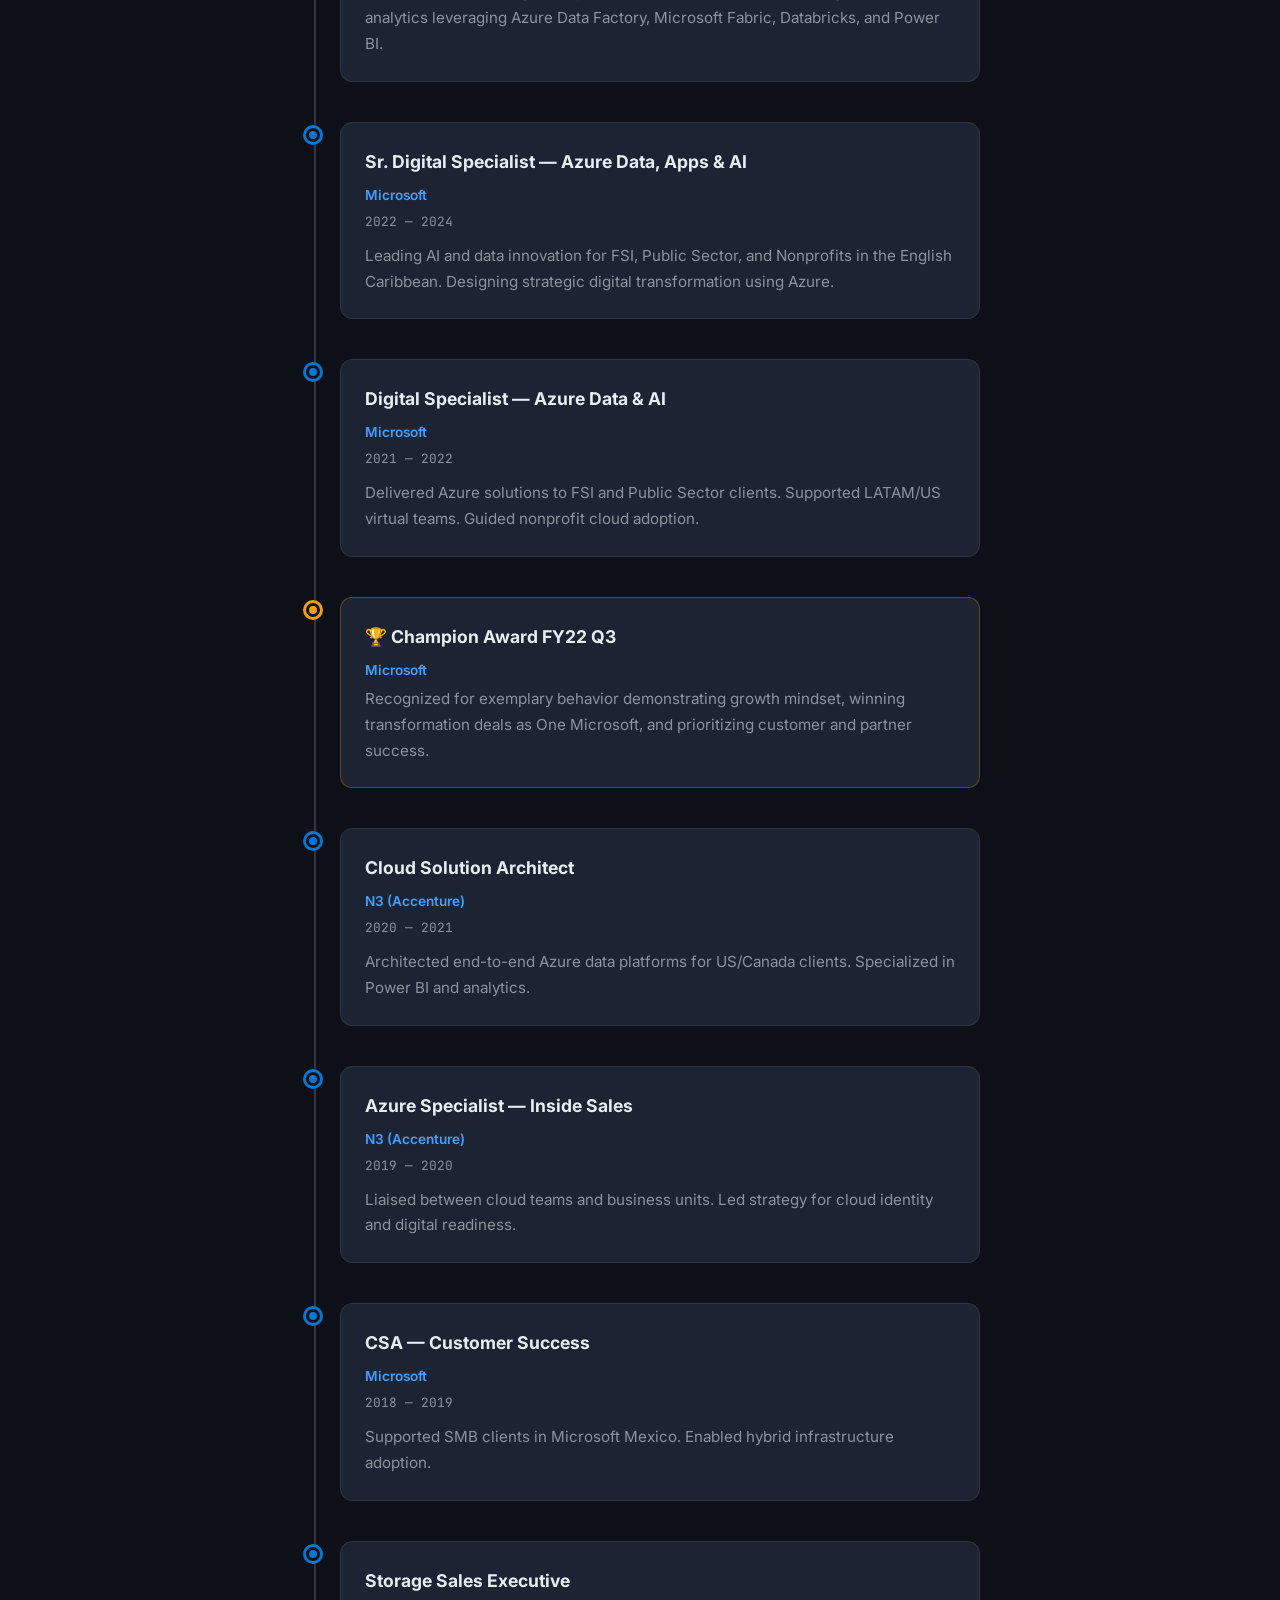
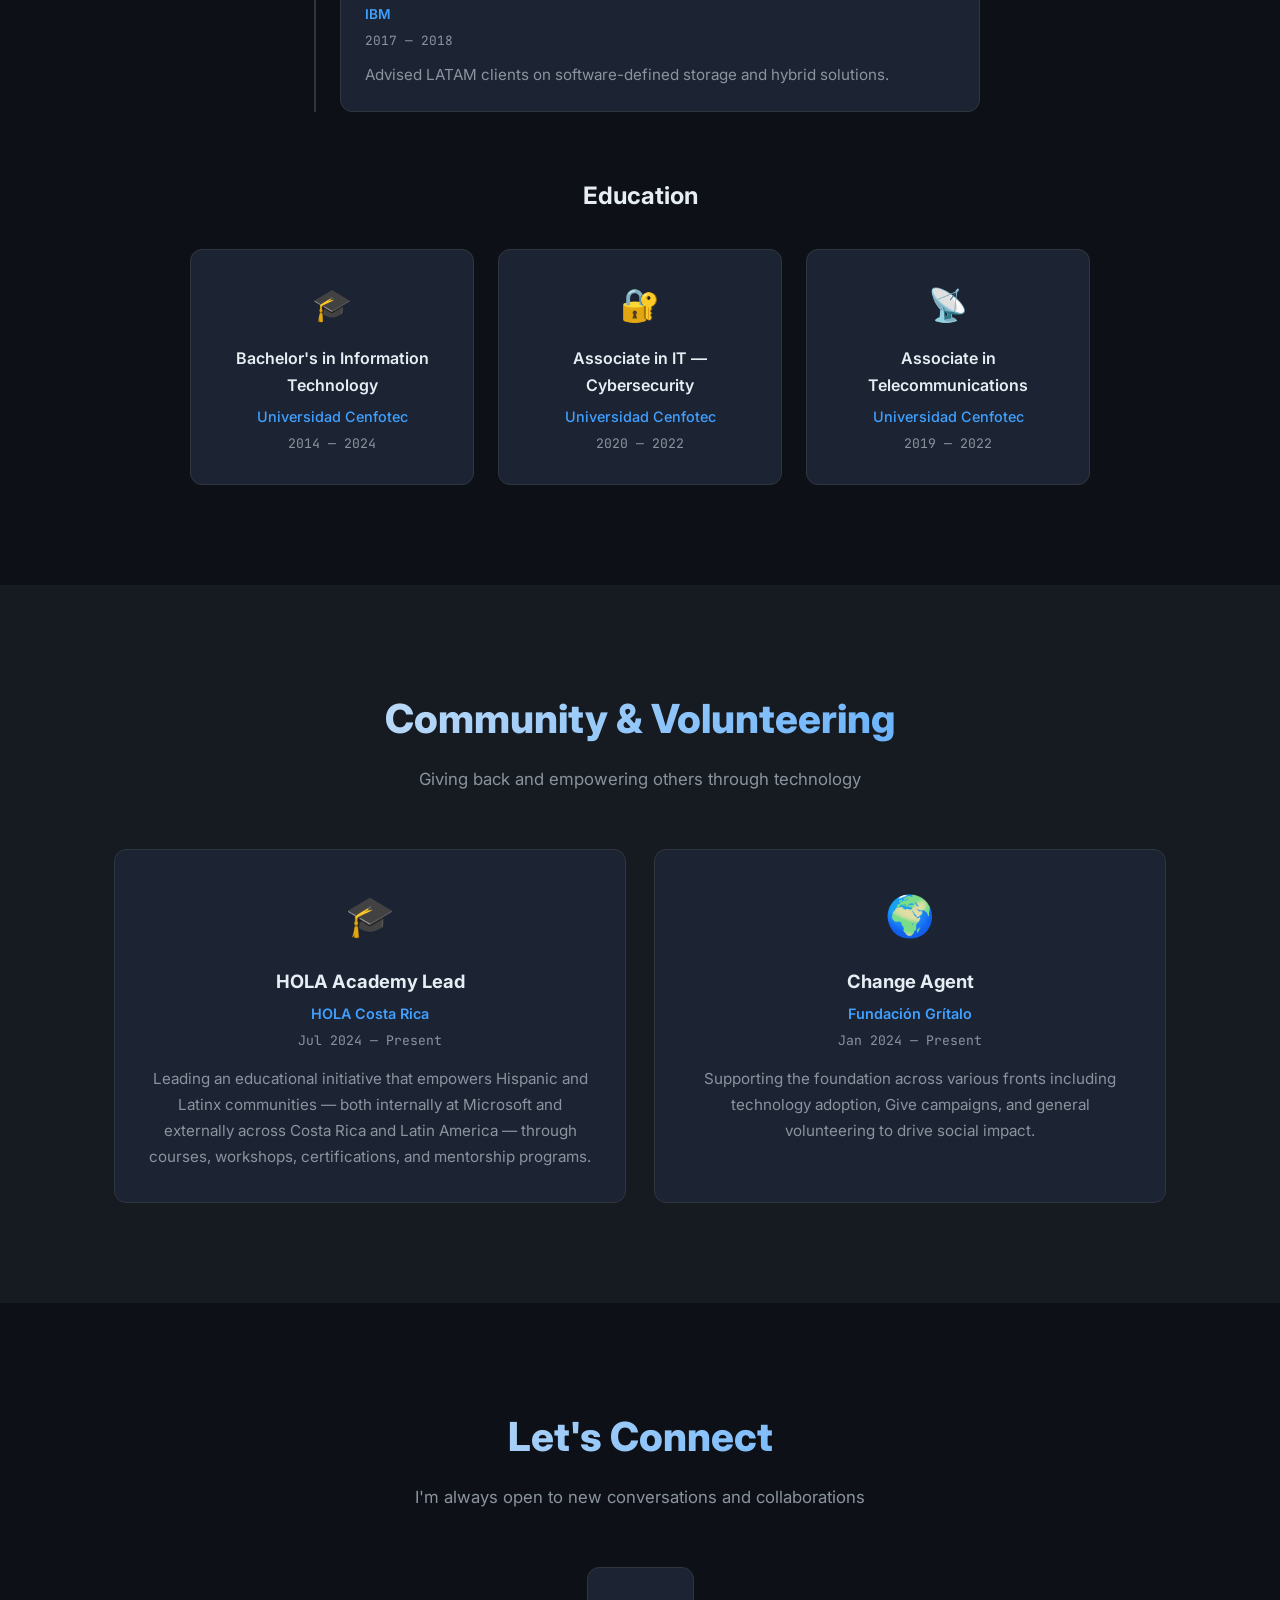
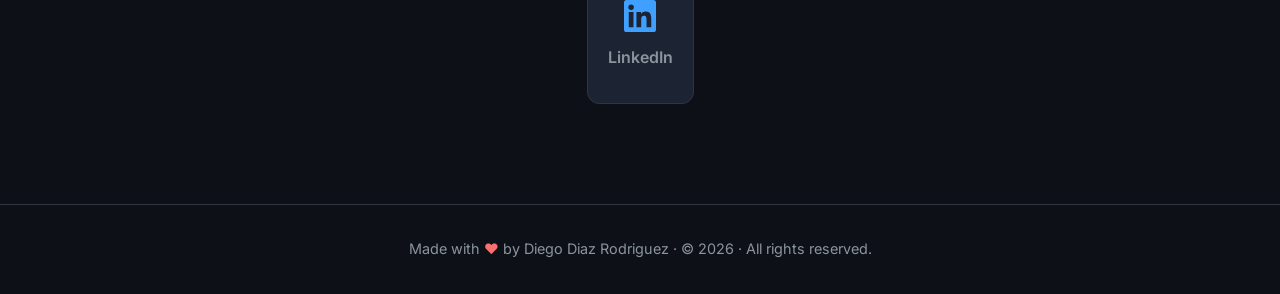
==== commit 376bb28b: "Move Leadership & Soft Skills to full-width card below skills grid Pulls the soft skills category ou" ====
--- a/index.html
+++ b/index.html
@@ -327,22 +327,23 @@
             <span class="skill-tag">Dynamics 365</span>
           </div>
         </div>
-        <div class="skill-category reveal">
-          <div class="skill-category-header">
-            <svg class="skill-icon" viewBox="0 0 24 24" fill="none" stroke="currentColor" stroke-width="2"><path d="M17 21v-2a4 4 0 0 0-4-4H5a4 4 0 0 0-4 4v2"/><circle cx="9" cy="7" r="4"/><path d="M23 21v-2a4 4 0 0 0-3-3.87"/><path d="M16 3.13a4 4 0 0 1 0 7.75"/></svg>
-            <h3 data-i18n="skills.categories.soft">Leadership &amp; Soft Skills</h3>
-          </div>
-          <div class="skill-tags">
-            <span class="skill-tag">Public Speaking</span>
-            <span class="skill-tag">Cross-cultural Comms</span>
-            <span class="skill-tag">Strategic Planning</span>
-            <span class="skill-tag">Collaboration</span>
-            <span class="skill-tag">Active Listening</span>
-            <span class="skill-tag">Situational Fluency</span>
-            <span class="skill-tag">Mentoring</span>
-            <span class="skill-tag">Stakeholder Mgmt</span>
-            <span class="skill-tag">Community Building</span>
-          </div>
+      </div>
+
+      <div class="skill-category skill-category-wide reveal">
+        <div class="skill-category-header">
+          <svg class="skill-icon" viewBox="0 0 24 24" fill="none" stroke="currentColor" stroke-width="2"><path d="M17 21v-2a4 4 0 0 0-4-4H5a4 4 0 0 0-4 4v2"/><circle cx="9" cy="7" r="4"/><path d="M23 21v-2a4 4 0 0 0-3-3.87"/><path d="M16 3.13a4 4 0 0 1 0 7.75"/></svg>
+          <h3 data-i18n="skills.categories.soft">Leadership &amp; Soft Skills</h3>
+        </div>
+        <div class="skill-tags">
+          <span class="skill-tag">Public Speaking</span>
+          <span class="skill-tag">Cross-cultural Comms</span>
+          <span class="skill-tag">Strategic Planning</span>
+          <span class="skill-tag">Collaboration</span>
+          <span class="skill-tag">Active Listening</span>
+          <span class="skill-tag">Situational Fluency</span>
+          <span class="skill-tag">Mentoring</span>
+          <span class="skill-tag">Stakeholder Mgmt</span>
+          <span class="skill-tag">Community Building</span>
         </div>
       </div>
     </div>
--- a/css/style.css
+++ b/css/style.css
@@ -324,6 +324,11 @@
 }
 .skill-tag:hover { border-color: var(--accent-light); color: var(--accent-light); }
 
+/* Full-width soft skills card below the grid */
+.skill-category-wide {
+  margin-top: 24px;
+}
+
 /* ═══════════════ PROJECTS ═══════════════ */
 .projects-grid {
   display: grid; grid-template-columns: repeat(auto-fill, minmax(340px, 1fr));
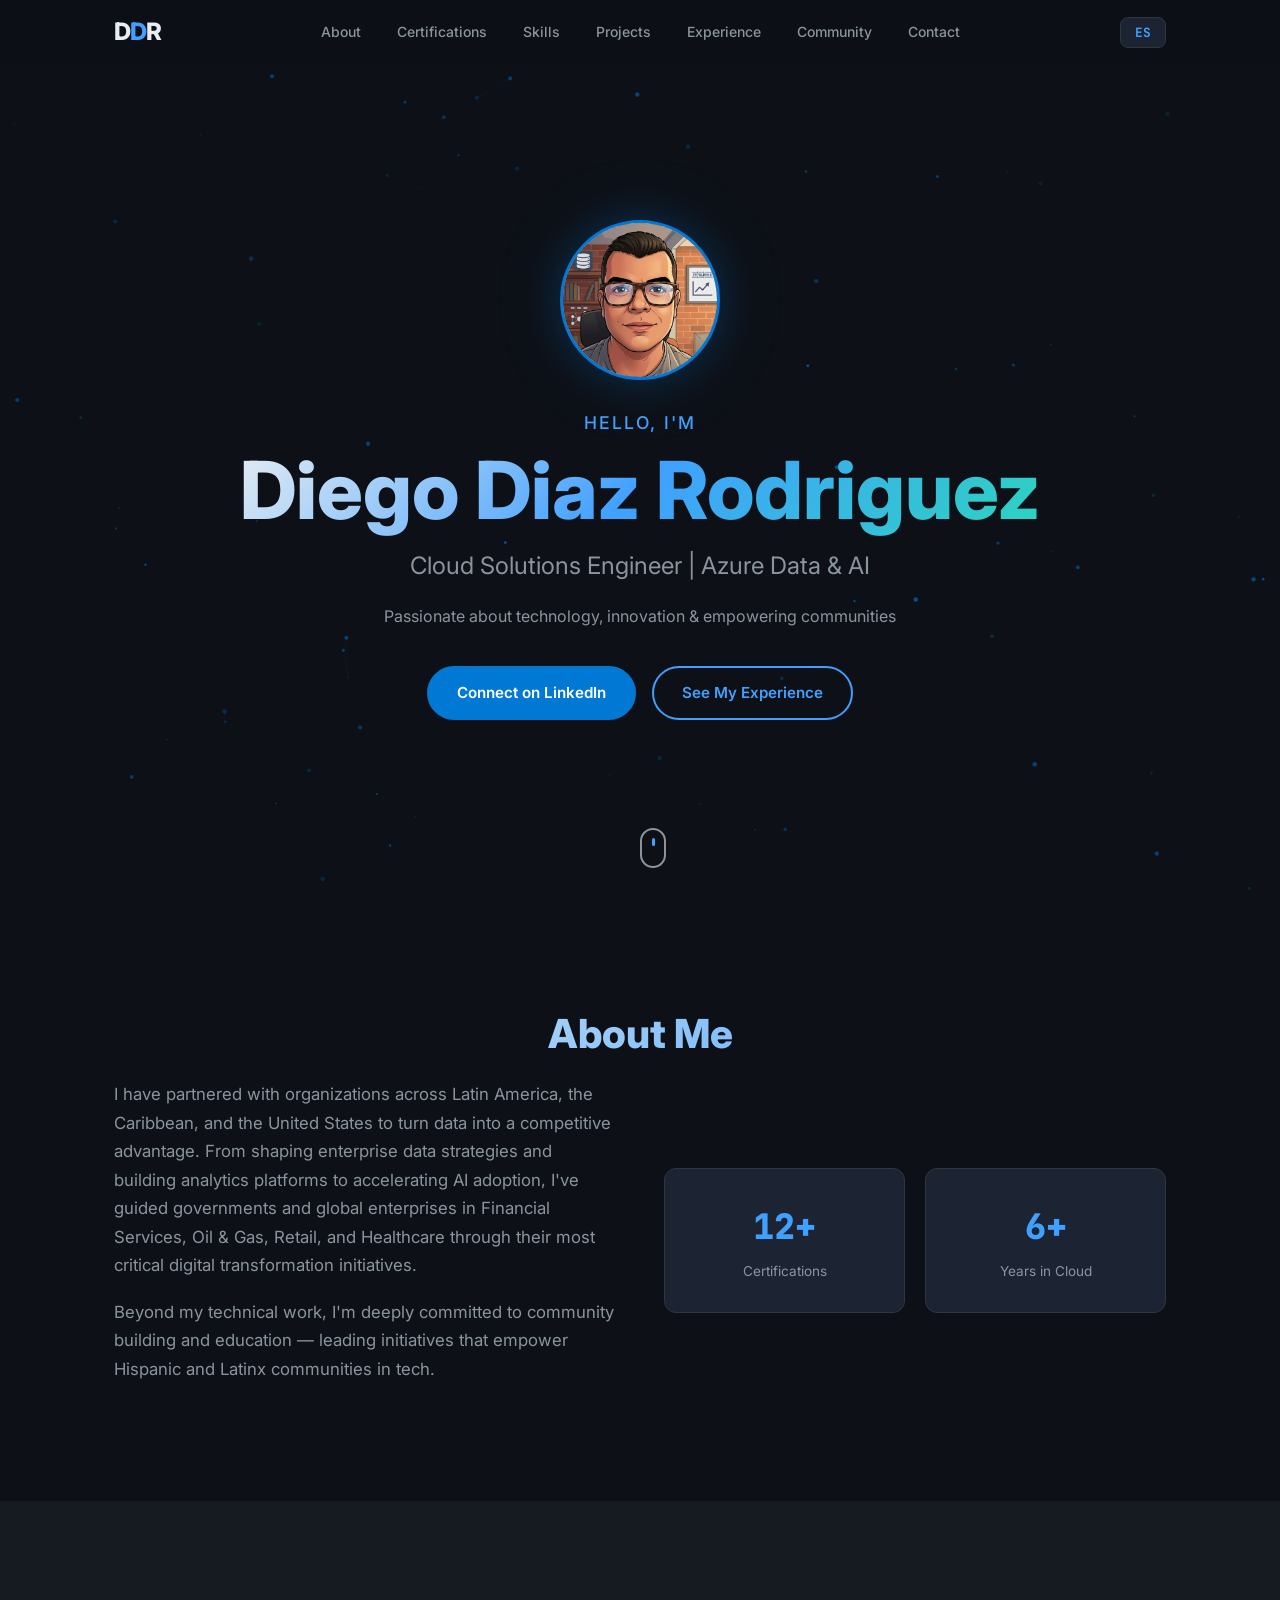
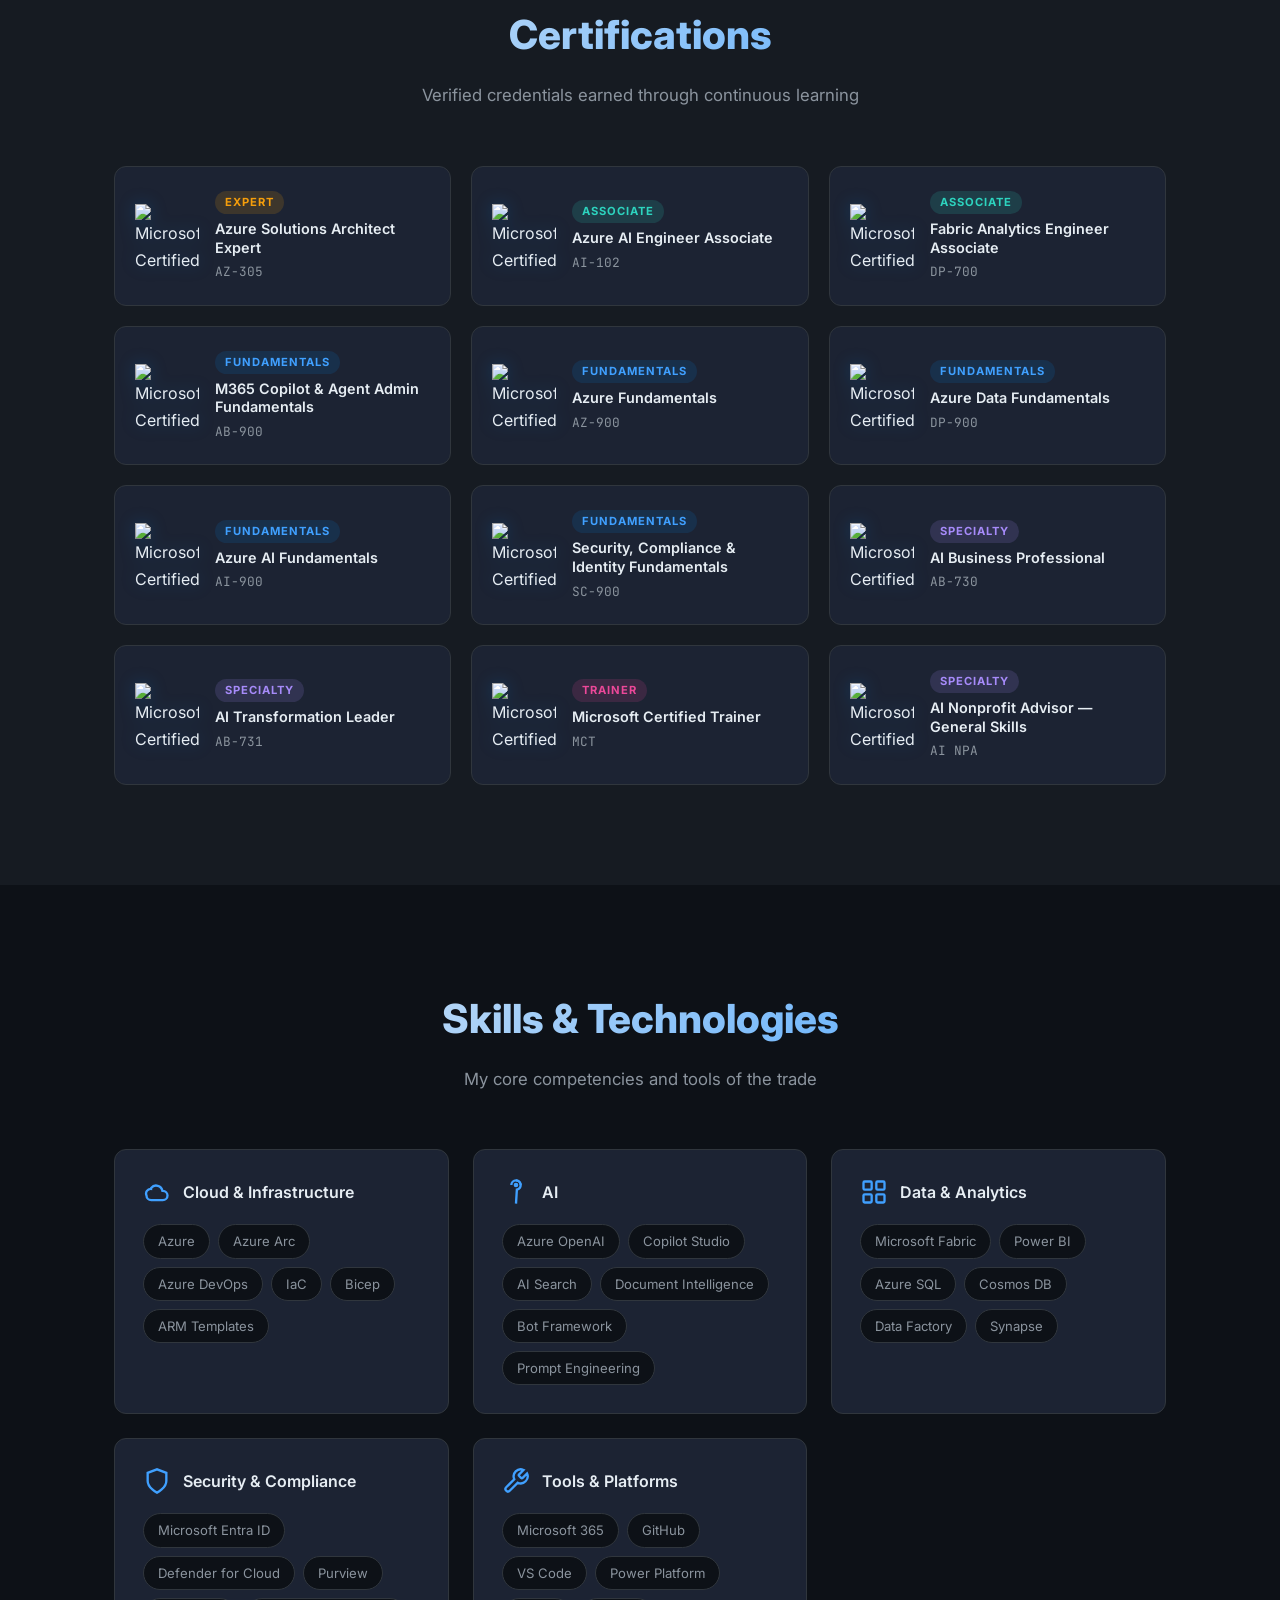
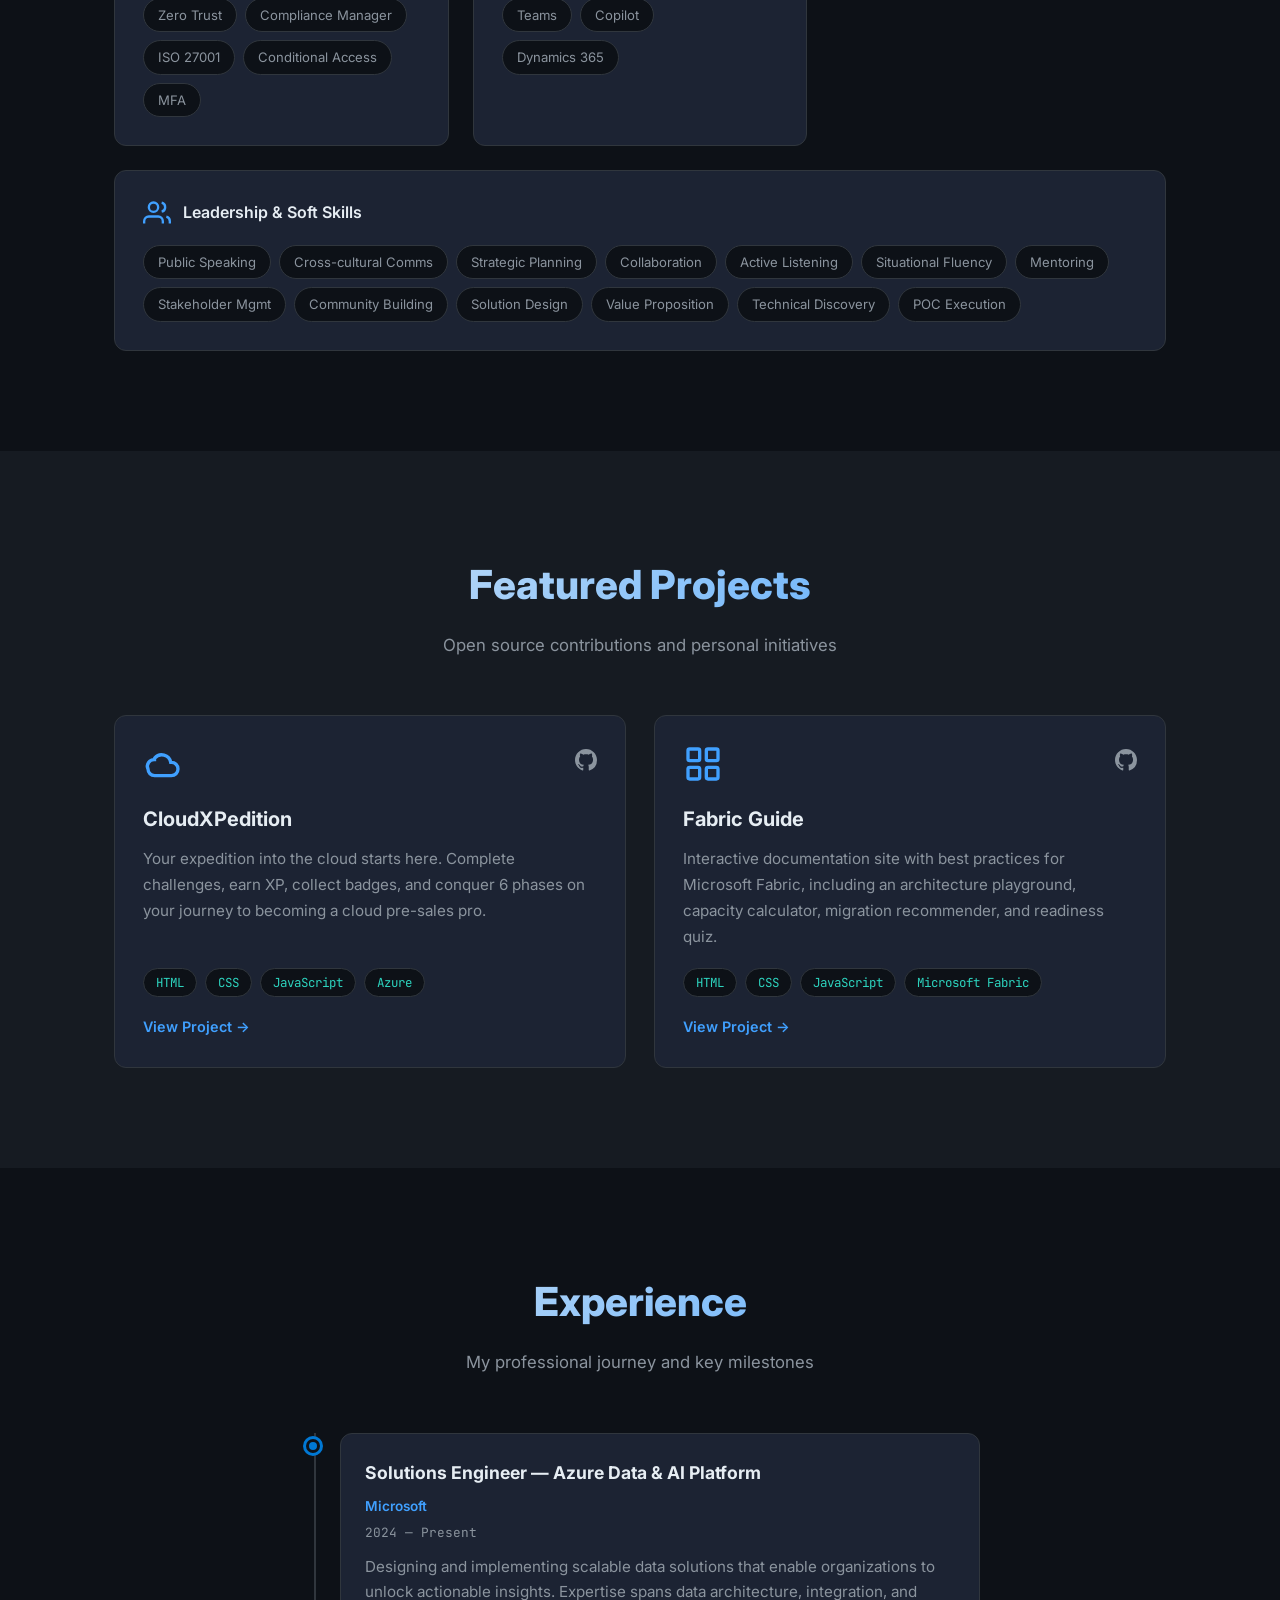
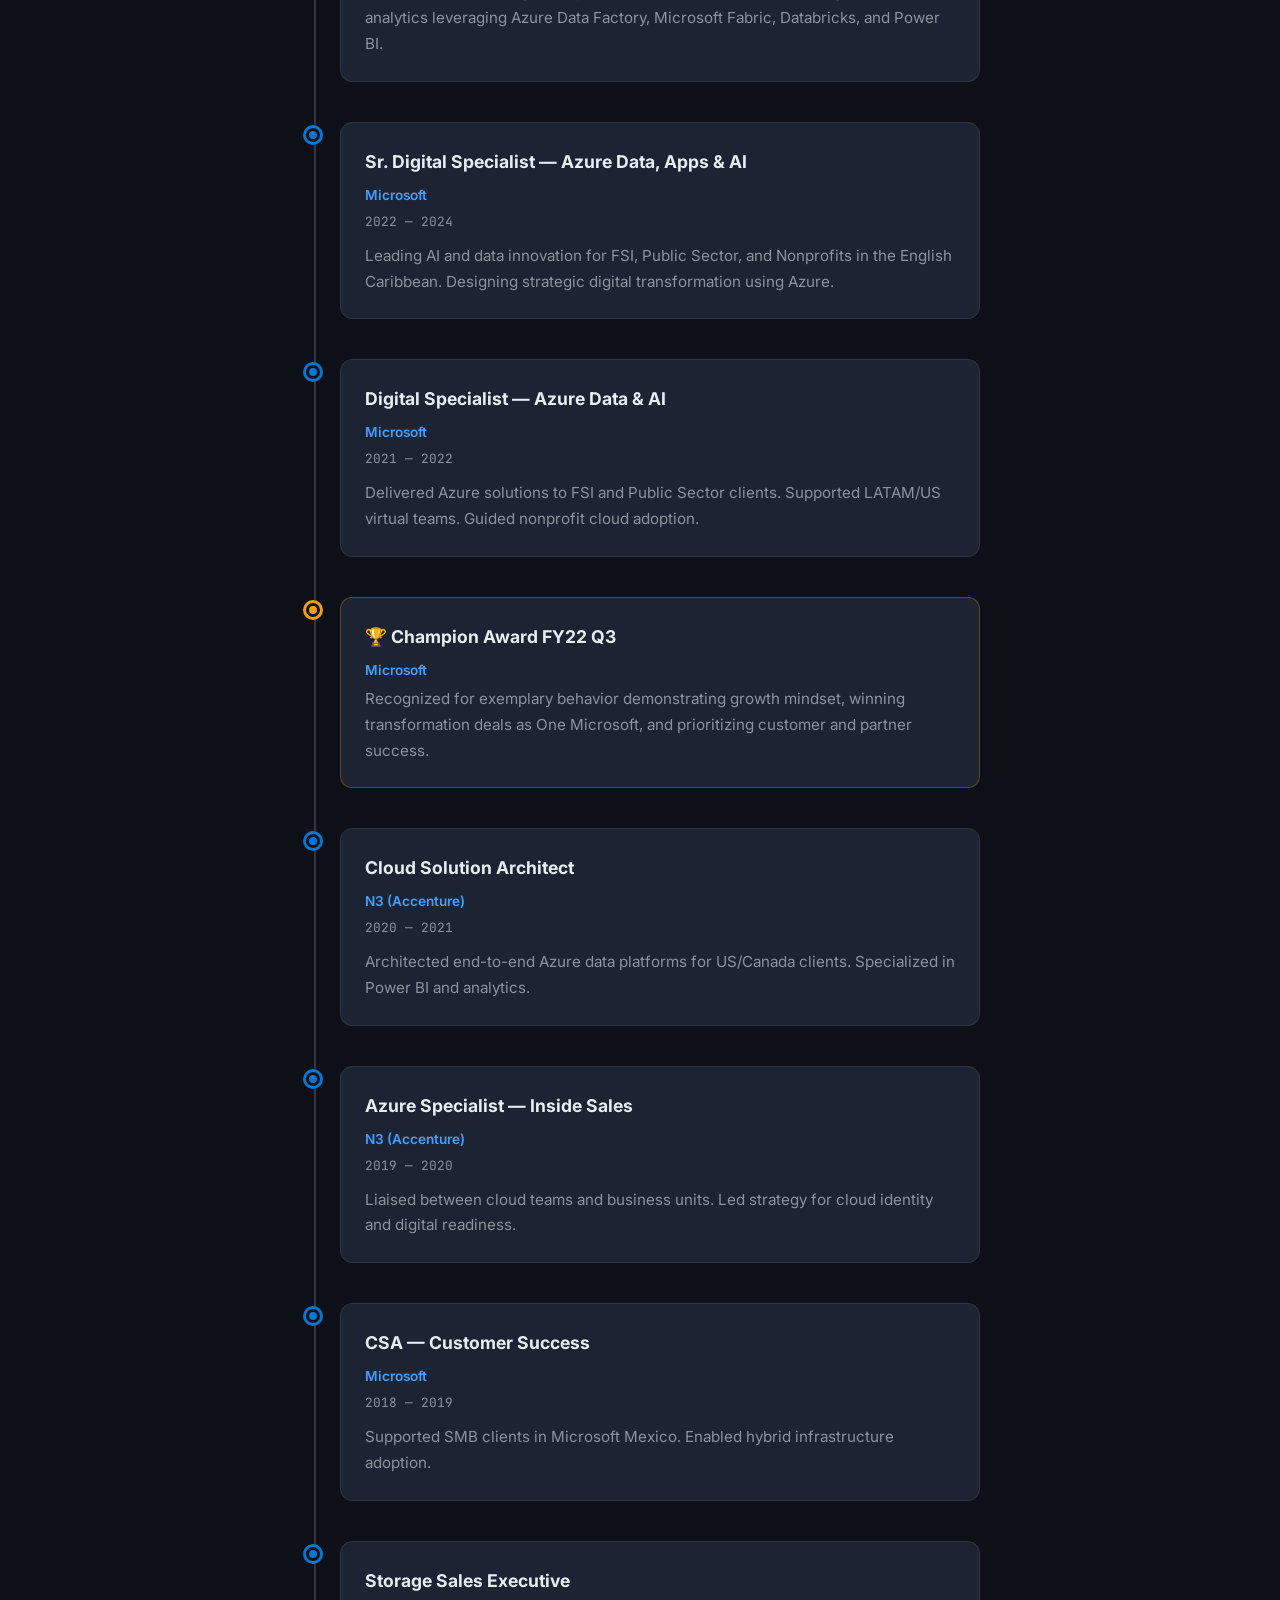
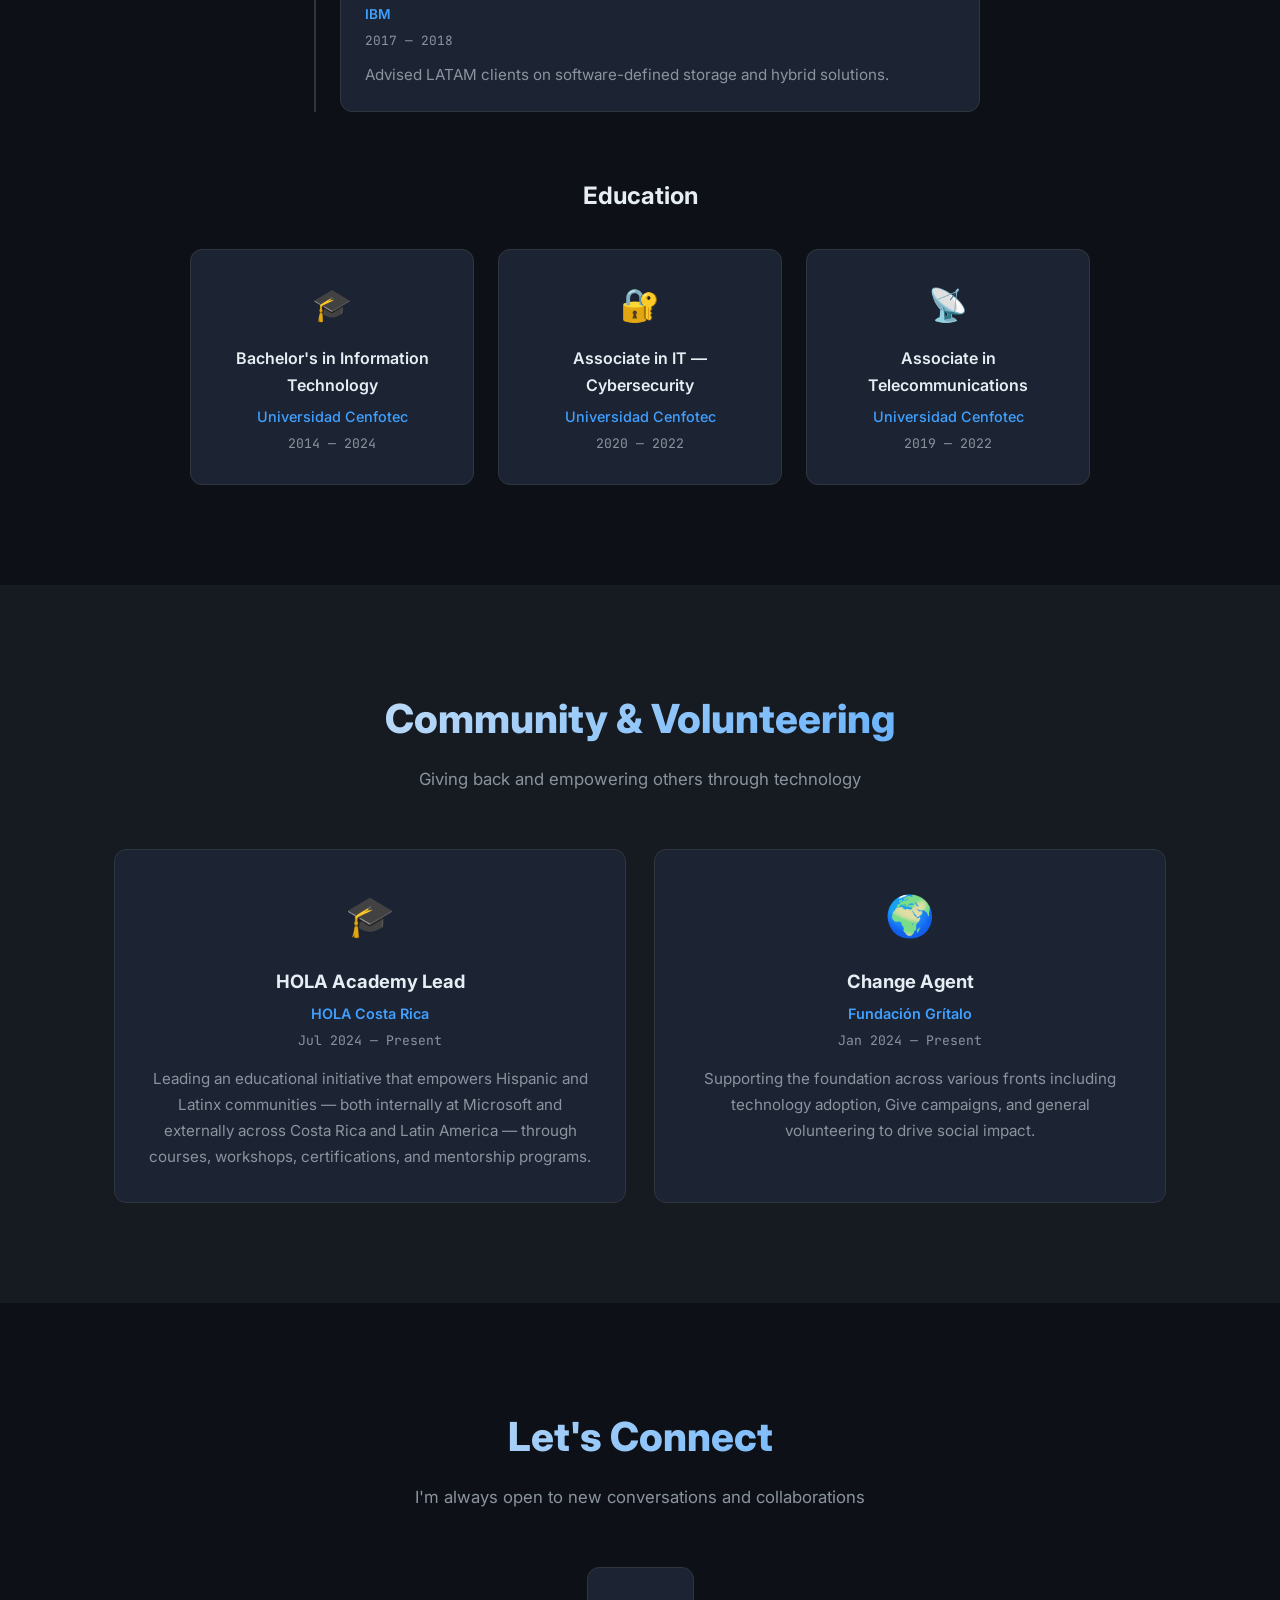
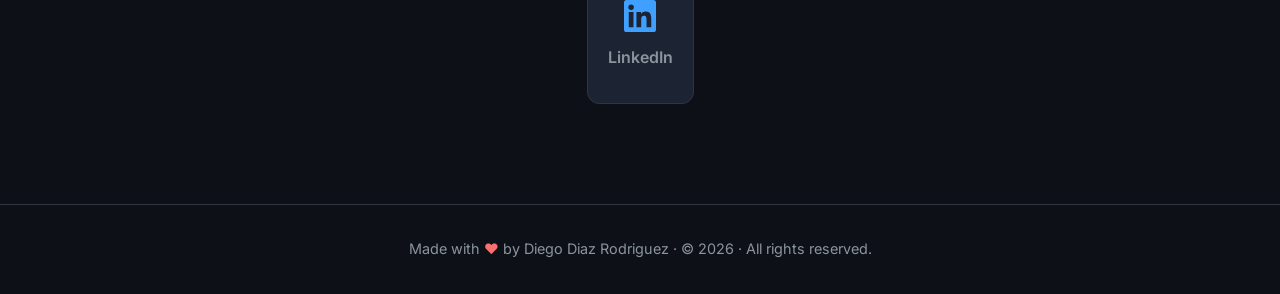
==== commit 5bd6c823: "Add pre-sales skills to Leadership & Soft Skills card New tags: Solution Design, Value Proposition, " ====
--- a/index.html
+++ b/index.html
@@ -344,6 +344,10 @@
           <span class="skill-tag">Mentoring</span>
           <span class="skill-tag">Stakeholder Mgmt</span>
           <span class="skill-tag">Community Building</span>
+          <span class="skill-tag">Solution Design</span>
+          <span class="skill-tag">Value Proposition</span>
+          <span class="skill-tag">Technical Discovery</span>
+          <span class="skill-tag">POC Execution</span>
         </div>
       </div>
     </div>
--- a/css/style.css
+++ b/css/style.css
@@ -299,7 +299,7 @@
 
 /* ═══════════════ SKILLS ═══════════════ */
 .skills-grid {
-  display: grid; grid-template-columns: repeat(auto-fill, minmax(300px, 1fr));
+  display: grid; grid-template-columns: repeat(3, 1fr);
   gap: 24px;
 }
 .skill-category {
@@ -464,6 +464,10 @@
 }
 
 /* ═══════════════ RESPONSIVE ═══════════════ */
+@media (max-width: 1024px) {
+  .skills-grid { grid-template-columns: repeat(2, 1fr); }
+}
+
 @media (max-width: 768px) {
   .nav-links { 
     display: none; flex-direction: column; gap: 0;
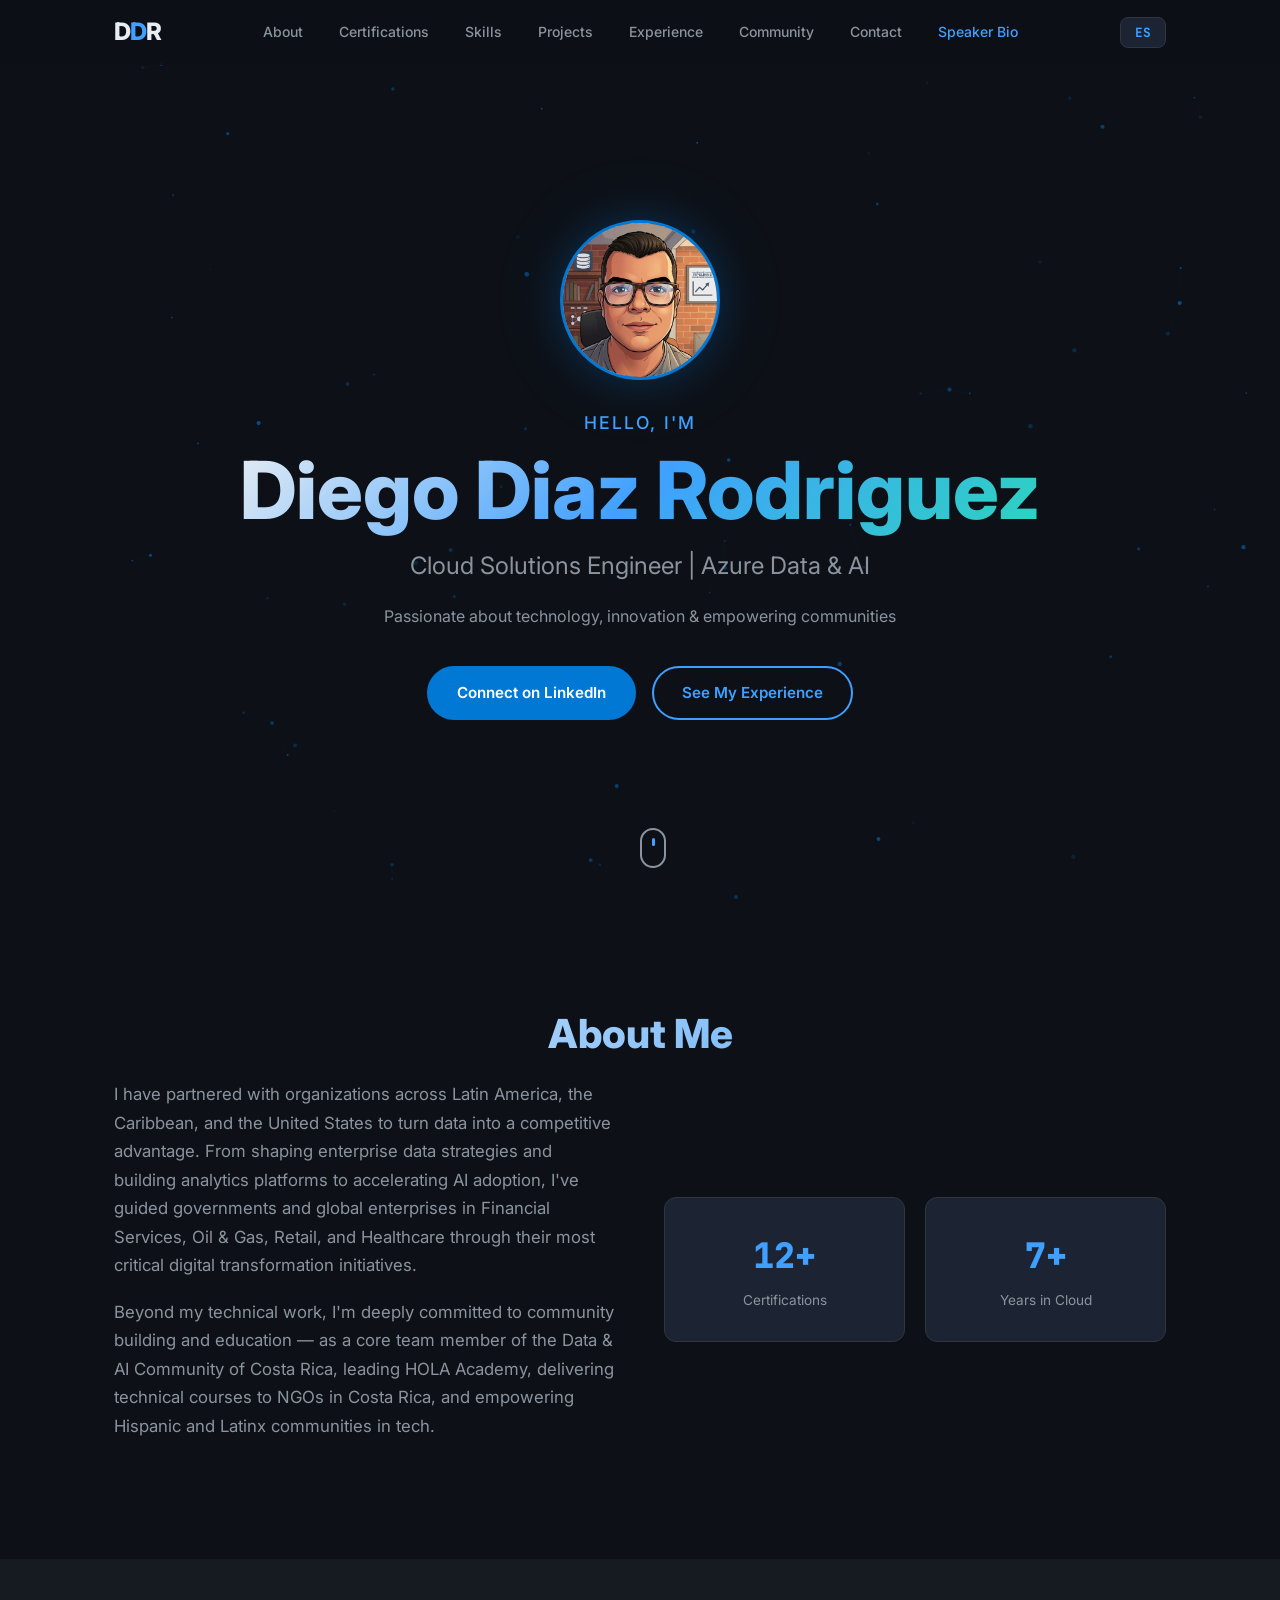
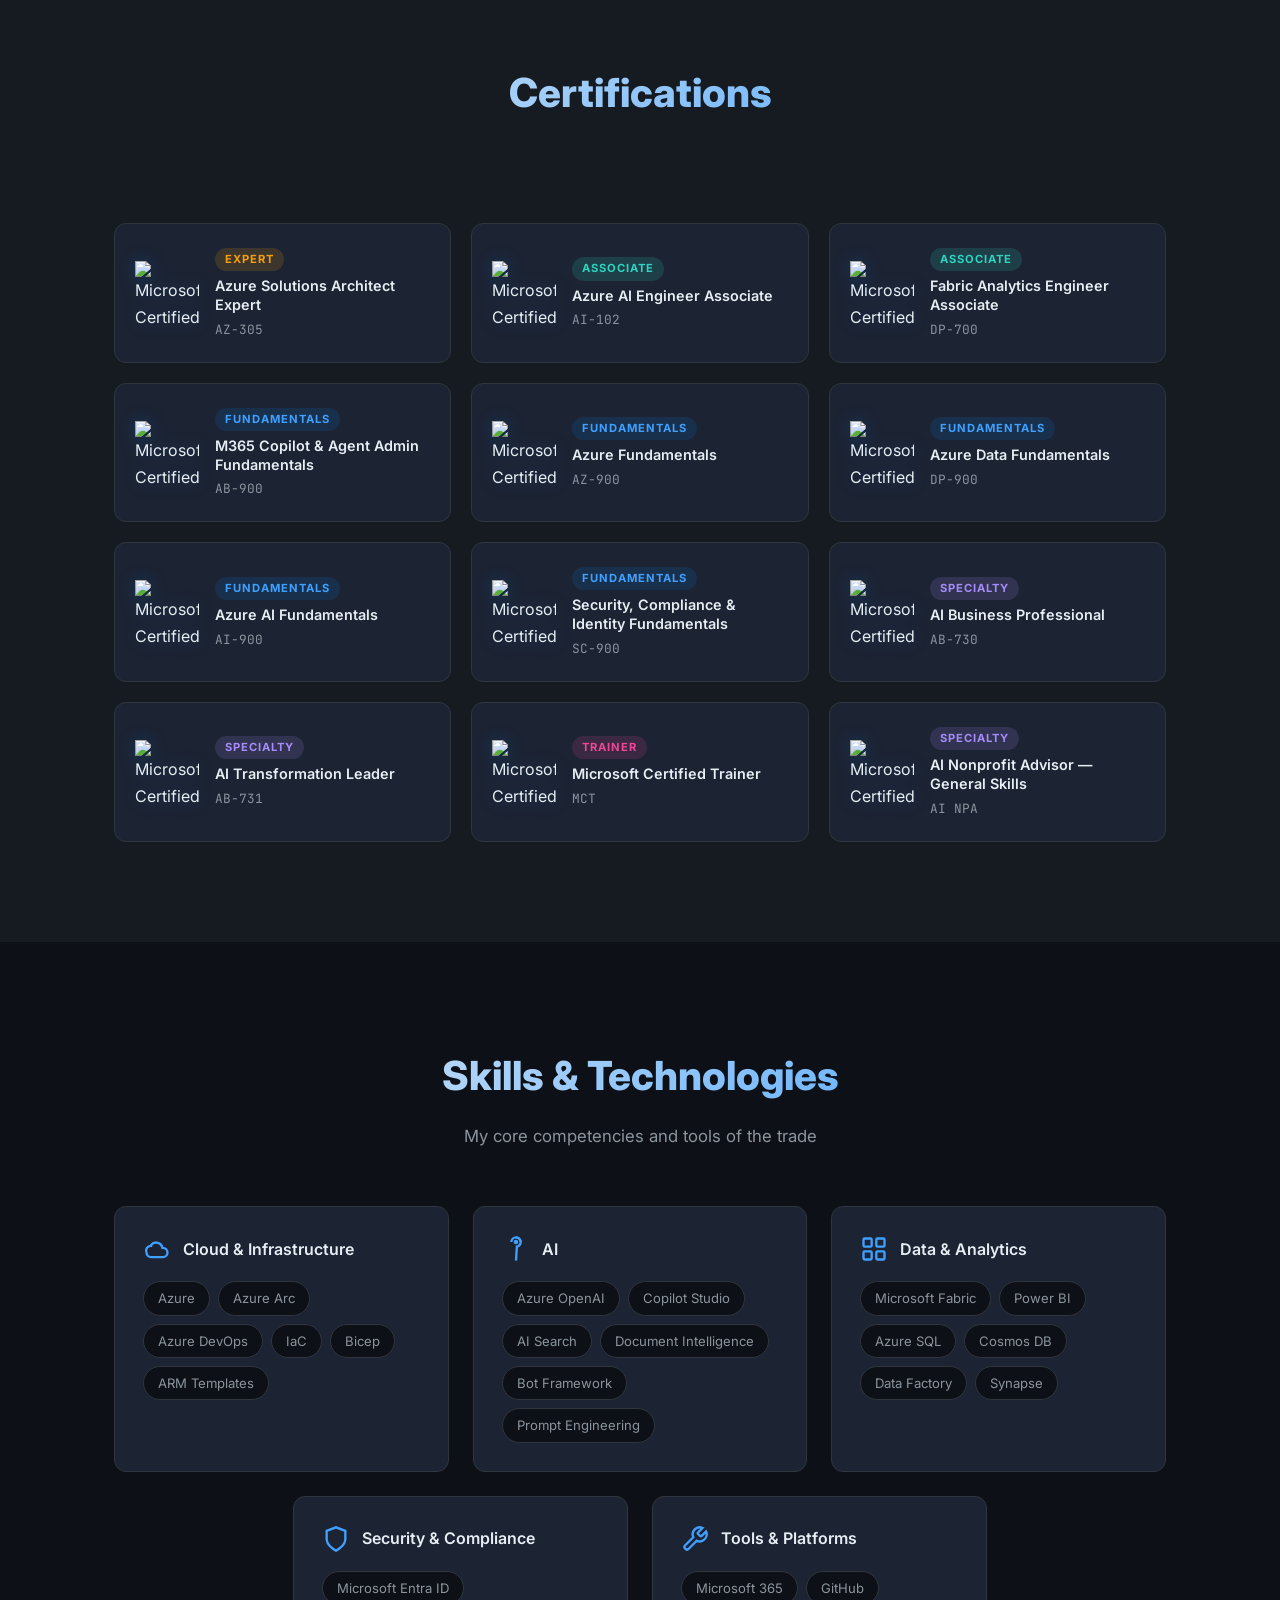
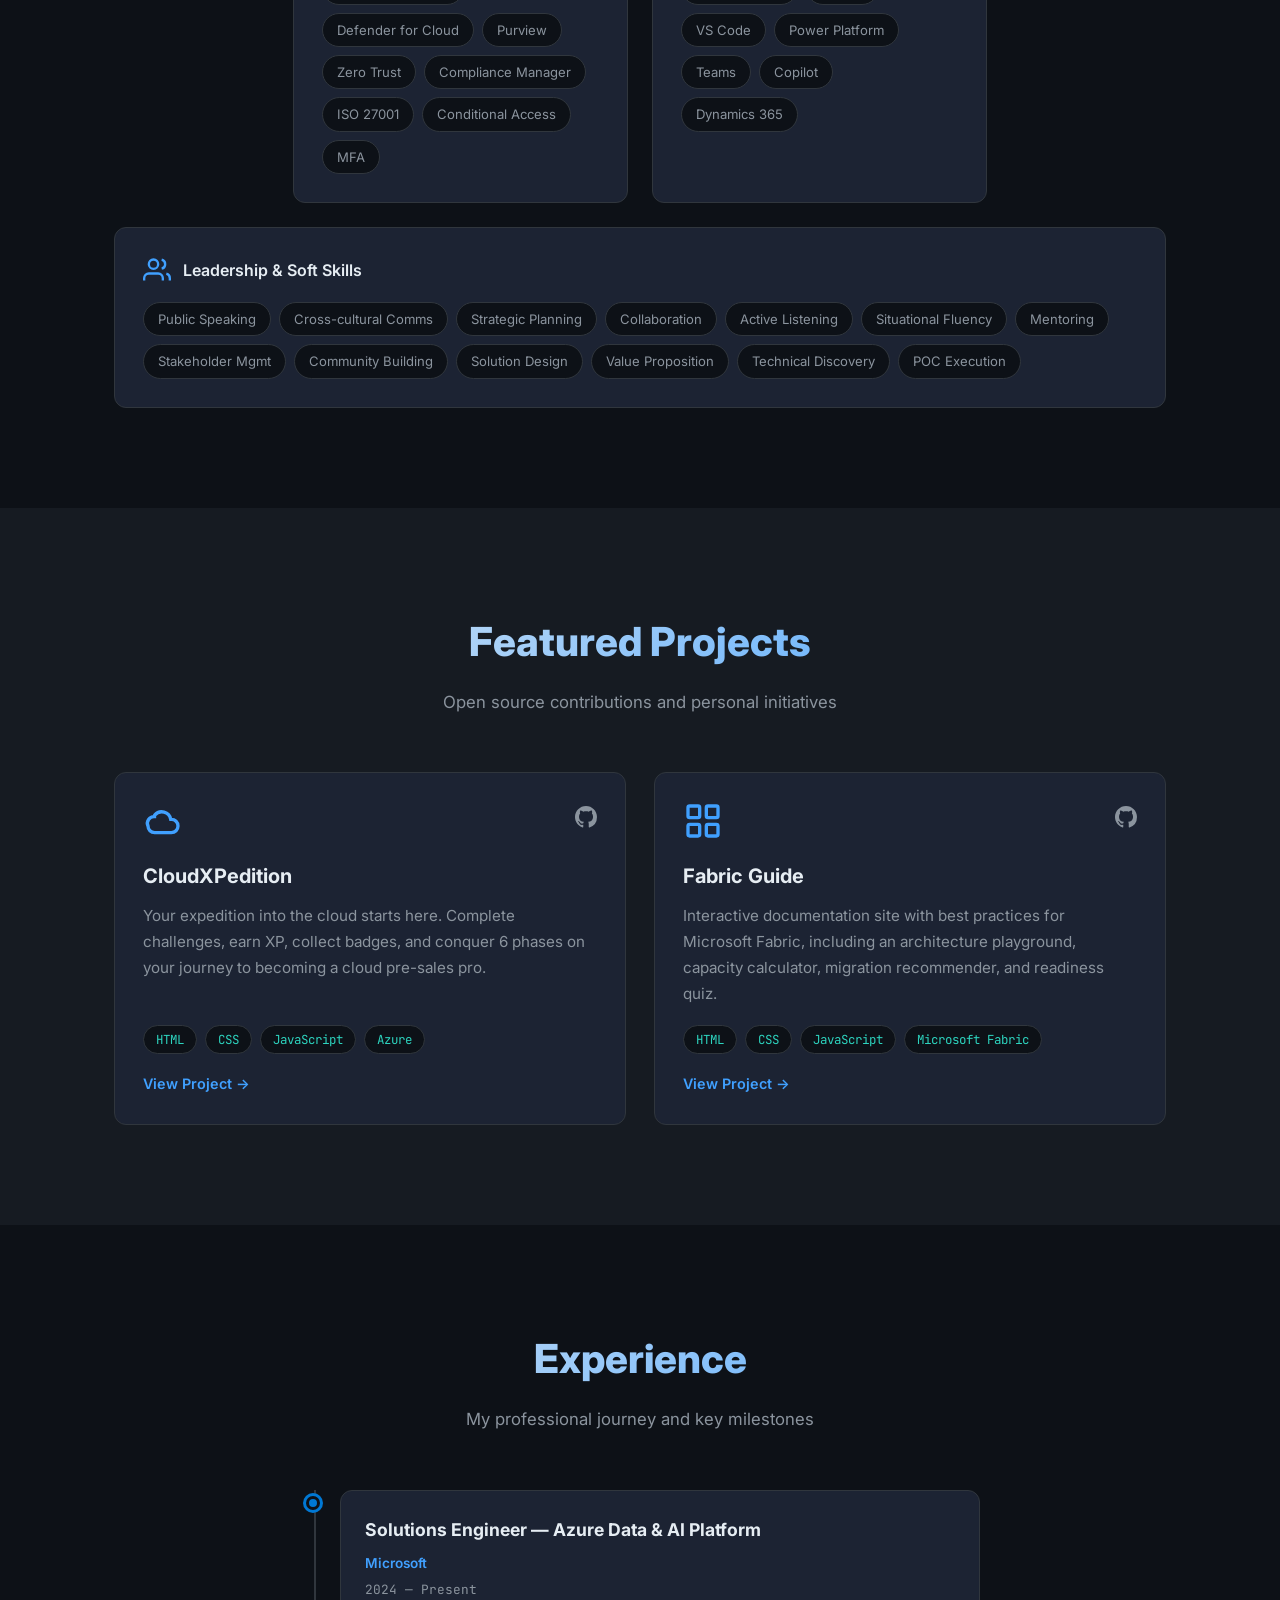
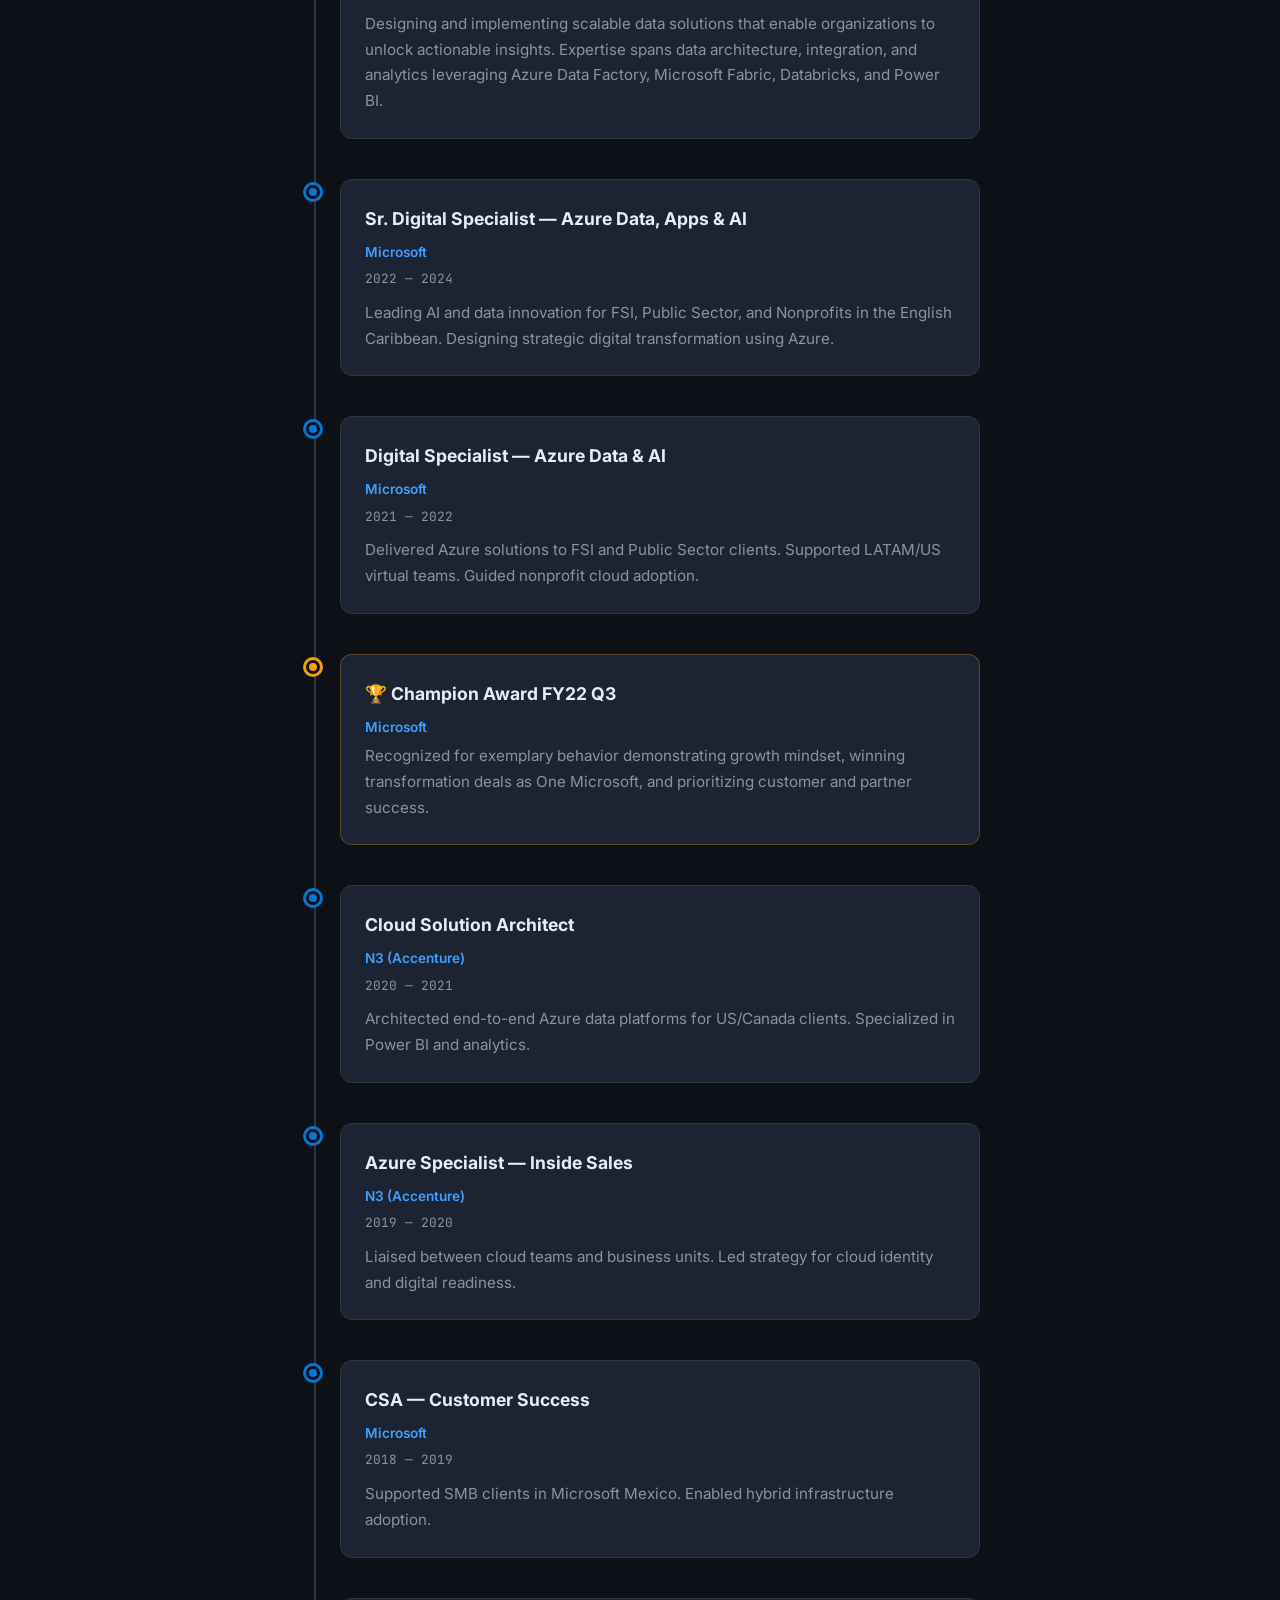
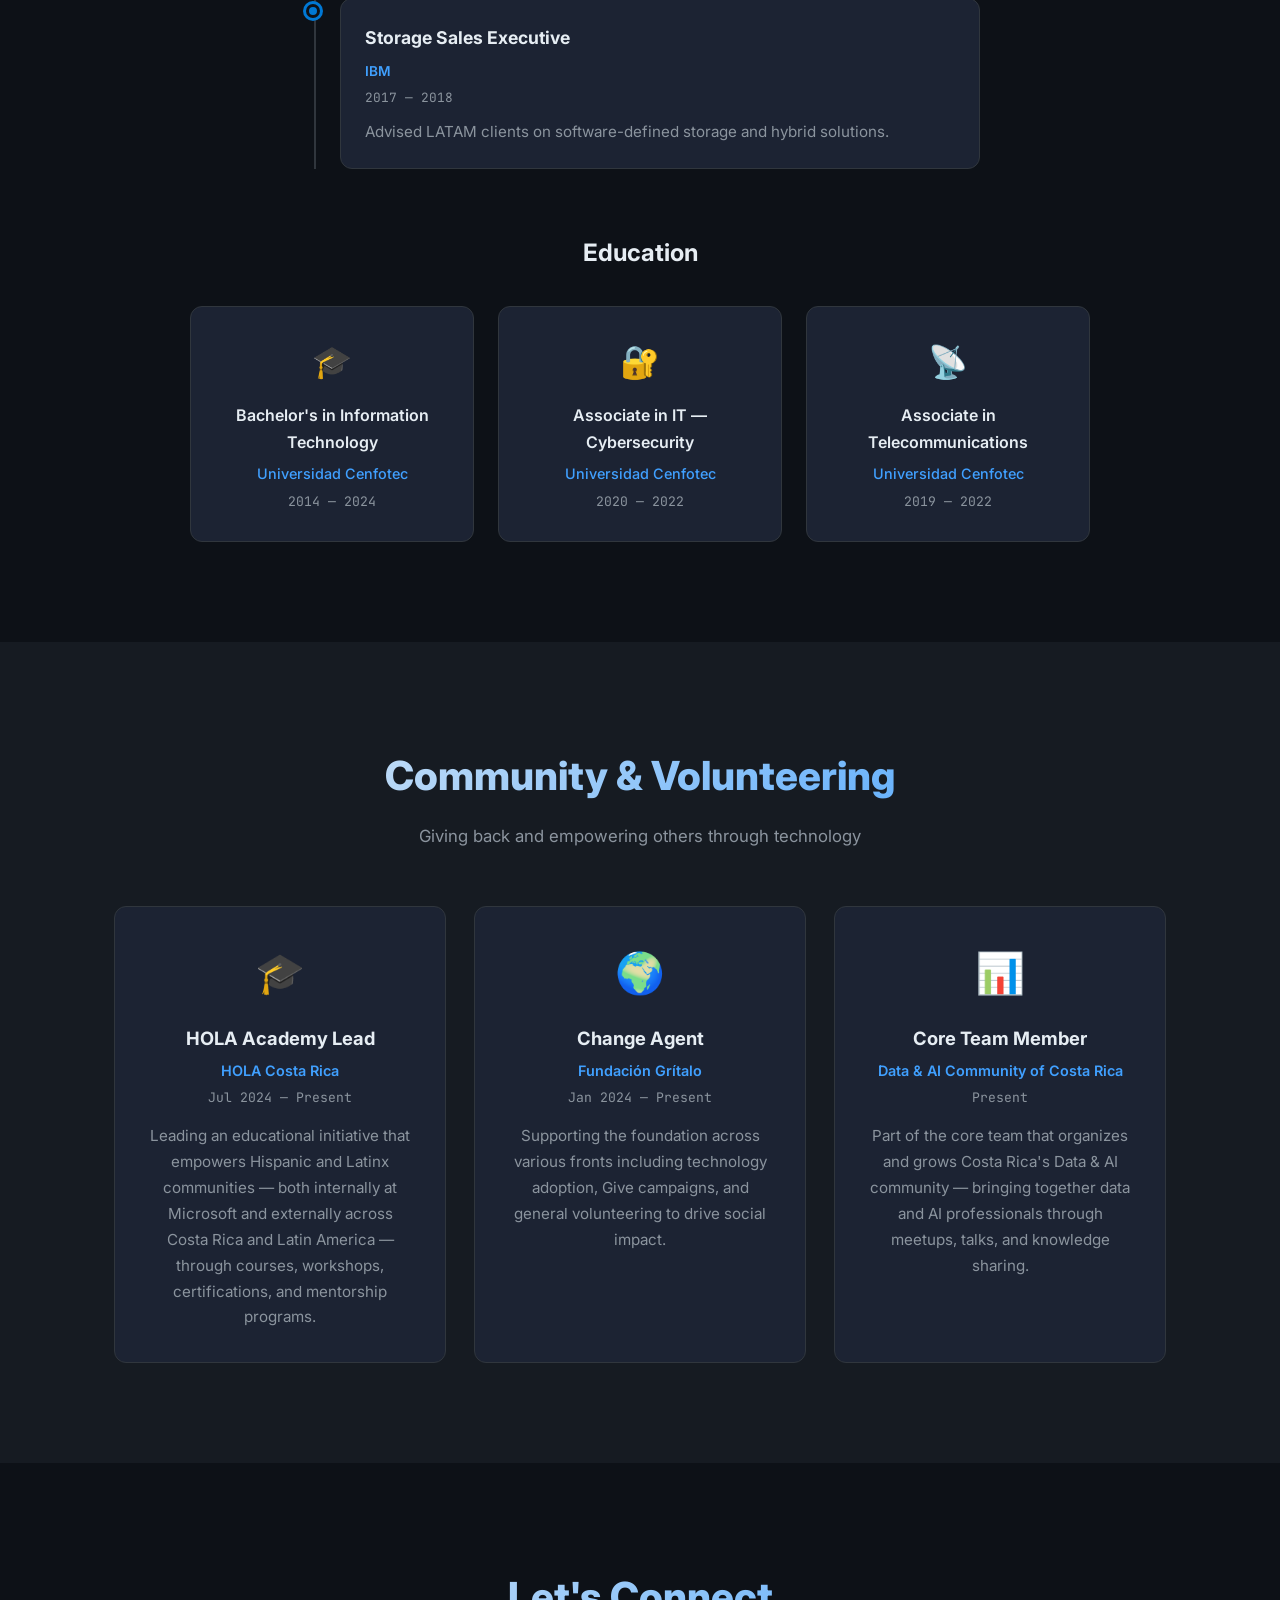
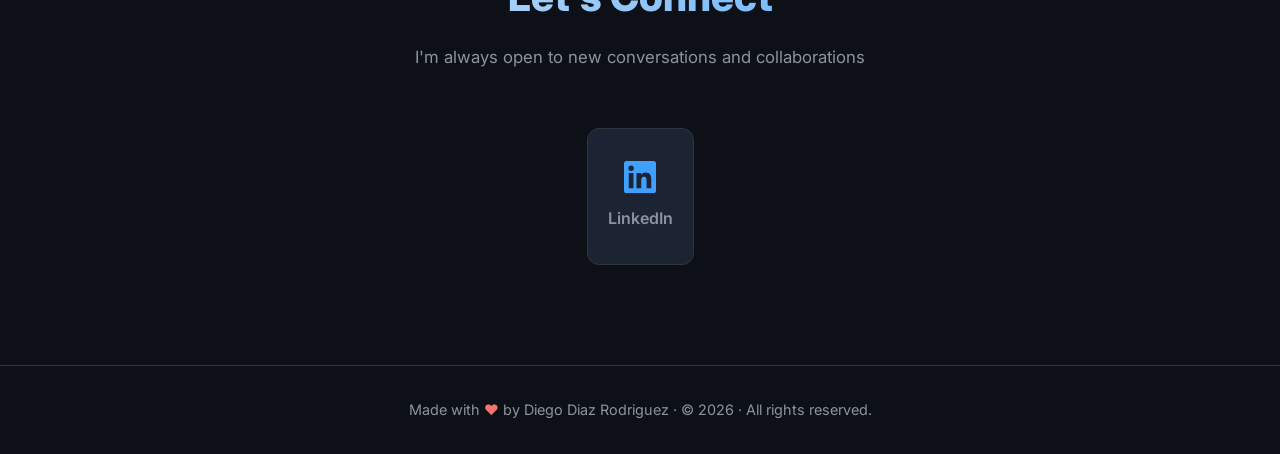
==== commit b1896396: "Update cloud experience to 7+, add Data & AI Community core team, add Speaker Bio page - About: Year" ====
--- a/index.html
+++ b/index.html
@@ -33,6 +33,7 @@
         <li><a href="#experience" data-i18n="nav.experience">Experience</a></li>
         <li><a href="#community" data-i18n="nav.community">Community</a></li>
         <li><a href="#contact" data-i18n="nav.contact">Contact</a></li>
+        <li><a href="bio.html" class="nav-bio" data-i18n="nav.bio">Speaker Bio</a></li>
       </ul>
       <div class="nav-actions">
         <button class="lang-toggle" id="lang-toggle" aria-label="Toggle language">
@@ -76,7 +77,7 @@
       <div class="about-grid">
         <div class="about-text reveal">
           <p data-i18n="about.p1">I have partnered with organizations across Latin America, the Caribbean, and the United States to turn data into a competitive advantage. From shaping enterprise data strategies and building analytics platforms to accelerating AI adoption, I've guided governments and global enterprises in Financial Services, Oil &amp; Gas, Retail, and Healthcare through their most critical digital transformation initiatives.</p>
-          <p data-i18n="about.p2">Beyond my technical work, I'm deeply committed to community building and education — leading initiatives that empower Hispanic and Latinx communities in tech.</p>
+          <p data-i18n="about.p2">Beyond my technical work, I'm deeply committed to community building and education — as a core team member of the Data &amp; AI Community of Costa Rica, leading HOLA Academy, delivering technical courses to NGOs in Costa Rica, and empowering Hispanic and Latinx communities in tech.</p>
         </div>
         <div class="about-highlights reveal">
           <div class="highlight-card">
@@ -84,7 +85,7 @@
             <span class="highlight-label" data-i18n="about.highlight1_label">Certifications</span>
           </div>
           <div class="highlight-card">
-            <span class="highlight-number" data-i18n="about.highlight2_number">6+</span>
+            <span class="highlight-number" data-i18n="about.highlight2_number">7+</span>
             <span class="highlight-label" data-i18n="about.highlight2_label">Years in Cloud</span>
           </div>
         </div>
@@ -530,6 +531,14 @@
           <span class="community-org" data-i18n="community.role2_org">Fundación Grítalo</span>
           <span class="community-period" data-i18n="community.role2_period">Jan 2024 — Present</span>
           <p data-i18n="community.role2_desc">Supporting the foundation across various fronts including technology adoption, Give campaigns, and general volunteering to drive social impact.</p>
+        </div>
+
+        <div class="community-card reveal">
+          <div class="community-icon">📊</div>
+          <h3 data-i18n="community.role3_title">Core Team Member</h3>
+          <span class="community-org" data-i18n="community.role3_org">Data &amp; AI Community of Costa Rica</span>
+          <span class="community-period" data-i18n="community.role3_period">Present</span>
+          <p data-i18n="community.role3_desc">Part of the core team that organizes and grows Costa Rica's Data &amp; AI community — bringing together data and AI professionals through meetups, talks, and knowledge sharing.</p>
         </div>
       </div>
     </div>
--- a/css/style.css
+++ b/css/style.css
@@ -299,8 +299,12 @@
 
 /* ═══════════════ SKILLS ═══════════════ */
 .skills-grid {
-  display: grid; grid-template-columns: repeat(3, 1fr);
-  gap: 24px;
+  display: flex; flex-wrap: wrap; gap: 24px;
+  justify-content: center;
+}
+.skills-grid > .skill-category {
+  flex: 0 1 calc((100% - 48px) / 3);
+  min-width: 280px;
 }
 .skill-category {
   background: var(--surface); border: 1px solid var(--border);
@@ -420,7 +424,7 @@
 
 /* ═══════════════ COMMUNITY ═══════════════ */
 .community-grid {
-  display: grid; grid-template-columns: repeat(auto-fill, minmax(340px, 1fr));
+  display: grid; grid-template-columns: repeat(auto-fit, minmax(300px, 1fr));
   gap: 28px;
 }
 .community-card {
@@ -465,7 +469,7 @@
 
 /* ═══════════════ RESPONSIVE ═══════════════ */
 @media (max-width: 1024px) {
-  .skills-grid { grid-template-columns: repeat(2, 1fr); }
+  .skills-grid > .skill-category { flex: 0 1 calc((100% - 24px) / 2); }
 }
 
 @media (max-width: 768px) {
@@ -481,7 +485,7 @@
   .about-grid { grid-template-columns: 1fr; gap: 32px; }
   .about-highlights { justify-content: center; }
   .certs-grid { grid-template-columns: 1fr; }
-  .skills-grid { grid-template-columns: 1fr; }
+  .skills-grid > .skill-category { flex: 1 1 100%; }
   .projects-grid { grid-template-columns: 1fr; }
   .community-grid { grid-template-columns: 1fr; }
   .contact-links { flex-direction: column; align-items: center; }
@@ -502,3 +506,111 @@
   html { scroll-behavior: auto; }
   .reveal { opacity: 1; transform: none; }
 }
+
+/* ═══════════════ SPEAKER BIO PAGE ═══════════════ */
+.nav-bio { color: var(--accent-light) !important; }
+.bio-section { padding-top: 120px; }
+.bio-section .section-heading, .bio-section .section-subtitle { text-align: center; }
+.btn-sm { padding: 8px 18px; font-size: 0.85rem; }
+
+.bio-slide-toolbar { display: flex; justify-content: flex-end; margin-bottom: 14px; }
+
+/* 16:9 slide — sizes scale with the slide's own width (container query units) */
+.bio-slide {
+  container-type: inline-size;
+  aspect-ratio: 16 / 9; width: 100%;
+  border-radius: var(--radius); overflow: hidden;
+  border: 1px solid var(--border);
+  background:
+    radial-gradient(circle at 12% 20%, rgba(0, 120, 212, 0.35), transparent 45%),
+    radial-gradient(circle at 90% 90%, rgba(45, 212, 191, 0.18), transparent 40%),
+    linear-gradient(135deg, #0d1117 0%, #111a2b 100%);
+  box-shadow: 0 16px 48px rgba(0, 0, 0, 0.45);
+}
+.bio-slide-inner {
+  display: grid; grid-template-columns: 38% 1fr; height: 100%;
+  padding: 5cqw; gap: 4.5cqw; align-items: center;
+}
+.bio-slide-left { display: flex; flex-direction: column; align-items: center; gap: 3cqw; }
+.bio-slide-avatar {
+  width: 20cqw; height: 20cqw; border-radius: 50%; overflow: hidden;
+  border: 0.4cqw solid var(--accent); box-shadow: 0 0 4cqw var(--accent-glow);
+}
+.bio-slide-avatar img { width: 100%; height: 100%; object-fit: cover; }
+.bio-slide-stats { display: grid; grid-template-columns: 1fr 1fr; gap: 1.2cqw; width: 100%; }
+.bio-stat {
+  background: rgba(28, 35, 51, 0.75); border: 1px solid var(--border);
+  border-radius: 1cqw; padding: 1.2cqw 0.8cqw; text-align: center;
+}
+.bio-stat-number { display: block; font-family: var(--mono); font-weight: 800; font-size: 2.6cqw; color: var(--accent-light); line-height: 1.2; }
+.bio-stat-label { display: block; font-size: 1.15cqw; color: var(--text-muted); line-height: 1.3; }
+.bio-slide-label {
+  display: inline-block; font-family: var(--mono); font-size: 1.4cqw; letter-spacing: 0.15em;
+  text-transform: uppercase; color: var(--teal); margin-bottom: 1cqw;
+}
+.bio-slide-name { font-size: 4.6cqw; font-weight: 800; line-height: 1.1; margin-bottom: 0.8cqw; }
+.bio-slide-title { font-size: 1.9cqw; color: var(--accent-light); font-weight: 600; margin-bottom: 2.6cqw; line-height: 1.35; }
+.bio-slide-points { display: flex; flex-direction: column; gap: 1.4cqw; }
+.bio-slide-points li {
+  position: relative; padding-left: 2.6cqw;
+  font-size: 1.75cqw; line-height: 1.45; color: var(--text);
+}
+.bio-slide-points li::before {
+  content: ""; position: absolute; left: 0; top: 0.65em;
+  width: 1cqw; height: 1cqw; border-radius: 50%; background: var(--accent);
+}
+.bio-slide-footer {
+  display: flex; gap: 2.4cqw; margin-top: 3cqw;
+  font-family: var(--mono); font-size: 1.2cqw; color: var(--text-muted);
+}
+
+/* Full-screen presentation mode */
+.bio-slide:fullscreen {
+  width: 100vw; height: 100vh; aspect-ratio: auto; border: 0; border-radius: 0;
+  display: flex; align-items: center; justify-content: center;
+}
+.bio-slide:fullscreen .bio-slide-inner { width: min(100vw, 177.78vh); height: min(100vh, 56.25vw); }
+.bio-slide:fullscreen { container-type: normal; }
+.bio-slide:fullscreen .bio-slide-inner { container-type: inline-size; }
+
+.bio-topics { justify-content: center; margin-bottom: 48px; }
+.bio-section .section-subheading { text-align: center; margin-top: 56px; }
+
+.bio-texts { display: grid; grid-template-columns: 1fr 1fr; gap: 24px; }
+.bio-text-card {
+  background: var(--surface); border: 1px solid var(--border);
+  border-radius: var(--radius); padding: 28px;
+}
+.bio-text-card header { display: flex; justify-content: space-between; align-items: flex-start; gap: 16px; margin-bottom: 14px; }
+.bio-text-card h3 { font-size: 1.1rem; }
+.bio-text-hint { font-size: 0.8rem; color: var(--text-muted); font-family: var(--mono); }
+.bio-text-card p { color: var(--text-muted); font-size: 0.98rem; }
+.bio-copy {
+  flex-shrink: 0; cursor: pointer; font: inherit; font-size: 0.85rem; font-weight: 600;
+  padding: 6px 16px; border-radius: 50px;
+  background: transparent; color: var(--accent-light); border: 1px solid var(--accent);
+  transition: all var(--transition);
+}
+.bio-copy:hover { background: var(--accent); color: #fff; }
+.bio-copy.copied { background: var(--green); border-color: var(--green); color: #0d1117; }
+.bio-back { text-align: center; margin-top: 48px; }
+
+@media (max-width: 768px) {
+  .bio-texts { grid-template-columns: 1fr; }
+  .bio-slide-toolbar { justify-content: center; }
+  /* Stack the slide on phones so text stays readable */
+  .bio-slide:not(:fullscreen) { aspect-ratio: auto; }
+  .bio-slide:not(:fullscreen) .bio-slide-inner { grid-template-columns: 1fr; padding: 8cqw 6cqw; gap: 6cqw; text-align: center; }
+  .bio-slide:not(:fullscreen) .bio-slide-avatar { width: 38cqw; height: 38cqw; }
+  .bio-slide:not(:fullscreen) .bio-stat-number { font-size: 6.5cqw; }
+  .bio-slide:not(:fullscreen) .bio-stat-label { font-size: 3.2cqw; }
+  .bio-slide:not(:fullscreen) .bio-stat { padding: 3cqw 2cqw; border-radius: 2.5cqw; }
+  .bio-slide:not(:fullscreen) .bio-slide-stats { gap: 3cqw; }
+  .bio-slide:not(:fullscreen) .bio-slide-label { font-size: 3.4cqw; }
+  .bio-slide:not(:fullscreen) .bio-slide-name { font-size: 9cqw; }
+  .bio-slide:not(:fullscreen) .bio-slide-title { font-size: 4.4cqw; }
+  .bio-slide:not(:fullscreen) .bio-slide-points { text-align: left; gap: 3cqw; }
+  .bio-slide:not(:fullscreen) .bio-slide-points li { font-size: 4.2cqw; padding-left: 5.5cqw; }
+  .bio-slide:not(:fullscreen) .bio-slide-points li::before { width: 2.2cqw; height: 2.2cqw; }
+  .bio-slide:not(:fullscreen) .bio-slide-footer { flex-direction: column; gap: 1cqw; font-size: 3.2cqw; margin-top: 5cqw; }
+}
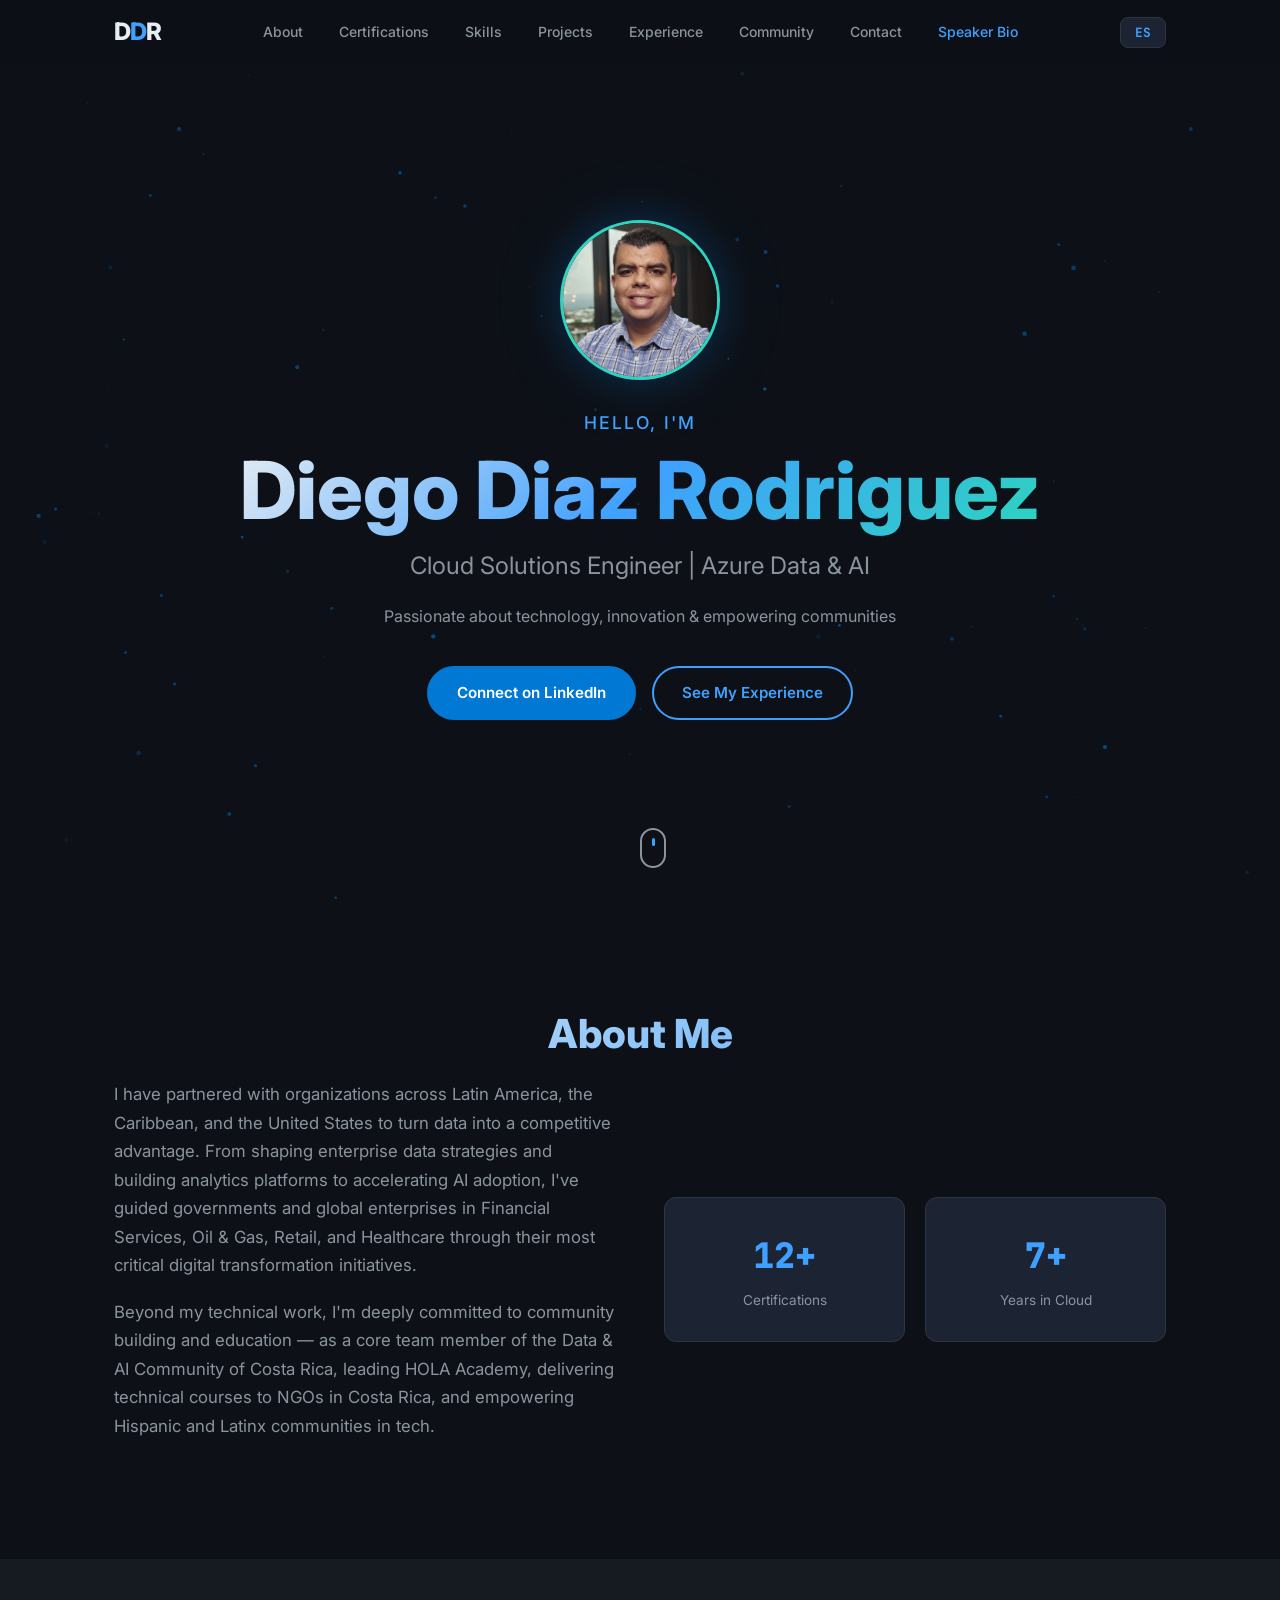
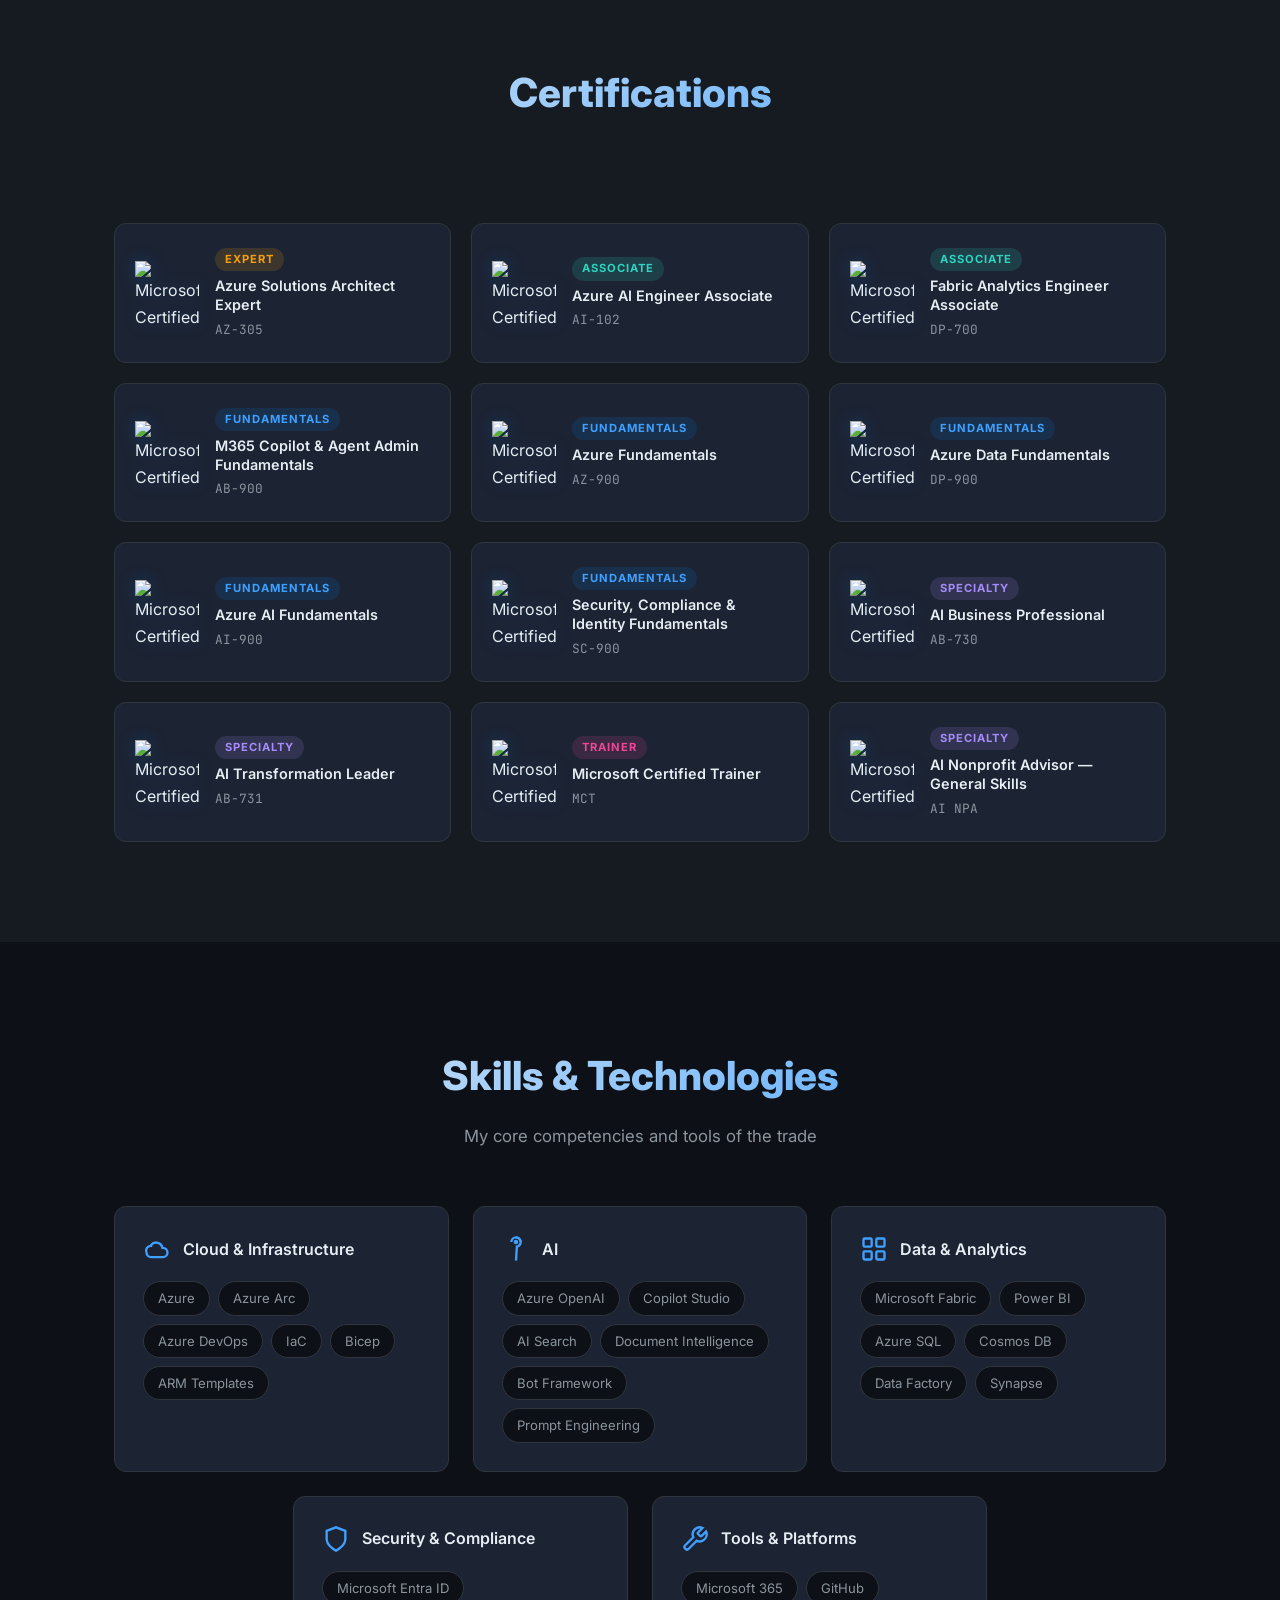
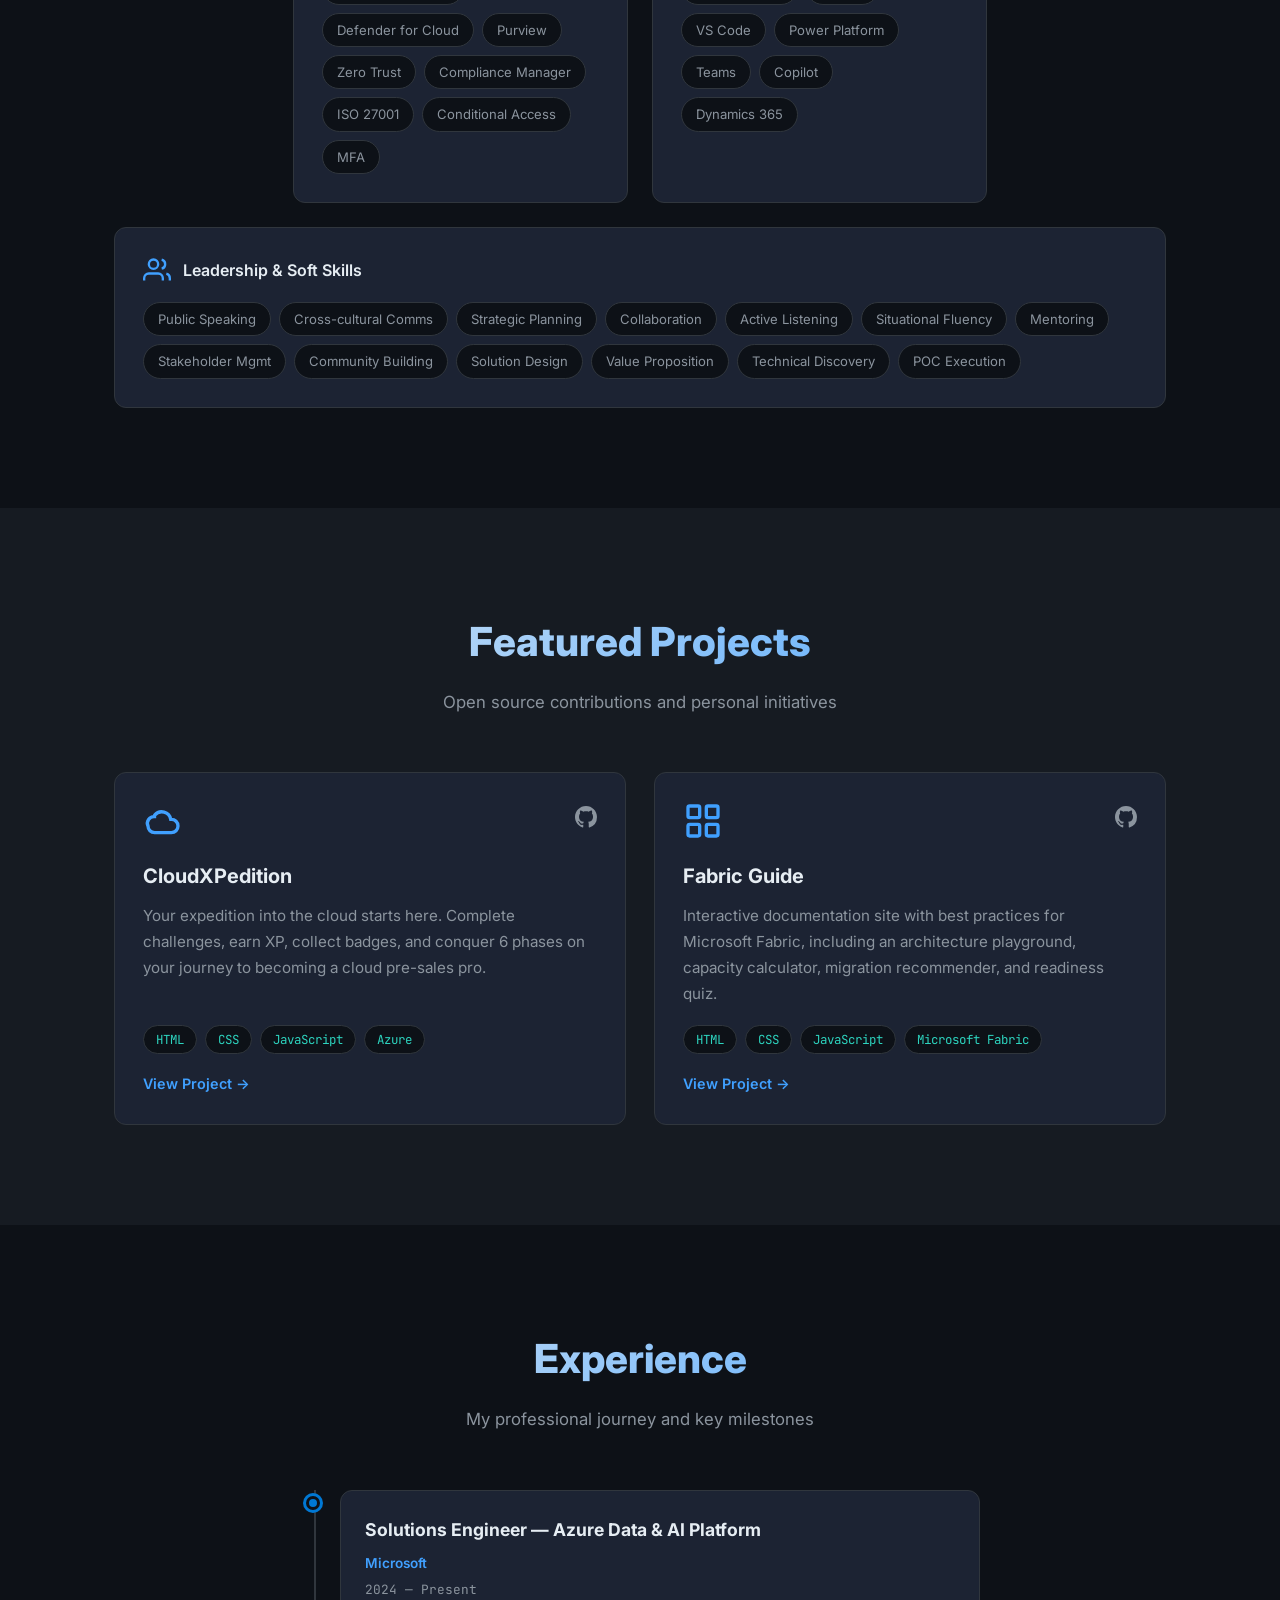
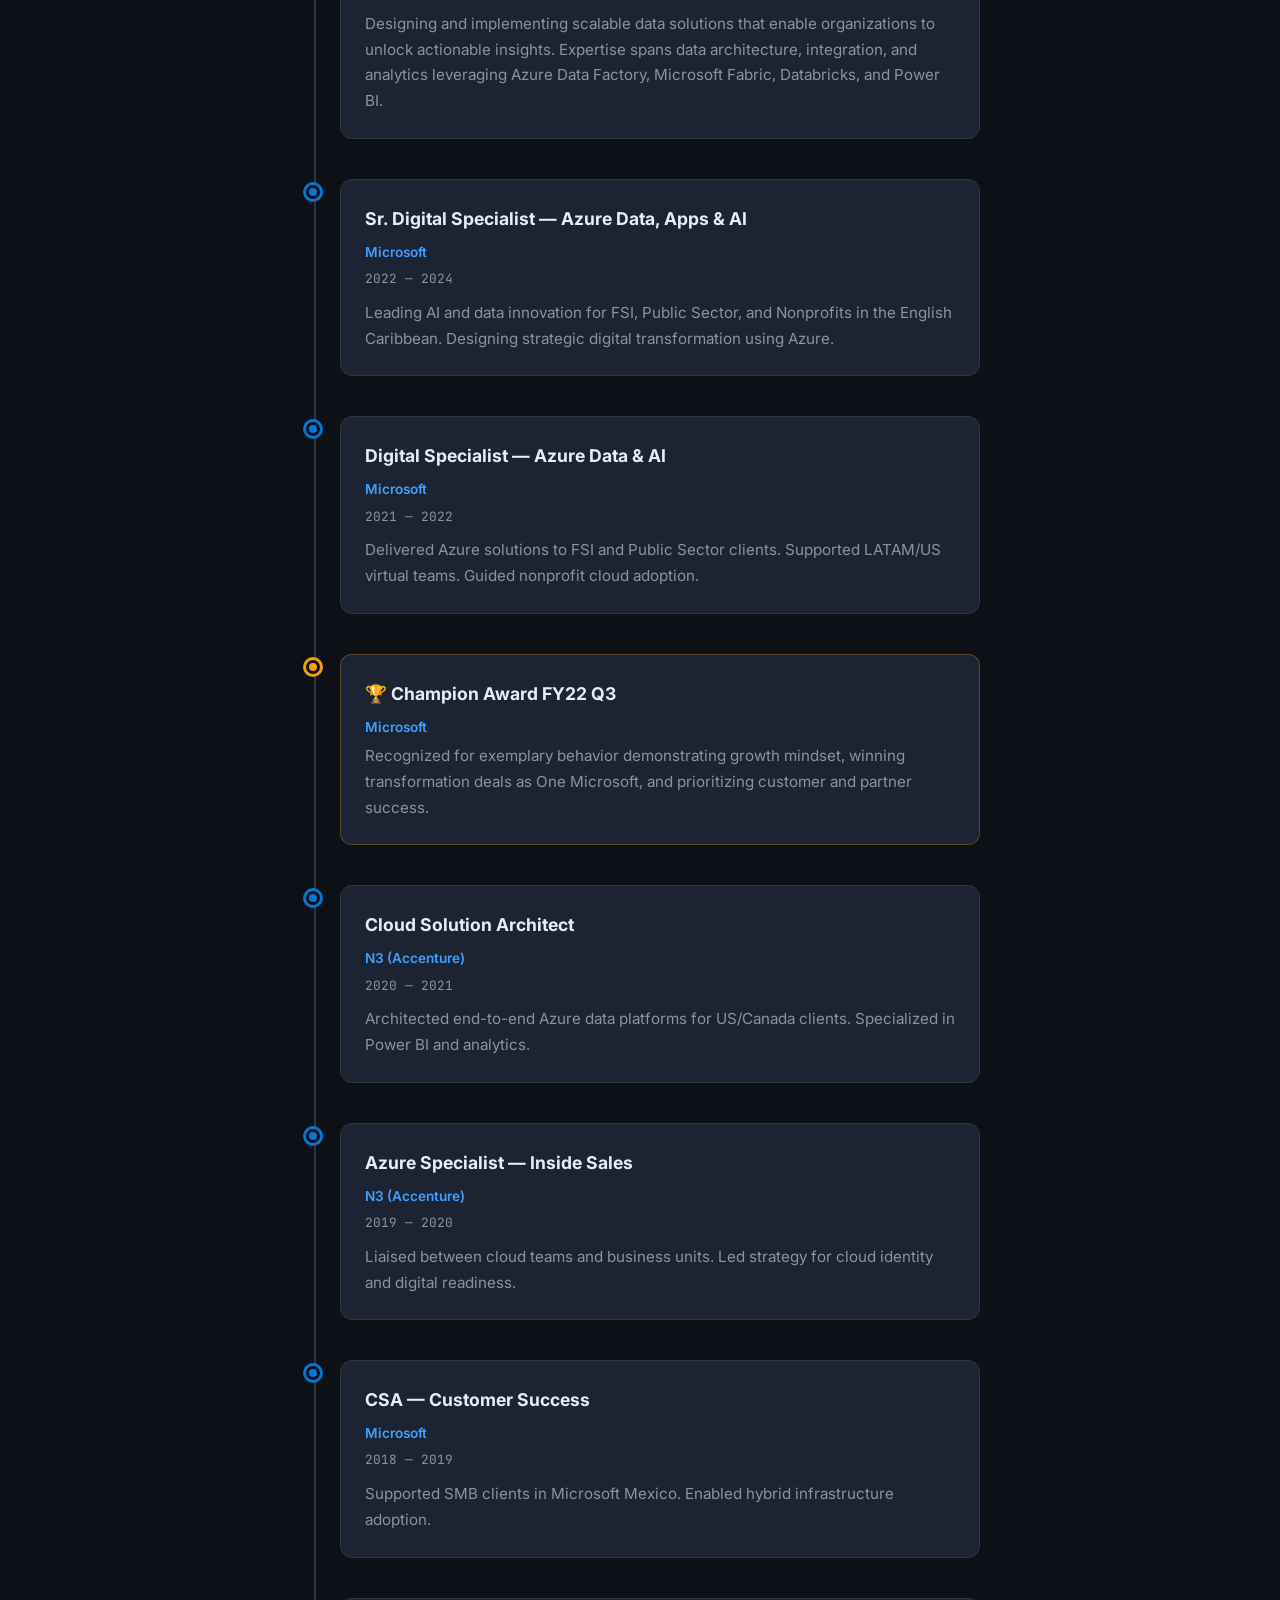
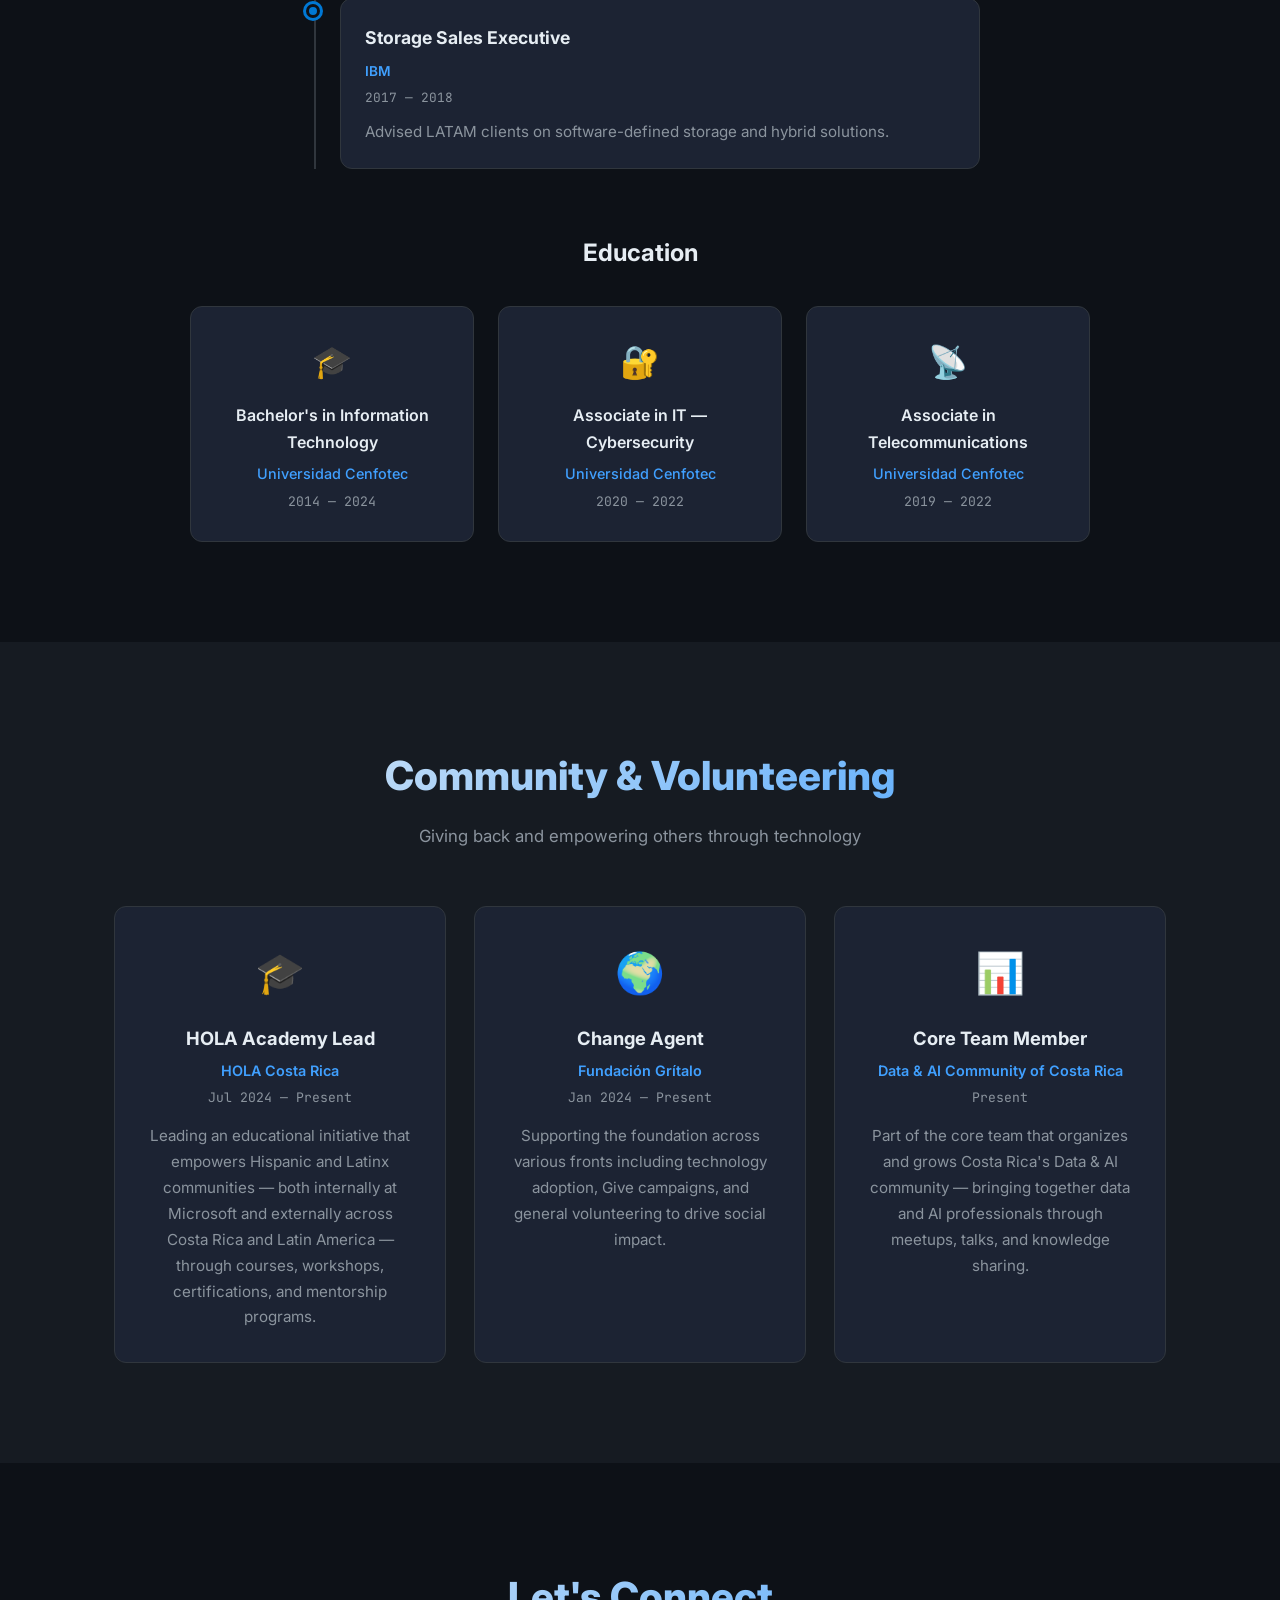
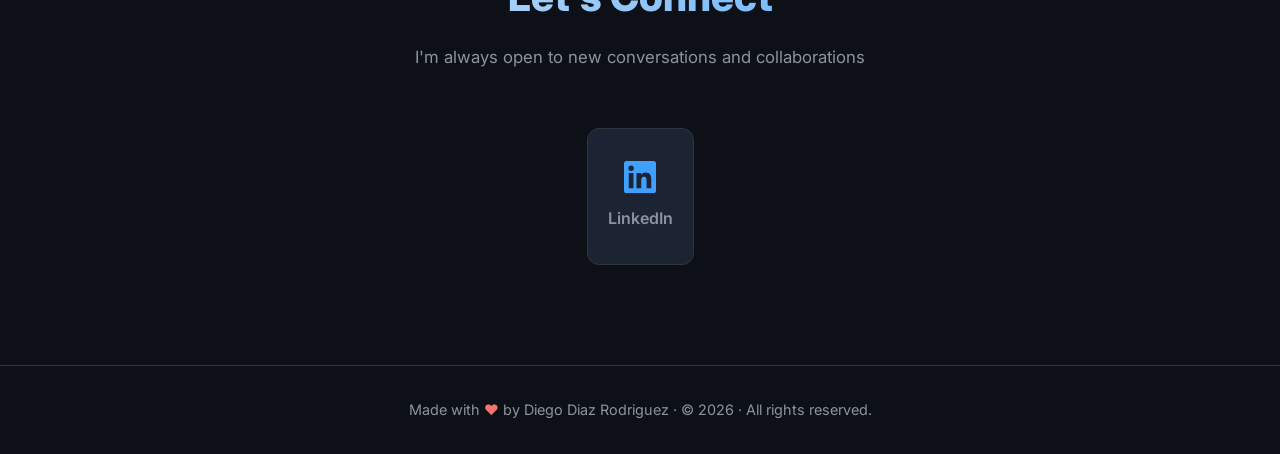
==== commit 031430f2: "Add coin-flip hero avatar (cartoon / real photo) and real photo on Speaker Bio - Hero avatar flips l" ====
--- a/index.html
+++ b/index.html
@@ -51,7 +51,14 @@
     <canvas id="hero-canvas"></canvas>
     <div class="hero-content">
       <div class="hero-avatar">
-        <img src="assets/images/Avatar.jpeg" alt="Diego Diaz Rodriguez" width="160" height="160" />
+        <button type="button" class="coin" id="hero-coin" aria-pressed="false" aria-label="Flip photo: cartoon / real" data-i18n-aria="hero.coin_label">
+          <span class="coin-face coin-front">
+            <img src="assets/images/Avatar.jpeg" alt="Diego Diaz Rodriguez — cartoon" width="160" height="160" />
+          </span>
+          <span class="coin-face coin-back">
+            <img src="assets/images/Photo.jpg" alt="Diego Diaz Rodriguez" width="160" height="160" loading="lazy" />
+          </span>
+        </button>
       </div>
       <p class="hero-greeting" data-i18n="hero.greeting">Hello, I'm</p>
       <h1 class="hero-name">
--- a/css/style.css
+++ b/css/style.css
@@ -147,11 +147,34 @@
 .hero-avatar {
   margin: 0 auto 28px;
   width: 160px; height: 160px; border-radius: 50%;
+  perspective: 900px;
+  animation: float 6s ease-in-out infinite;
+}
+/* ── Coin flip (cartoon ⇄ real photo) ── */
+.coin {
+  position: relative; display: block; width: 100%; height: 100%;
+  padding: 0; border: 0; background: none; cursor: pointer; border-radius: 50%;
+  transform-style: preserve-3d;
+  transition: transform 0.9s cubic-bezier(0.34, 1.3, 0.5, 1);
+}
+.coin.flipped { transform: rotateY(180deg); }
+.coin-face {
+  position: absolute; inset: 0; border-radius: 50%; overflow: hidden;
+  backface-visibility: hidden; -webkit-backface-visibility: hidden;
   border: 3px solid var(--accent);
-  box-shadow: 0 0 40px var(--accent-glow), 0 0 80px rgba(0, 120, 212, 0.1);
-  overflow: hidden; animation: float 6s ease-in-out infinite;
-}
-.hero-avatar img { width: 100%; height: 100%; object-fit: cover; }
+  box-shadow: 0 0 40px var(--accent-glow), 0 0 80px rgba(0, 120, 212, 0.1),
+              inset 0 0 0 3px rgba(255, 255, 255, 0.08);
+}
+.coin-face::after { /* metallic shine sweeping across the coin */
+  content: ""; position: absolute; inset: 0; border-radius: 50%; pointer-events: none;
+  background: linear-gradient(115deg, transparent 35%, rgba(255,255,255,0.28) 50%, transparent 65%);
+  background-size: 250% 100%; background-position: 120% 0;
+  transition: background-position 0.9s ease;
+}
+.coin.flipped .coin-face::after, .coin:hover .coin-face::after { background-position: -20% 0; }
+.coin-back { transform: rotateY(180deg); border-color: var(--teal); }
+.coin-face img { width: 100%; height: 100%; object-fit: cover; }
+.coin:focus-visible { outline: 2px solid var(--accent-light); outline-offset: 6px; }
 @keyframes float {
   0%, 100% { transform: translateY(0); }
   50% { transform: translateY(-10px); }
@@ -505,6 +528,10 @@
   *, *::before, *::after { animation-duration: 0.01ms !important; animation-iteration-count: 1 !important; transition-duration: 0.01ms !important; }
   html { scroll-behavior: auto; }
   .reveal { opacity: 1; transform: none; }
+  /* No spin: simple cross-fade between the two photos */
+  .coin, .coin.flipped { transform: none; }
+  .coin-back { transform: none; opacity: 0; transition: opacity 0.3s !important; transition-duration: 0.3s !important; }
+  .coin.flipped .coin-back { opacity: 1; }
 }
 
 /* ═══════════════ SPEAKER BIO PAGE ═══════════════ */
@@ -513,7 +540,7 @@
 .bio-section .section-heading, .bio-section .section-subtitle { text-align: center; }
 .btn-sm { padding: 8px 18px; font-size: 0.85rem; }
 
-.bio-slide-toolbar { display: flex; justify-content: flex-end; margin-bottom: 14px; }
+.bio-slide-toolbar { display: flex; justify-content: flex-end; flex-wrap: wrap; gap: 10px; margin-bottom: 14px; }
 
 /* 16:9 slide — sizes scale with the slide's own width (container query units) */
 .bio-slide {
